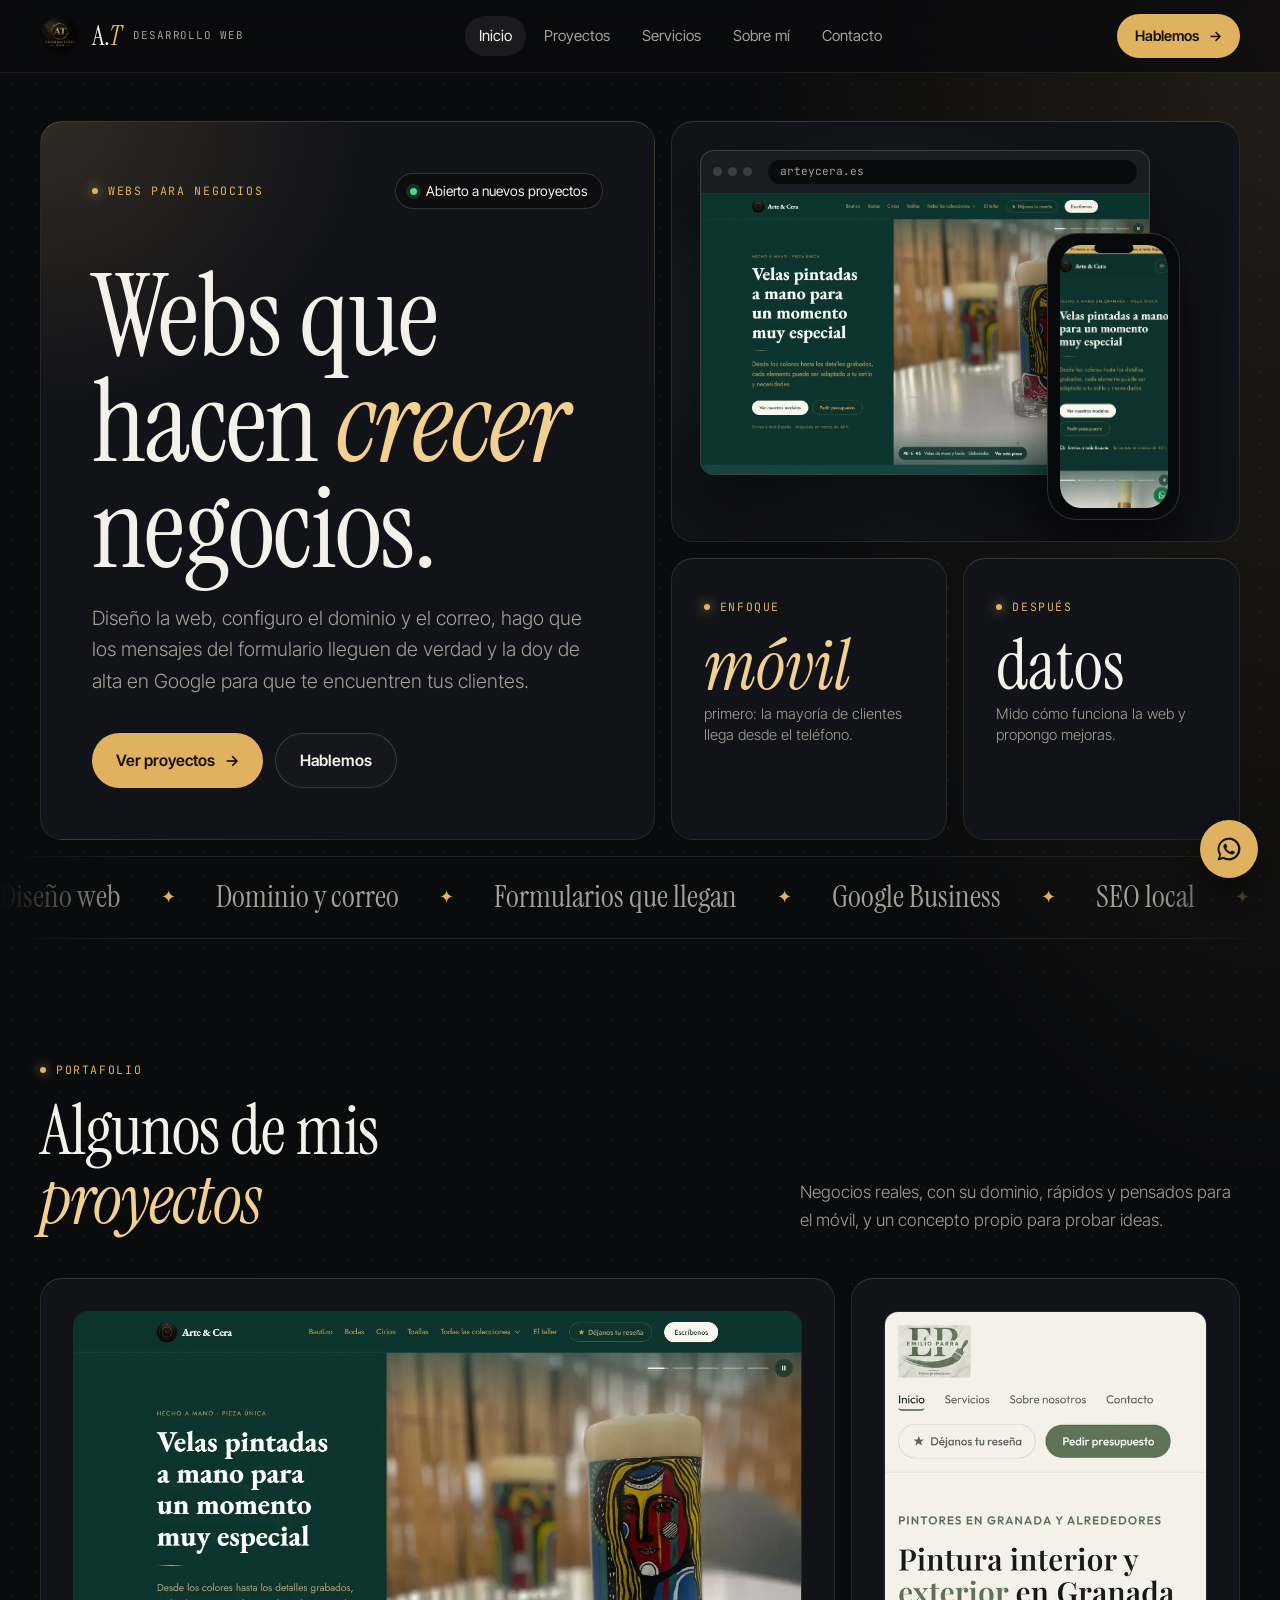
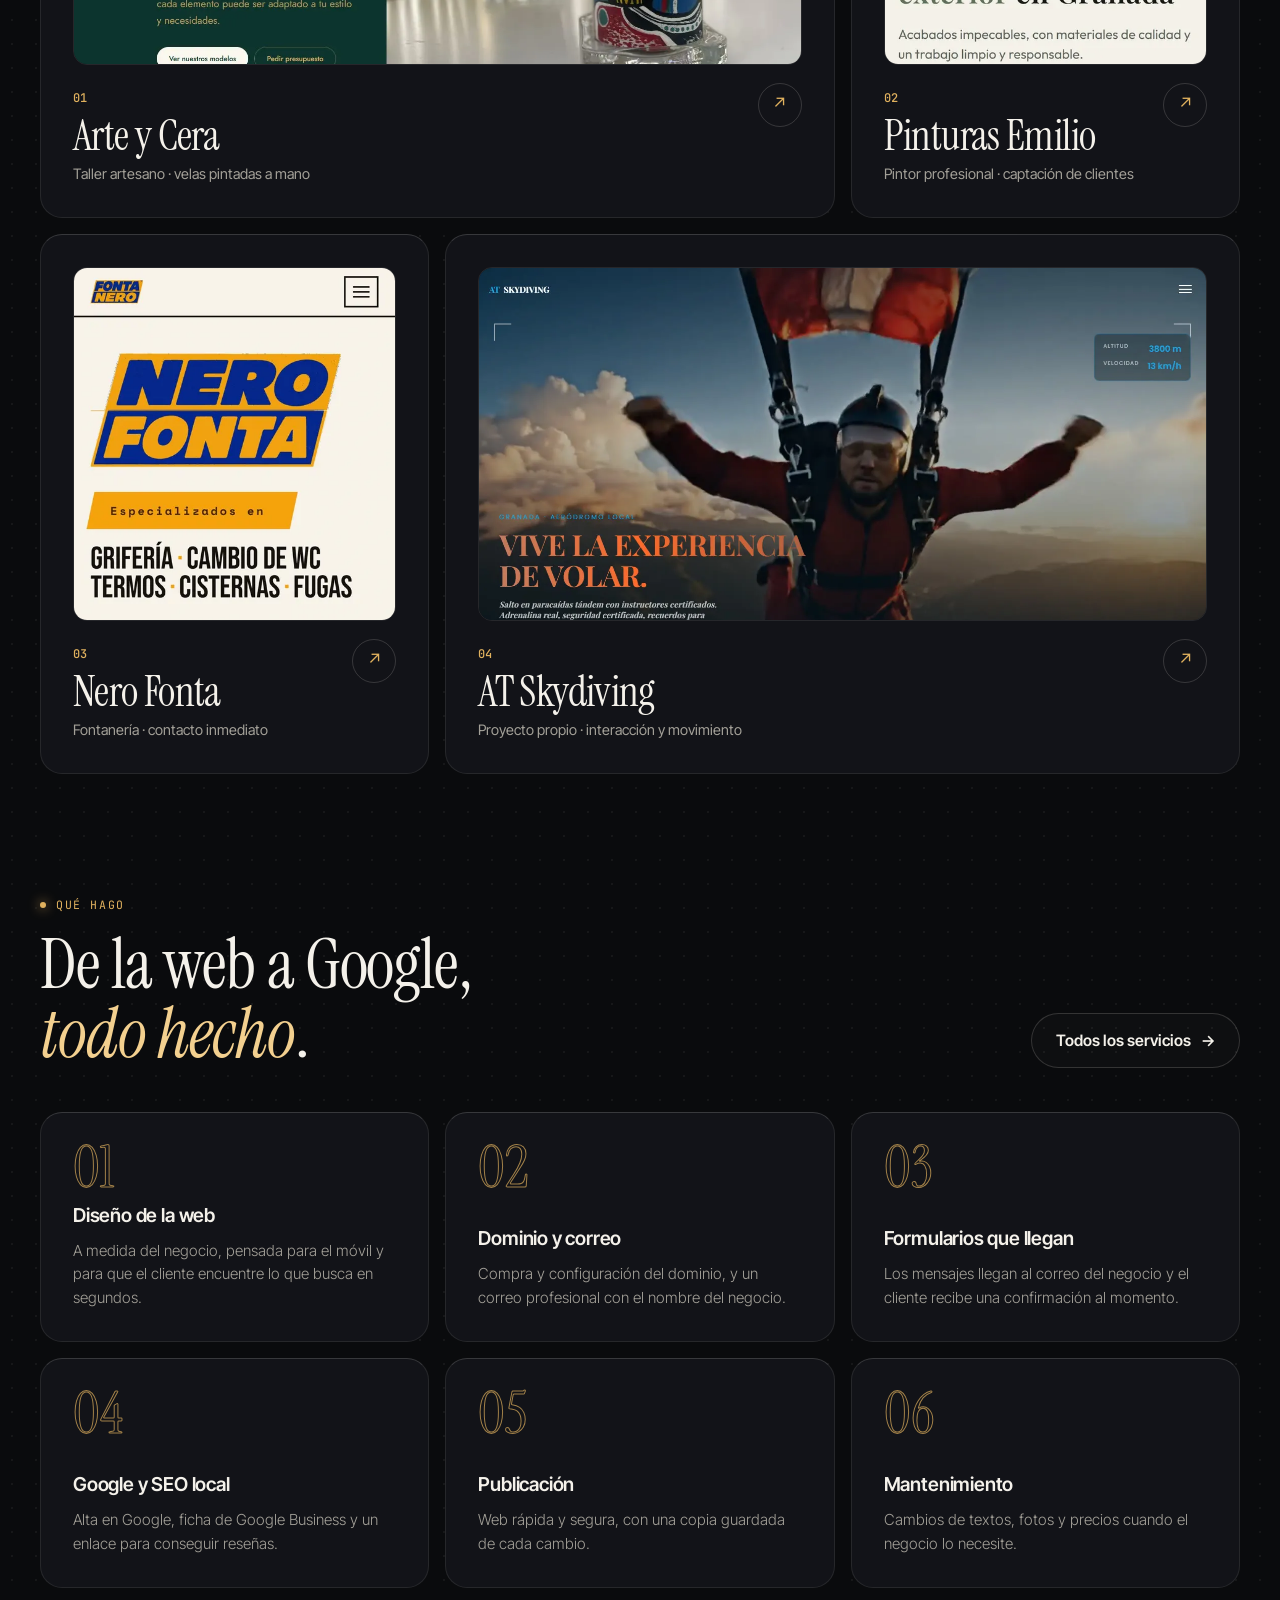
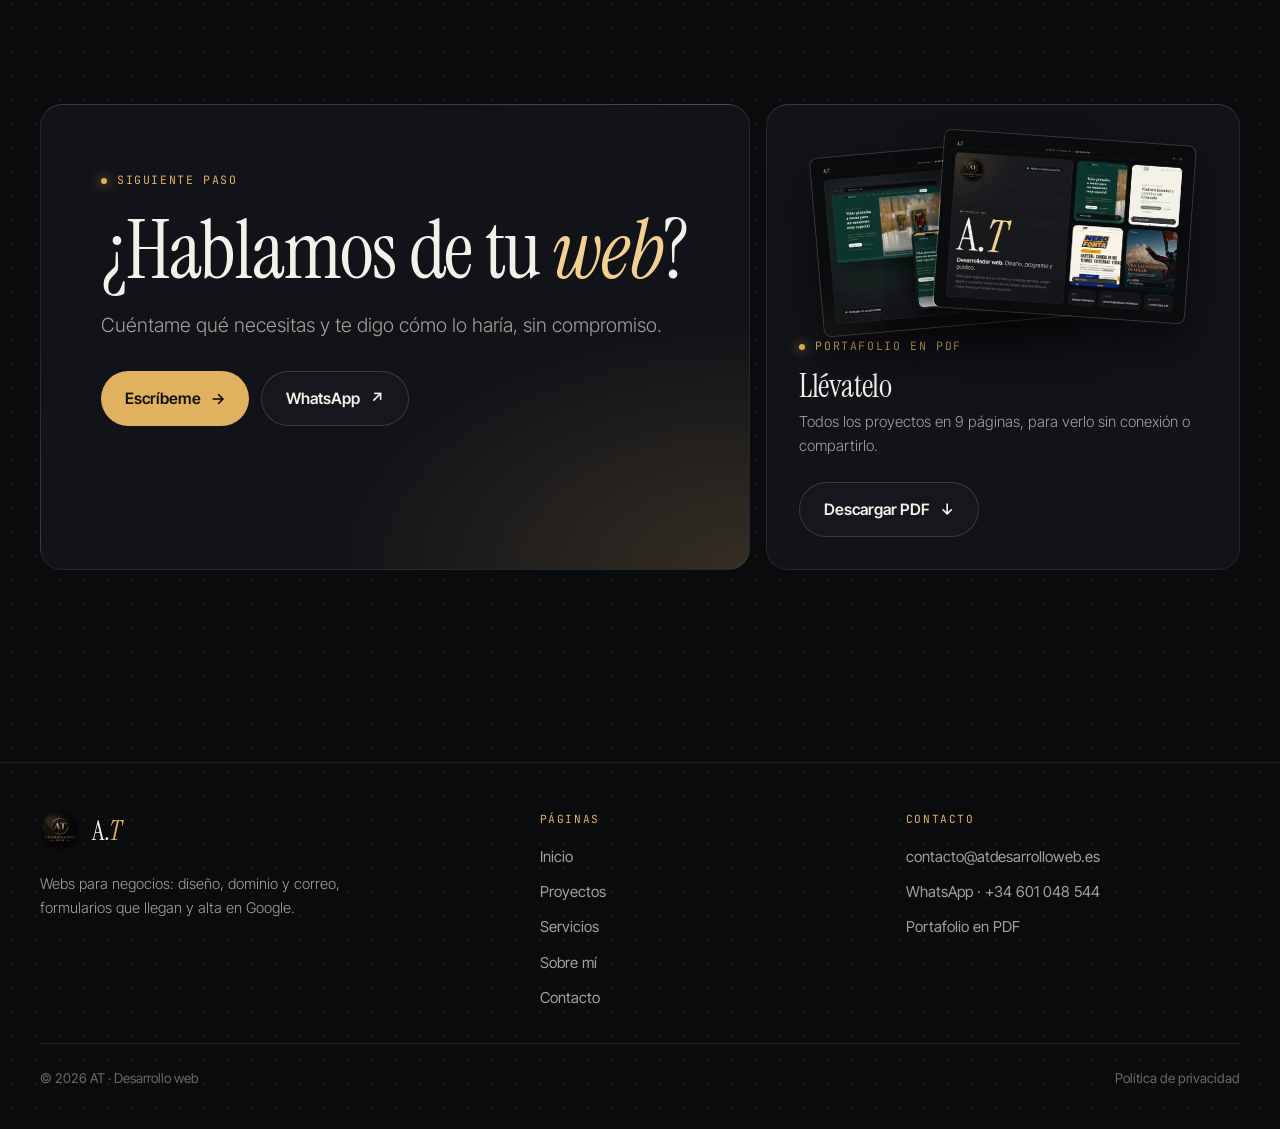
==== index.html @ 5296a949 "feat: textos sin cifras ni IA, sitemap, robots, datos para Google y nueva imagen al compartir Co-Aut" ====
<!doctype html>
<html lang="es" class="sin-js">
<head>
<meta charset="utf-8">
<meta name="viewport" content="width=device-width, initial-scale=1">
<title>AT · Desarrollo web – Webs para negocios</title>
<meta name="description" content="Webs para negocios: diseño a medida, dominio y correo profesional, formularios que llegan y alta en Google.">
<link rel="canonical" href="https://www.atdesarrolloweb.es/">
<meta name="theme-color" content="#0a0b0d">
<meta property="og:type" content="website">
<meta property="og:site_name" content="AT · Desarrollo web">
<meta property="og:locale" content="es_ES">
<meta property="og:title" content="AT · Desarrollo web – Webs para negocios">
<meta property="og:description" content="Webs para negocios: diseño a medida, dominio y correo profesional, formularios que llegan y alta en Google.">
<meta property="og:url" content="https://www.atdesarrolloweb.es/">
<meta property="og:image" content="https://www.atdesarrolloweb.es/img/og-at.jpg">
<meta property="og:image:type" content="image/jpeg">
<meta property="og:image:alt" content="AT · Desarrollo web: webs que hacen crecer negocios">
<meta property="og:image:width" content="1200">
<meta property="og:image:height" content="630">
<meta name="twitter:card" content="summary_large_image">
<link rel="icon" href="/img/icono-32.png" sizes="32x32">
<link rel="icon" href="/img/icono-192.png" sizes="192x192">
<link rel="apple-touch-icon" href="/img/icono-192.png">
<link rel="preconnect" href="https://fonts.googleapis.com">
<link rel="preconnect" href="https://fonts.gstatic.com" crossorigin>
<link href="https://fonts.googleapis.com/css2?family=Instrument+Serif:ital@0;1&family=Inter+Tight:wght@300;400;500;600;700&family=JetBrains+Mono:wght@400;500&display=swap" rel="stylesheet">
<link rel="stylesheet" href="/assets/estilos.css">
<script src="/assets/sitio.js" defer></script>
<script type="application/ld+json">{"@context":"https://schema.org","@graph":[{"@type":"ProfessionalService","@id":"https://www.atdesarrolloweb.es/#negocio","name":"AT · Desarrollo web","url":"https://www.atdesarrolloweb.es/","logo":"https://www.atdesarrolloweb.es/img/icono-192.png","image":"https://www.atdesarrolloweb.es/img/og-at.jpg","description":"Webs para negocios: diseño a medida, dominio y correo profesional, formularios que llegan y alta en Google.","email":"contacto@atdesarrolloweb.es","telephone":"+34601048544","areaServed":{"@type":"Country","name":"España"},"knowsLanguage":"es","serviceType":["Diseño web","Desarrollo web","SEO local","Dominio y correo profesional","Mantenimiento web"]},{"@type":"WebSite","@id":"https://www.atdesarrolloweb.es/#web","url":"https://www.atdesarrolloweb.es/","name":"AT · Desarrollo web","inLanguage":"es-ES","publisher":{"@id":"https://www.atdesarrolloweb.es/#negocio"}}]}</script></head>
<body>
<a class="saltar" href="#contenido">Saltar al contenido</a>
<header class="cabecera">
  <div class="contenedor">
    <a class="marca" href="/" aria-label="AT · Desarrollo web, inicio">
      <img src="/img/logo-at.webp" alt="" width="40" height="40">
      <b>A.<em>T</em></b><span>Desarrollo web</span>
    </a>
    <nav class="navegacion" aria-label="Principal">
      <ul class="menu">
        <li><a href="/" aria-current="page">Inicio</a></li>
        <li><a href="/proyectos/">Proyectos</a></li>
        <li><a href="/servicios/">Servicios</a></li>
        <li><a href="/sobre-mi/">Sobre mí</a></li>
        <li><a href="/contacto/">Contacto</a></li>
      </ul>
    </nav>
    <a class="boton boton-oro boton-cab" href="/contacto/">Hablemos <span class="fl" aria-hidden="true">→</span></a>
    <button class="abrir-menu" type="button" aria-expanded="false" aria-label="Abrir el menú"><span></span></button>
  </div>
</header>
<main id="contenido">
<section class="hero">
  <div class="contenedor">
    <div class="bento">
      <div class="card hero-texto">
        <div class="arriba">
          <span class="eti">Webs para negocios</span>
          <span class="pill"><i></i>Abierto a nuevos proyectos</span>
        </div>
        <div>
          <h1>Webs que hacen <em>crecer</em> negocios.</h1>
          <p class="lead">Diseño la web, configuro el dominio y el correo, hago que los mensajes del formulario lleguen de verdad y la doy de alta en Google para que te encuentren tus clientes.</p>
        </div>
        <div class="botones">
          <a class="boton boton-oro" href="/proyectos/">Ver proyectos <span class="fl" aria-hidden="true">→</span></a>
          <a class="boton boton-borde" href="/contacto/">Hablemos</a>
        </div>
      </div>
      <a class="card hero-vista" href="/proyectos/#arte-y-cera" aria-label="Ver el proyecto Arte y Cera">
        <div class="escena">
          <div class="navegador"><div class="barra"><i></i><i></i><i></i><span>arteycera.es</span></div><img src="/img/arteycera-escritorio.webp" alt="Arte y Cera en el ordenador" width="1440" height="900" loading="lazy"></div>
          <div class="movil"><img src="/img/arteycera-movil.webp" alt="Arte y Cera en el móvil" width="520" height="1125" loading="lazy"></div>
        </div>
      </a>
      <div class="hero-datos">
        <div class="card dato"><span class="eti">Enfoque</span><div class="grande"><em>móvil</em></div><p>primero: la mayoría de clientes llega desde el teléfono.</p></div>
        <div class="card dato"><span class="eti">Después</span><div class="grande">datos</div><p>Mido cómo funciona la web y propongo mejoras.</p></div>
      </div>
    </div>
  </div>
  <div class="cinta" aria-hidden="true"><div class="cinta-pista"><span>Diseño web</span><span>Dominio y correo</span><span>Formularios que llegan</span><span>Google Business</span><span>SEO local</span><span>Mantenimiento</span><span>Diseño web</span><span>Dominio y correo</span><span>Formularios que llegan</span><span>Google Business</span><span>SEO local</span><span>Mantenimiento</span></div></div>
</section>

<section class="seccion">
  <div class="contenedor">
    <div class="seccion-cab">
      <div><span class="eti">Portafolio</span><h2>Algunos de mis <em>proyectos</em></h2></div>
      <p>Negocios reales, con su dominio, rápidos y pensados para el móvil, y un concepto propio para probar ideas.</p>
    </div>
    <div class="bento proyectos-rejilla">
      <a class="card proyecto rev ancho" href="/proyectos/#arte-y-cera">
        <div class="foto"><img src="/img/arteycera-escritorio.webp" alt="Arte y Cera" loading="lazy"></div>
        <div class="meta">
          <div><span class="num"><b>01</b></span><h3>Arte y Cera</h3><div class="tipo">Taller artesano · velas pintadas a mano</div></div>
          <span class="flecha" aria-hidden="true">↗</span>
        </div>
      </a>
      <a class="card proyecto rev estrecho" href="/proyectos/#pinturas-emilio">
        <div class="foto"><img src="/img/pinturas-movil.webp" alt="Pinturas Emilio" loading="lazy"></div>
        <div class="meta">
          <div><span class="num"><b>02</b></span><h3>Pinturas Emilio</h3><div class="tipo">Pintor profesional · captación de clientes</div></div>
          <span class="flecha" aria-hidden="true">↗</span>
        </div>
      </a>
      <a class="card proyecto rev estrecho" href="/proyectos/#nero-fonta">
        <div class="foto"><img src="/img/nerofonta-movil.webp" alt="Nero Fonta" loading="lazy"></div>
        <div class="meta">
          <div><span class="num"><b>03</b></span><h3>Nero Fonta</h3><div class="tipo">Fontanería · contacto inmediato</div></div>
          <span class="flecha" aria-hidden="true">↗</span>
        </div>
      </a>
      <a class="card proyecto rev ancho" href="/proyectos/#at-skydiving">
        <div class="foto"><img src="/img/skydiving-escritorio.webp" alt="AT Skydiving" loading="lazy"></div>
        <div class="meta">
          <div><span class="num"><b>04</b></span><h3>AT Skydiving</h3><div class="tipo">Proyecto propio · interacción y movimiento</div></div>
          <span class="flecha" aria-hidden="true">↗</span>
        </div>
      </a>
    </div>
  </div>
</section>

<section class="seccion" style="padding-top:0">
  <div class="contenedor">
    <div class="seccion-cab">
      <div><span class="eti">Qué hago</span><h2>De la web a Google, <em>todo hecho</em>.</h2></div>
      <a class="boton boton-borde" href="/servicios/">Todos los servicios <span class="fl" aria-hidden="true">→</span></a>
    </div>
    <div class="bento servicios-rejilla">
      <div class="card servicio rev"><span class="n">01</span><h3>Diseño de la web</h3><p>A medida del negocio, pensada para el móvil y para que el cliente encuentre lo que busca en segundos.</p></div>
      <div class="card servicio rev"><span class="n">02</span><h3>Dominio y correo</h3><p>Compra y configuración del dominio, y un correo profesional con el nombre del negocio.</p></div>
      <div class="card servicio rev"><span class="n">03</span><h3>Formularios que llegan</h3><p>Los mensajes llegan al correo del negocio y el cliente recibe una confirmación al momento.</p></div>
      <div class="card servicio rev"><span class="n">04</span><h3>Google y SEO local</h3><p>Alta en Google, ficha de Google Business y un enlace para conseguir reseñas.</p></div>
      <div class="card servicio rev"><span class="n">05</span><h3>Publicación</h3><p>Web rápida y segura, con una copia guardada de cada cambio.</p></div>
      <div class="card servicio rev"><span class="n">06</span><h3>Mantenimiento</h3><p>Cambios de textos, fotos y precios cuando el negocio lo necesite.</p></div>
    </div>
  </div>
</section>

<section class="seccion" style="padding-top:0">
  <div class="contenedor">
    <div class="bento cierre">
      <div class="card grande-card rev">
        <span class="eti">Siguiente paso</span>
        <h2>¿Hablamos de tu <em>web</em>?</h2>
        <p class="lead">Cuéntame qué necesitas y te digo cómo lo haría, sin compromiso.</p>
        <div class="botones">
          <a class="boton boton-oro" href="/contacto/">Escríbeme <span class="fl" aria-hidden="true">→</span></a>
          <a class="boton boton-borde" data-wa href="https://wa.me/34601048544" target="_blank" rel="noopener">WhatsApp <span class="fl" aria-hidden="true">↗</span></a>
        </div>
      </div>
      <a class="card descarga rev" href="/portafolio-at.pdf" download>
        <div class="doc" aria-hidden="true">
          <img src="/img/pdf-proyecto.webp" alt="" width="720" height="509">
          <img src="/img/pdf-portada.webp" alt="" width="720" height="509">
        </div>
        <div>
          <span class="eti">Portafolio en PDF</span>
          <h3 style="margin-top:12px">Llévatelo</h3>
          <p>Todos los proyectos en 9 páginas, para verlo sin conexión o compartirlo.</p>
        </div>
        <span class="boton boton-borde" style="align-self:flex-start">Descargar PDF <span class="fl" aria-hidden="true">↓</span></span>
      </a>
    </div>
  </div>
</section>
</main>
<footer class="pie">
  <div class="contenedor">
    <div>
      <a class="marca" href="/"><img src="/img/logo-at.webp" alt="" width="40" height="40"><b>A.<em>T</em></b></a>
      <p>Webs para negocios: diseño, dominio y correo, formularios que llegan y alta en Google.</p>
    </div>
    <div>
      <h4>Páginas</h4>
      <ul>
        <li><a href="/">Inicio</a></li>
        <li><a href="/proyectos/">Proyectos</a></li>
        <li><a href="/servicios/">Servicios</a></li>
        <li><a href="/sobre-mi/">Sobre mí</a></li>
        <li><a href="/contacto/">Contacto</a></li>
      </ul>
    </div>
    <div>
      <h4>Contacto</h4>
      <ul>
        <li><a href="mailto:contacto@atdesarrolloweb.es">contacto@atdesarrolloweb.es</a></li>
        <li><a data-wa href="https://wa.me/34601048544" target="_blank" rel="noopener">WhatsApp · +34 601 048 544</a></li>
        <li><a href="/portafolio-at.pdf" download>Portafolio en PDF</a></li>
      </ul>
    </div>
    <div class="legal-pie">
      <span>© 2026 AT · Desarrollo web</span>
      <a href="/politica-de-privacidad/">Política de privacidad</a>
    </div>
  </div>
</footer>
</body>
</html>
---- assets/estilos.css ----
/* AT · Desarrollo web — estilos de toda la web.
   Mismo sistema que el portafolio en PDF: fondo tinta, dorado, tarjetas tipo bento. */

:root {
  --ink: #0a0b0d;
  --card: #121318;
  --card2: #17191f;
  --line: rgba(244, 241, 234, .09);
  --line2: rgba(244, 241, 234, .16);
  --txt: #f4f1ea;
  --mute: #a3a098;
  --dim: #6c6963;
  --gold: #e0b15e;
  --gold2: #f3d08f;
  --ok: #4ade80;
  --serif: 'Instrument Serif', Georgia, serif;
  --sans: 'Inter Tight', system-ui, -apple-system, 'Segoe UI', Arial, sans-serif;
  --mono: 'JetBrains Mono', ui-monospace, Consolas, monospace;
  --r: 22px;
  --ancho: 1200px;
  --gutter: clamp(16px, 4vw, 40px);
}

*, *::before, *::after { box-sizing: border-box; margin: 0; padding: 0; }
html { scroll-behavior: smooth; -webkit-text-size-adjust: 100%; }
body {
  background:
    radial-gradient(ellipse 60% 40% at 100% 0%, rgba(224, 177, 94, .11), transparent 70%),
    radial-gradient(circle, rgba(244, 241, 234, .055) 1px, transparent 1.2px) 0 0 / 24px 24px,
    var(--ink);
  background-attachment: scroll;
  color: var(--txt);
  font-family: var(--sans);
  font-size: 17px;
  line-height: 1.6;
  -webkit-font-smoothing: antialiased;
  overflow-x: hidden;
}
[hidden] { display: none !important; }
img { display: block; max-width: 100%; height: auto; }
a { color: inherit; text-decoration: none; }
button, input, select, textarea { font: inherit; color: inherit; }
:focus-visible { outline: 2px solid var(--gold); outline-offset: 3px; border-radius: 6px; }
::selection { background: var(--gold); color: #16120a; }

.saltar { position: absolute; left: -9999px; top: 12px; z-index: 100; background: var(--gold); color: #16120a; padding: 10px 16px; border-radius: 99px; font-weight: 600; }
.saltar:focus { left: 12px; }

.contenedor { width: 100%; max-width: calc(var(--ancho) + var(--gutter) * 2); margin: 0 auto; padding: 0 var(--gutter); }

/* ---------- Tipografía ---------- */
h1, h2, h3 { font-family: var(--serif); font-weight: 400; letter-spacing: -.015em; line-height: 1; }
h1 em, h2 em, h3 em { color: var(--gold2); }
h1 { font-size: clamp(3.2rem, 9vw, 7.4rem); line-height: .92; }
h2 { font-size: clamp(2.4rem, 5.4vw, 4.4rem); }
h3 { font-size: clamp(1.9rem, 3.4vw, 2.6rem); }
p { color: var(--mute); font-weight: 300; }
p strong, li strong { color: var(--txt); font-weight: 500; }
.lead { font-size: clamp(1.05rem, 1.6vw, 1.22rem); max-width: 60ch; }

.eti {
  display: inline-flex; align-items: center; gap: 10px;
  font-family: var(--mono); font-size: .72rem; letter-spacing: .14em; text-transform: uppercase; color: var(--gold);
}
.eti::before { content: ''; width: 6px; height: 6px; border-radius: 50%; background: var(--gold); box-shadow: 0 0 12px var(--gold); flex: none; }

.chips { display: flex; flex-wrap: wrap; gap: 8px; }
.chips span {
  font-size: .82rem; color: var(--txt); border: 1px solid var(--line2); border-radius: 99px;
  padding: 5px 13px; background: rgba(244, 241, 234, .03); white-space: nowrap;
}

.pill {
  display: inline-flex; align-items: center; gap: 9px; font-size: .86rem; color: var(--txt);
  border: 1px solid var(--line2); border-radius: 99px; padding: 6px 14px; background: rgba(10, 11, 13, .6);
}
.pill i { width: 7px; height: 7px; border-radius: 50%; background: var(--ok); box-shadow: 0 0 0 4px rgba(74, 222, 128, .16); animation: latido 2.4s ease-in-out infinite; }
@keyframes latido { 50% { box-shadow: 0 0 0 7px rgba(74, 222, 128, 0); } }

/* ---------- Botones ---------- */
.botones { display: flex; flex-wrap: wrap; gap: 12px; }
.boton {
  display: inline-flex; align-items: center; justify-content: center; gap: 10px;
  border-radius: 99px; padding: 14px 24px; font-weight: 600; font-size: .98rem;
  transition: transform .25s, background .25s, border-color .25s, color .25s;
}
.boton:hover { transform: translateY(-2px); }
.boton-oro { background: var(--gold); color: #16120a; }
.boton-oro:hover { background: var(--gold2); }
.boton-borde { border: 1px solid var(--line2); color: var(--txt); background: rgba(244, 241, 234, .02); }
.boton-borde:hover { border-color: var(--gold); color: var(--gold2); }
.boton .fl { transition: transform .25s; }
.boton:hover .fl { transform: translateX(3px); }
.boton small { font-weight: 400; opacity: .7; font-size: .85em; }

/* ---------- Cabecera ---------- */
.cabecera {
  position: sticky; top: 0; z-index: 50;
  background: rgba(10, 11, 13, .72); backdrop-filter: blur(14px); -webkit-backdrop-filter: blur(14px);
  border-bottom: 1px solid var(--line);
}
.cabecera .contenedor { display: flex; align-items: center; justify-content: space-between; gap: 20px; height: 72px; }
.marca { display: inline-flex; align-items: center; gap: 12px; }
.marca img { width: 40px; height: 40px; border-radius: 50%; }
.marca b { font-family: var(--serif); font-weight: 400; font-size: 1.7rem; letter-spacing: -.01em; line-height: 1; }
.marca b em { color: var(--gold); }
.marca span { font-family: var(--mono); font-size: .68rem; color: var(--mute); letter-spacing: .08em; text-transform: uppercase; }
.menu { display: flex; align-items: center; gap: 4px; list-style: none; }
.menu a { display: block; padding: 8px 14px; border-radius: 99px; font-size: .94rem; color: var(--mute); transition: color .2s, background .2s; }
.menu a:hover { color: var(--txt); background: rgba(244, 241, 234, .05); }
.menu a[aria-current='page'] { color: var(--txt); background: rgba(244, 241, 234, .07); }
.cabecera .boton { padding: 10px 18px; font-size: .9rem; }
.abrir-menu { display: none; width: 44px; height: 44px; border-radius: 50%; border: 1px solid var(--line2); background: none; cursor: pointer; align-items: center; justify-content: center; }
.abrir-menu span, .abrir-menu span::before, .abrir-menu span::after { display: block; width: 18px; height: 1.5px; background: var(--txt); position: relative; transition: transform .25s, background .25s; }
.abrir-menu span::before, .abrir-menu span::after { content: ''; position: absolute; left: 0; }
.abrir-menu span::before { top: -6px; }
.abrir-menu span::after { top: 6px; }
.abrir-menu[aria-expanded='true'] span { background: transparent; }
.abrir-menu[aria-expanded='true'] span::before { transform: translateY(6px) rotate(45deg); }
.abrir-menu[aria-expanded='true'] span::after { transform: translateY(-6px) rotate(-45deg); }

@media (max-width: 860px) {
  .abrir-menu { display: inline-flex; }
  .cabecera .boton-cab { display: none; }
  .navegacion { position: fixed; inset: 72px 0 auto 0; background: rgba(10, 11, 13, .97); border-bottom: 1px solid var(--line); padding: 12px var(--gutter) 24px; display: none; }
  .navegacion.abierta { display: block; }
  .menu { flex-direction: column; align-items: stretch; gap: 2px; }
  .menu a { padding: 14px 16px; font-size: 1.1rem; border-radius: 14px; }
  .marca span { display: none; }
}

/* ---------- Secciones y tarjetas ---------- */
.seccion { padding: clamp(64px, 9vw, 120px) 0; }
.seccion-cab { display: flex; flex-wrap: wrap; align-items: flex-end; justify-content: space-between; gap: 20px; margin-bottom: clamp(28px, 4vw, 44px); }
.seccion-cab h2 { margin-top: 14px; max-width: 16ch; }
.seccion-cab p { max-width: 44ch; }

.card {
  position: relative; background: var(--card); border: 1px solid var(--line); border-top-color: rgba(244, 241, 234, .17);
  border-radius: var(--r); padding: clamp(22px, 3vw, 32px); overflow: hidden;
}
a.card { transition: border-color .3s, transform .3s; }
a.card:hover { border-color: rgba(224, 177, 94, .45); transform: translateY(-3px); }
.bento { display: grid; gap: 16px; }

/* Revelado al hacer scroll */
.rev { opacity: 0; transform: translateY(18px); transition: opacity .7s ease, transform .7s ease; }
.rev.visto { opacity: 1; transform: none; }
.sin-js .rev { opacity: 1; transform: none; }

/* ---------- Maquetas: navegador y móvil ---------- */
.escena { position: relative; }
.navegador { border-radius: 14px; overflow: hidden; border: 1px solid var(--line2); background: #1a1c22; box-shadow: 0 30px 60px rgba(0, 0, 0, .55); }
.barra { display: flex; align-items: center; gap: 6px; padding: 9px 12px; border-bottom: 1px solid var(--line); }
.barra i { width: 9px; height: 9px; border-radius: 50%; background: #3a3d45; }
.barra span { margin-left: 10px; flex: 1; font-family: var(--mono); font-size: .7rem; color: var(--mute); background: var(--ink); border-radius: 99px; padding: 3px 12px; white-space: nowrap; overflow: hidden; text-overflow: ellipsis; }
.navegador img { width: 100%; aspect-ratio: 16 / 10; object-fit: cover; object-position: top; }
.movil {
  position: absolute; right: 4%; bottom: -6%; width: 27%; aspect-ratio: 390 / 844;
  border-radius: 22% / 10.2%; background: #08090b; padding: 2.2%; border: 1px solid var(--line2);
  box-shadow: 0 30px 60px rgba(0, 0, 0, .65);
}
.movil img { width: 100%; height: 100%; object-fit: cover; object-position: top; border-radius: 19% / 8.8%; }
.movil::after { content: ''; position: absolute; top: 3.4%; left: 50%; transform: translateX(-50%); width: 30%; height: 3.2%; border-radius: 99px; background: #08090b; }

/* ---------- Portada ---------- */
.hero { padding: clamp(28px, 4vw, 48px) 0 0; }
.hero .bento { grid-template-columns: 1.08fr 1fr; grid-template-rows: auto auto; }
.hero-texto {
  grid-row: span 2; display: flex; flex-direction: column; justify-content: space-between; gap: 36px;
  padding: clamp(28px, 4vw, 52px);
  background: radial-gradient(ellipse 80% 60% at 0% 0%, rgba(224, 177, 94, .15), transparent 65%), var(--card);
}
.hero-texto .arriba { display: flex; justify-content: space-between; align-items: center; gap: 16px; flex-wrap: wrap; }
.hero-texto h1 { margin: 18px 0 22px; }
.hero-texto h1 em { font-style: italic; }
.hero-vista { padding: 28px 28px 0; min-height: 360px; background: radial-gradient(ellipse 70% 70% at 40% 50%, rgba(46, 110, 82, .4), transparent 72%), var(--card); }
.hero-vista .navegador { width: 88%; }
.hero-vista .movil { right: 6%; bottom: -14%; width: 26%; }
.hero-datos { display: grid; grid-template-columns: 1fr 1fr; gap: 16px; }
.dato .grande { font-family: var(--serif); font-size: clamp(3rem, 6vw, 4.4rem); line-height: .85; margin: 18px 0 8px; }
.dato .grande em { color: var(--gold2); }
.dato p { font-size: .92rem; line-height: 1.45; }

/* Cinta de servicios */
.cinta { margin-top: 16px; border-block: 1px solid var(--line); overflow: hidden; padding: 16px 0; mask-image: linear-gradient(90deg, transparent, #000 10%, #000 90%, transparent); }
.cinta-pista { display: flex; gap: 40px; width: max-content; animation: cinta 38s linear infinite; }
.cinta span { font-family: var(--serif); font-size: clamp(1.4rem, 2.4vw, 2rem); color: var(--mute); white-space: nowrap; display: inline-flex; align-items: center; gap: 40px; }
.cinta span::after { content: '✦'; color: var(--gold); font-size: .6em; }
@keyframes cinta { to { transform: translateX(-50%); } }

/* ---------- Proyectos (rejilla de la portada) ---------- */
.proyectos-rejilla { grid-template-columns: repeat(6, 1fr); grid-auto-rows: 540px; }
.proyecto { display: flex; flex-direction: column; gap: 18px; grid-column: span 3; }
.proyecto.ancho { grid-column: span 4; }
.proyecto.estrecho { grid-column: span 2; }
.proyecto .foto { border-radius: 14px; overflow: hidden; border: 1px solid var(--line); flex: 1; min-height: 0; }
.proyecto .foto img { width: 100%; height: 100%; object-fit: cover; object-position: top left; transition: transform .6s ease; }
a.proyecto:hover .foto img { transform: scale(1.03); }
.proyecto .meta { display: flex; justify-content: space-between; align-items: flex-start; gap: 12px; }
.proyecto .num { font-family: var(--mono); font-size: .75rem; color: var(--mute); }
.proyecto .num b { color: var(--gold); font-weight: 500; }
.proyecto h3 { margin: 6px 0 4px; }
.proyecto .tipo { font-size: .9rem; color: var(--mute); }
.proyecto .flecha { flex: none; width: 44px; height: 44px; border-radius: 50%; border: 1px solid var(--line2); display: grid; place-items: center; color: var(--gold); transition: background .25s, color .25s; }
a.proyecto:hover .flecha { background: var(--gold); color: #16120a; }

/* ---------- Servicios ---------- */
.servicios-rejilla { grid-template-columns: repeat(3, 1fr); }
.servicio { display: flex; flex-direction: column; gap: 14px; min-height: 230px; }
.servicio .n { font-family: var(--serif); font-size: 3.6rem; line-height: .8; color: transparent; -webkit-text-stroke: 1px rgba(224, 177, 94, .7); }
.servicio h3 { font-family: var(--sans); font-weight: 600; font-size: 1.2rem; letter-spacing: -.01em; margin-top: auto; }
.servicio p { font-size: .95rem; line-height: 1.55; }
.servicio.destacado { grid-column: span 2; background: radial-gradient(ellipse 70% 80% at 100% 0%, rgba(224, 177, 94, .13), transparent 70%), var(--card); }

/* ---------- Método ---------- */
.pasos { grid-template-columns: repeat(4, 1fr); }
.paso { display: flex; flex-direction: column; gap: 14px; }
.paso .gr { font-family: var(--serif); font-size: 4.2rem; line-height: .8; color: transparent; -webkit-text-stroke: 1px rgba(224, 177, 94, .75); }
.paso h3 { font-family: var(--sans); font-weight: 600; font-size: 1.15rem; letter-spacing: -.01em; margin-top: 18px; }
.paso p { font-size: .94rem; line-height: 1.5; }
.paso .res { align-self: flex-start; margin-top: auto; font-family: var(--mono); font-size: .72rem; color: var(--gold2); border: 1px solid rgba(224, 177, 94, .35); background: rgba(224, 177, 94, .07); border-radius: 99px; padding: 5px 12px; }
.paso .res::before { content: '→  '; }

/* ---------- Llamada final y descarga ---------- */
.cierre { grid-template-columns: 1.5fr 1fr; }
.cierre .grande-card { padding: clamp(32px, 5vw, 60px); background: radial-gradient(ellipse 90% 80% at 100% 100%, rgba(224, 177, 94, .17), transparent 65%), var(--card); }
.cierre .grande-card h2 { font-size: clamp(2.8rem, 6.4vw, 5.4rem); margin: 18px 0 18px; }
.cierre .grande-card h2 em { font-style: italic; }
.cierre .grande-card .botones { margin-top: 30px; }
.descarga { display: flex; flex-direction: column; justify-content: space-between; gap: 24px; }
.descarga .doc { position: relative; height: 170px; }
.descarga .doc img { position: absolute; width: 62%; border-radius: 8px; border: 1px solid var(--line2); box-shadow: 0 20px 40px rgba(0, 0, 0, .5); }
.descarga .doc img:first-child { left: 4%; top: 10px; transform: rotate(-5deg); }
.descarga .doc img:last-child { right: 4%; top: 0; transform: rotate(4deg); }
.descarga h3 { font-size: 2rem; }
.descarga p { font-size: .94rem; margin-top: 8px; }

/* ---------- Página de proyectos ---------- */
.cab-pagina { padding: clamp(48px, 7vw, 96px) 0 clamp(28px, 4vw, 44px); }
.cab-pagina h1 { font-size: clamp(3rem, 7.4vw, 6rem); margin: 18px 0 20px; max-width: 14ch; }
.cab-pagina h1 em { font-style: italic; }
.indice { display: flex; flex-wrap: wrap; gap: 10px; margin-top: 30px; }
.indice a { font-size: .9rem; border: 1px solid var(--line2); border-radius: 99px; padding: 8px 16px; color: var(--mute); transition: color .2s, border-color .2s; }
.indice a:hover { color: var(--txt); border-color: var(--gold); }

.caso { padding: 16px 0; scroll-margin-top: 90px; }
.caso .bento { grid-template-columns: 1.3fr 1fr; }
.escaparate { padding: 34px 34px 0; min-height: 440px; display: flex; flex-direction: column; justify-content: center; background: radial-gradient(ellipse 75% 70% at 30% 40%, var(--brillo, rgba(224, 177, 94, .2)), transparent 72%), var(--card); }
.escaparate .escena { margin-bottom: 56px; }
.escaparate .navegador { width: 86%; }
.escaparate .pill { position: absolute; left: 34px; bottom: 24px; z-index: 2; }
.ficha { display: grid; gap: 16px; align-content: start; }
.ficha .num { font-family: var(--mono); font-size: .78rem; color: var(--mute); }
.ficha .num b { color: var(--gold); font-weight: 500; }
.ficha h2 { font-size: clamp(2.4rem, 4.4vw, 3.4rem); margin: 12px 0 8px; }
.ficha .tipo { color: var(--mute); font-size: .95rem; }
.ficha .boton { margin-top: 22px; }
.ficha .reto p { color: var(--txt); margin-top: 10px; font-size: 1.02rem; }
.lista { list-style: none; display: grid; gap: 10px; margin-top: 14px; }
.lista li { position: relative; padding-left: 22px; color: var(--mute); font-weight: 300; font-size: .96rem; line-height: 1.5; }
.lista li::before { content: ''; position: absolute; left: 0; top: .72em; width: 10px; height: 1px; background: var(--gold); }
.resultado { display: flex; gap: 14px; align-items: flex-start; }
.resultado svg { flex: none; color: var(--ok); margin-top: 3px; }
.resultado p { color: var(--txt); font-weight: 400; }
.caso:nth-of-type(even) .bento { grid-template-columns: 1fr 1.3fr; }
.caso:nth-of-type(even) .escaparate { order: 2; }

.extra .bento { grid-template-columns: 1fr 1.2fr; }
.muestras { display: grid; grid-template-columns: 1fr 1fr; gap: 22px; align-items: center; justify-items: center; background: radial-gradient(ellipse 70% 70% at 50% 45%, rgba(224, 177, 94, .14), transparent 70%), var(--card); }
.muestras img { border-radius: 10px; box-shadow: 0 20px 40px rgba(0, 0, 0, .5); }

/* ---------- Sobre mí ---------- */
.sobre .bento { grid-template-columns: 1.3fr 1fr 1fr; }
.sobre .intro { grid-row: span 2; display: flex; flex-direction: column; gap: 22px; }
.sobre .intro h2 { font-size: clamp(2.2rem, 4vw, 3.2rem); margin-top: 6px; }
.sobre .intro p + p { margin-top: -6px; }
.ciclo { grid-column: span 2; }
.ciclo ul { list-style: none; display: grid; grid-template-columns: repeat(3, 1fr); gap: 10px; margin-top: 18px; }
.ciclo li { border: 1px solid var(--line); border-radius: 14px; padding: 14px 16px; background: rgba(10, 11, 13, .45); }
.ciclo li b { display: block; font-weight: 500; font-size: .98rem; margin-bottom: 4px; }
.ciclo li span { display: block; font-size: .86rem; color: var(--mute); line-height: 1.4; }
.stack { grid-column: 1 / -1; display: grid; grid-template-columns: repeat(5, auto); gap: 28px; justify-content: space-between; }
.stack small { display: block; font-family: var(--mono); font-size: .7rem; letter-spacing: .14em; text-transform: uppercase; color: var(--gold); margin-bottom: 12px; }

/* ---------- Contacto ---------- */
.contacto .bento { grid-template-columns: 1fr 1.35fr; align-items: start; }
.vias { display: grid; gap: 16px; }
.via { display: flex; align-items: center; justify-content: space-between; gap: 16px; }
.via small { display: block; font-family: var(--mono); font-size: .7rem; letter-spacing: .14em; text-transform: uppercase; color: var(--mute); margin-bottom: 6px; }
.via b { font-weight: 500; font-size: 1.12rem; word-break: break-word; }
.via .fl { color: var(--gold); font-size: 1.3rem; flex: none; }

.formulario { display: grid; gap: 16px; }
.formulario h2 { font-size: clamp(2rem, 3.6vw, 2.8rem); margin: 10px 0 4px; }
.campos { display: grid; grid-template-columns: 1fr 1fr; gap: 14px; }
.campo { display: grid; gap: 7px; }
.campo.todo { grid-column: 1 / -1; }
.campo label { font-size: .86rem; color: var(--mute); }
.campo input, .campo select, .campo textarea {
  width: 100%; background: rgba(10, 11, 13, .6); border: 1px solid var(--line2); border-radius: 14px;
  padding: 13px 15px; font-size: 1rem; transition: border-color .2s, box-shadow .2s;
}
.campo select { appearance: none; background-image: linear-gradient(45deg, transparent 50%, var(--gold) 50%), linear-gradient(135deg, var(--gold) 50%, transparent 50%); background-position: calc(100% - 20px) 55%, calc(100% - 15px) 55%; background-size: 5px 5px; background-repeat: no-repeat; padding-right: 40px; }
.campo select option { background: var(--card2); }
.campo textarea { min-height: 140px; resize: vertical; }
.campo input:focus, .campo select:focus, .campo textarea:focus { outline: none; border-color: var(--gold); box-shadow: 0 0 0 4px rgba(224, 177, 94, .14); }
.trampa { position: absolute !important; left: -9999px; width: 1px; height: 1px; overflow: hidden; }
.check { display: flex; gap: 12px; align-items: flex-start; font-size: .92rem; color: var(--mute); }
.check input { width: 20px; height: 20px; margin-top: 2px; accent-color: var(--gold); flex: none; }
.check a { color: var(--gold2); text-decoration: underline; text-underline-offset: 3px; }
.formulario .boton { justify-self: start; border: none; cursor: pointer; }
.formulario .boton[disabled] { opacity: .6; cursor: wait; }
.aviso { min-height: 1.5em; font-size: .92rem; color: #fca5a5; }
.aviso a { color: var(--gold2); text-decoration: underline; }
.enviado { text-align: left; display: grid; gap: 14px; }
.enviado h2 em { font-style: italic; }

/* ---------- Texto legal ---------- */
.legal { max-width: 780px; }
.legal h2 { font-family: var(--sans); font-weight: 600; font-size: 1.15rem; letter-spacing: -.01em; margin: 28px 0 8px; }
.legal h2:first-child { margin-top: 0; }
.legal a { color: var(--gold2); text-decoration: underline; }

/* ---------- Pie ---------- */
.pie { border-top: 1px solid var(--line); margin-top: clamp(40px, 6vw, 80px); padding: 48px 0 40px; }
.pie .contenedor { display: grid; grid-template-columns: 1.4fr 1fr 1fr; gap: 32px; }
.pie p { font-size: .92rem; margin-top: 14px; max-width: 34ch; }
.pie h4 { font-family: var(--mono); font-weight: 400; font-size: .7rem; letter-spacing: .14em; text-transform: uppercase; color: var(--gold); margin-bottom: 14px; }
.pie ul { list-style: none; display: grid; gap: 8px; }
.pie ul a { color: var(--mute); font-size: .94rem; transition: color .2s; }
.pie ul a:hover { color: var(--txt); }
.pie .legal-pie { grid-column: 1 / -1; display: flex; flex-wrap: wrap; justify-content: space-between; gap: 12px; border-top: 1px solid var(--line); padding-top: 24px; font-size: .84rem; color: var(--dim); }
.pie .legal-pie a:hover { color: var(--txt); }

/* WhatsApp flotante */
.wa-flotante {
  position: fixed; right: 22px; bottom: 22px; z-index: 60; width: 58px; height: 58px; border-radius: 50%;
  display: grid; place-items: center; background: var(--gold); color: #14110b; box-shadow: 0 12px 30px rgba(0, 0, 0, .45);
  transition: transform .25s;
}
.wa-flotante:hover { transform: translateY(-3px); }

/* ---------- Adaptación a pantallas ---------- */
@media (max-width: 1020px) {
  .hero .bento, .caso .bento, .caso:nth-of-type(even) .bento, .extra .bento, .cierre, .contacto .bento { grid-template-columns: 1fr; }
  .hero-texto { grid-row: auto; }
  .caso:nth-of-type(even) .escaparate { order: 0; }
  .servicios-rejilla { grid-template-columns: 1fr 1fr; }
  .servicio.destacado { grid-column: span 2; }
  .pasos { grid-template-columns: 1fr 1fr; }
  .proyectos-rejilla { grid-auto-rows: 460px; }
  .proyecto, .proyecto.ancho, .proyecto.estrecho { grid-column: span 3; }
  .sobre .bento { grid-template-columns: 1fr 1fr; }
  .sobre .intro { grid-column: span 2; grid-row: auto; }
  .stack { grid-template-columns: repeat(3, auto); justify-content: start; }
  .pie .contenedor { grid-template-columns: 1fr 1fr; }
  .pie .contenedor > :first-child { grid-column: 1 / -1; }
}
@media (max-width: 680px) {
  body { font-size: 16px; }
  .proyectos-rejilla { grid-template-columns: 1fr; grid-auto-rows: auto; }
  .proyecto .foto { flex: none; aspect-ratio: 16 / 11; }
  .proyecto, .proyecto.ancho, .proyecto.estrecho { grid-column: auto; }
  .servicios-rejilla, .pasos { grid-template-columns: 1fr; }
  .servicio.destacado { grid-column: auto; }
  .servicio { min-height: 0; }
  .hero-datos { grid-template-columns: 1fr 1fr; gap: 12px; }
  .hero-vista { padding: 18px 18px 0; min-height: 0; }
  .hero-vista .escena { margin-bottom: 44px; }
  .escaparate { padding: 20px 20px 0; min-height: 0; }
  .escaparate .escena { margin-bottom: 70px; }
  .escaparate .navegador, .hero-vista .navegador { width: 92%; }
  .escaparate .pill { left: 20px; bottom: 16px; }
  .movil { width: 32%; }
  .sobre .bento { grid-template-columns: 1fr; }
  .sobre .intro, .ciclo { grid-column: auto; }
  .ciclo ul { grid-template-columns: 1fr 1fr; }
  .stack { grid-template-columns: 1fr 1fr; gap: 20px; }
  .campos { grid-template-columns: 1fr; }
  .muestras { grid-template-columns: 1fr 1fr; gap: 12px; padding: 18px; }
  .pie .contenedor { grid-template-columns: 1fr; }
  .wa-flotante { right: 16px; bottom: 16px; width: 54px; height: 54px; }
}
@media (prefers-reduced-motion: reduce) {
  html { scroll-behavior: auto; }
  .cinta-pista, .pill i { animation: none; }
  .rev { opacity: 1; transform: none; transition: none; }
}
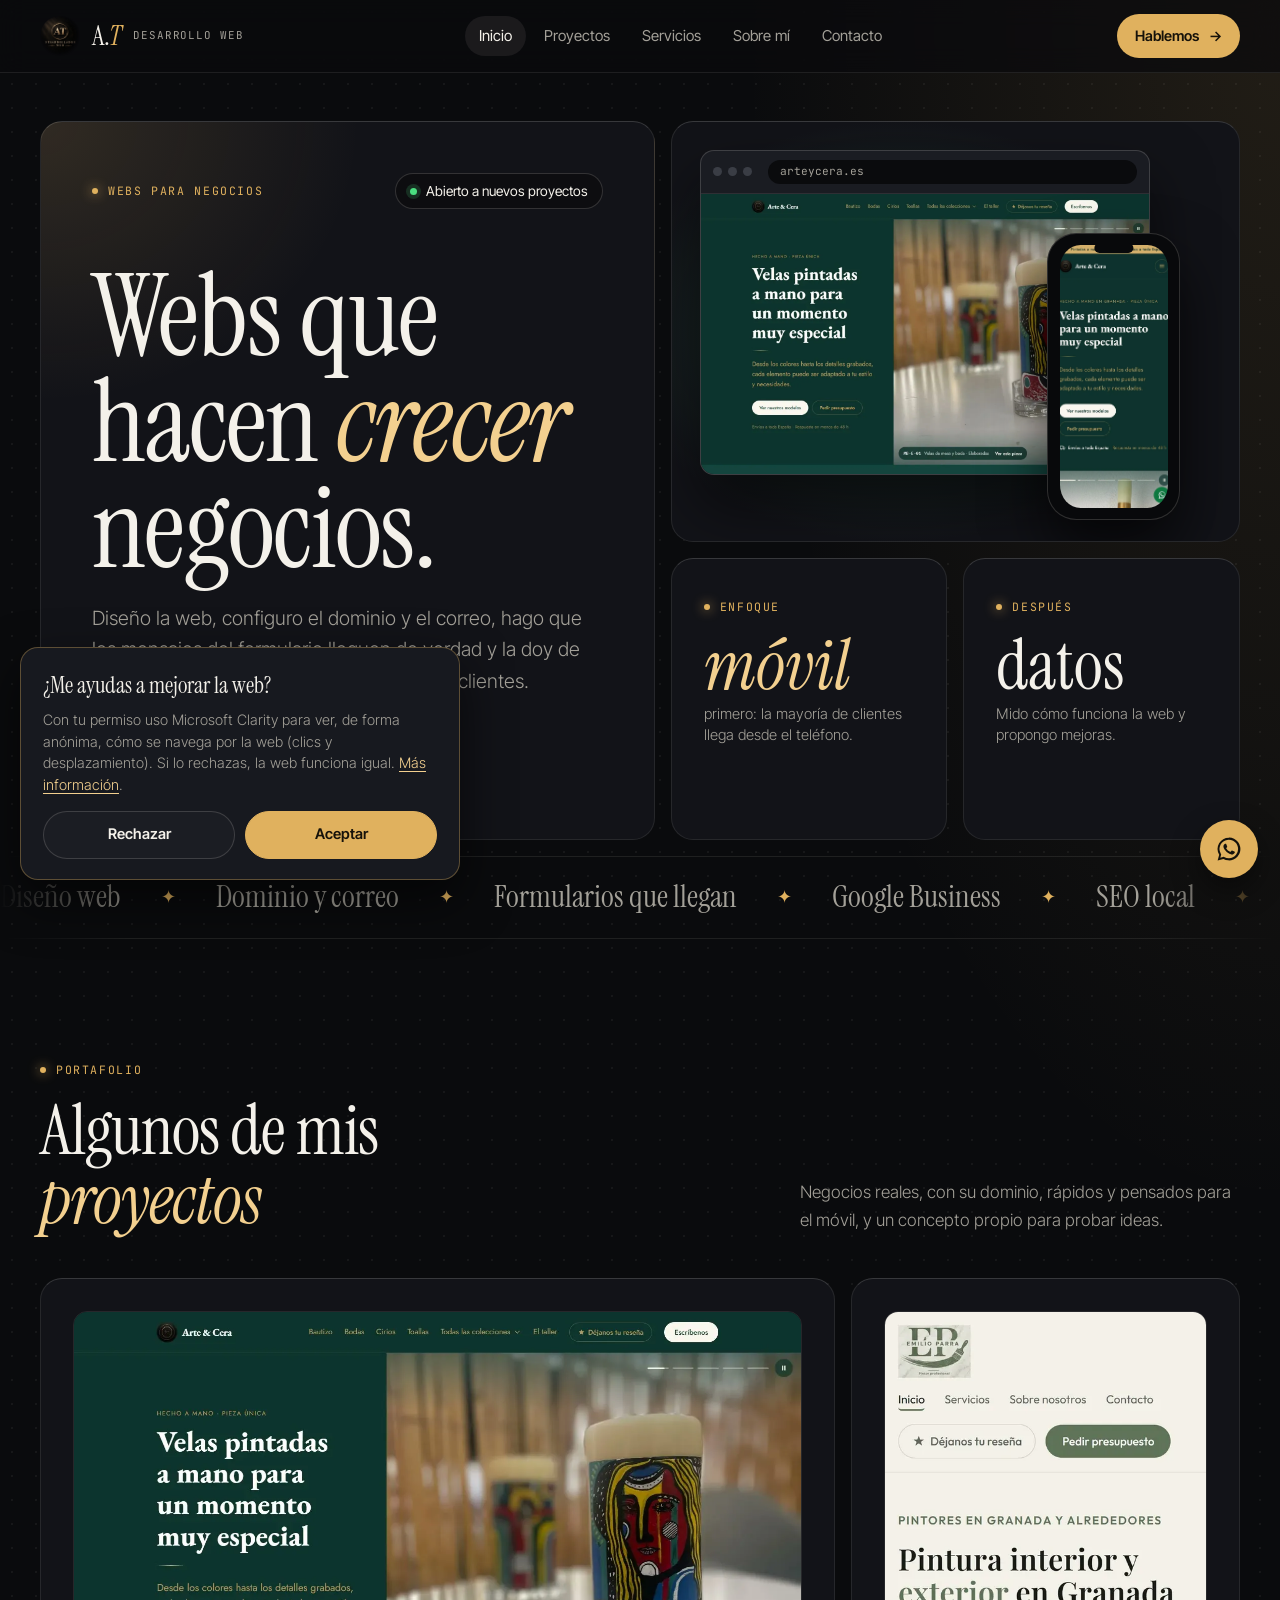
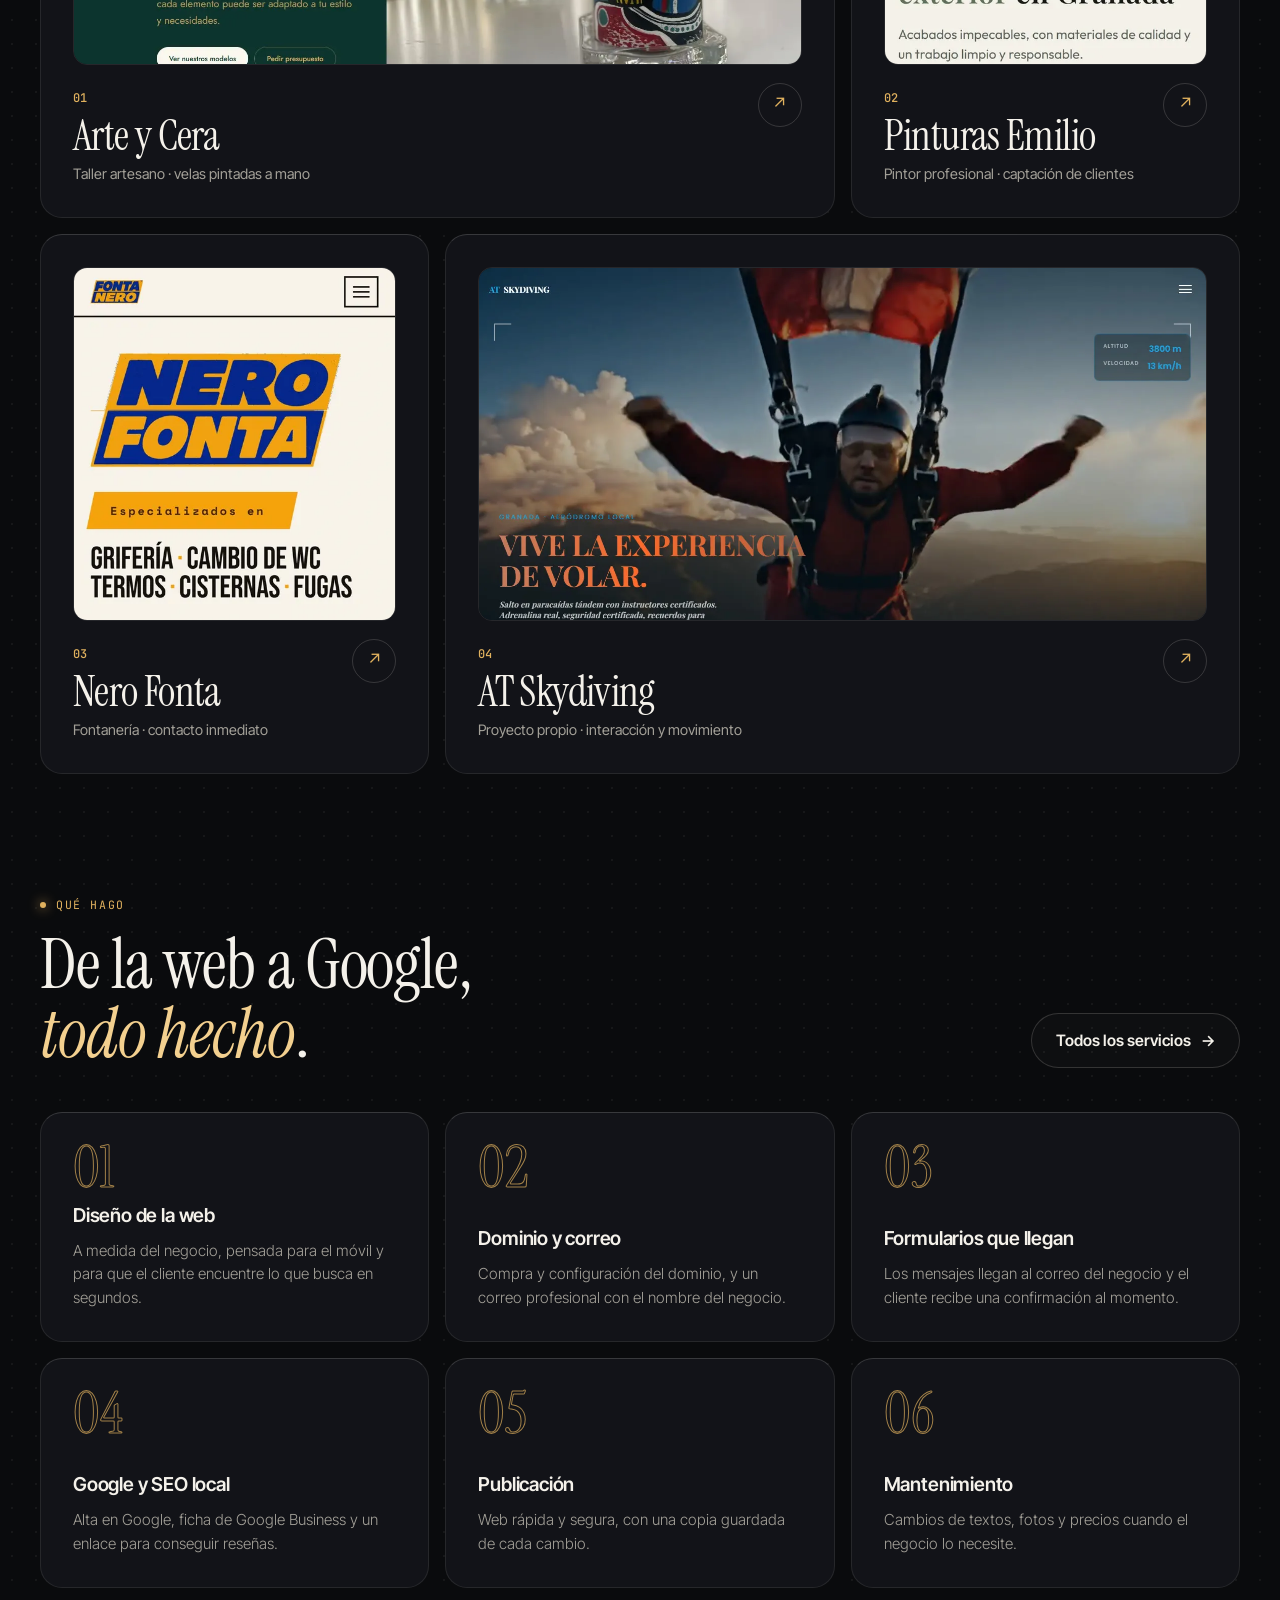
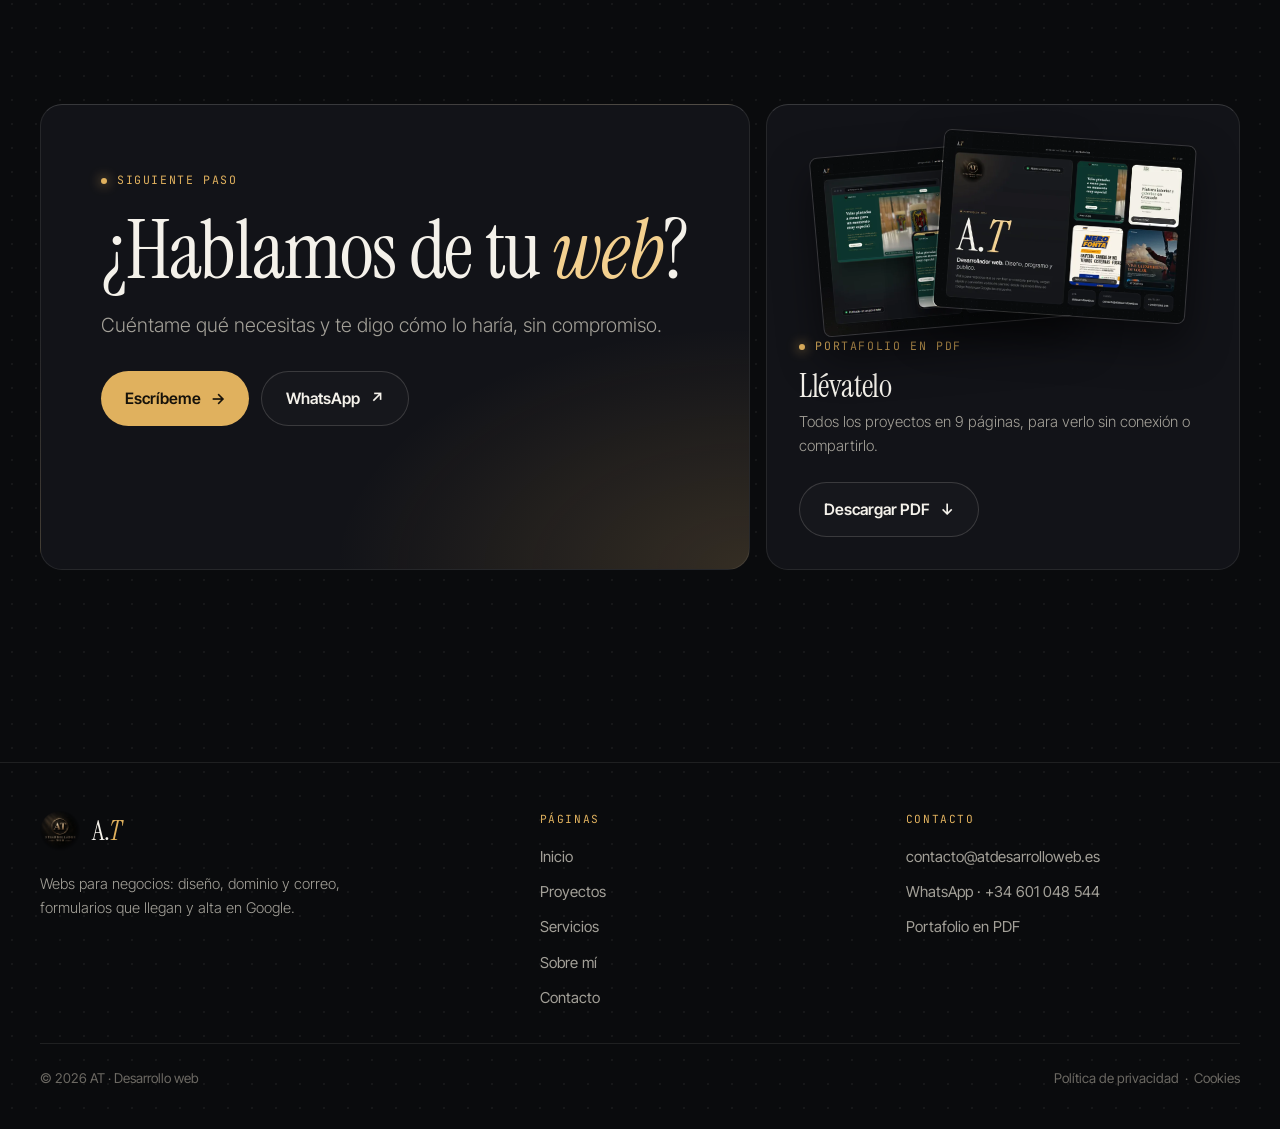
==== commit bd4bf13b: "feat: Microsoft Clarity con aviso de cookies y pagina de cookies Clarity solo se carga si el visitan" ====
--- a/index.html
+++ b/index.html
@@ -19,15 +19,17 @@
 <meta property="og:image:width" content="1200">
 <meta property="og:image:height" content="630">
 <meta name="twitter:card" content="summary_large_image">
-<link rel="icon" href="/img/icono-32.png" sizes="32x32">
-<link rel="icon" href="/img/icono-192.png" sizes="192x192">
-<link rel="apple-touch-icon" href="/img/icono-192.png">
+<link rel="icon" href="/favicon.ico" sizes="48x48">
+<link rel="icon" href="/favicon-96.png" type="image/png" sizes="96x96">
+<link rel="icon" href="/img/icono-192.png" type="image/png" sizes="192x192">
+<link rel="apple-touch-icon" href="/apple-touch-icon.png">
+<link rel="manifest" href="/site.webmanifest">
 <link rel="preconnect" href="https://fonts.googleapis.com">
 <link rel="preconnect" href="https://fonts.gstatic.com" crossorigin>
 <link href="https://fonts.googleapis.com/css2?family=Instrument+Serif:ital@0;1&family=Inter+Tight:wght@300;400;500;600;700&family=JetBrains+Mono:wght@400;500&display=swap" rel="stylesheet">
 <link rel="stylesheet" href="/assets/estilos.css">
 <script src="/assets/sitio.js" defer></script>
-<script type="application/ld+json">{"@context":"https://schema.org","@graph":[{"@type":"ProfessionalService","@id":"https://www.atdesarrolloweb.es/#negocio","name":"AT · Desarrollo web","url":"https://www.atdesarrolloweb.es/","logo":"https://www.atdesarrolloweb.es/img/icono-192.png","image":"https://www.atdesarrolloweb.es/img/og-at.jpg","description":"Webs para negocios: diseño a medida, dominio y correo profesional, formularios que llegan y alta en Google.","email":"contacto@atdesarrolloweb.es","telephone":"+34601048544","areaServed":{"@type":"Country","name":"España"},"knowsLanguage":"es","serviceType":["Diseño web","Desarrollo web","SEO local","Dominio y correo profesional","Mantenimiento web"]},{"@type":"WebSite","@id":"https://www.atdesarrolloweb.es/#web","url":"https://www.atdesarrolloweb.es/","name":"AT · Desarrollo web","inLanguage":"es-ES","publisher":{"@id":"https://www.atdesarrolloweb.es/#negocio"}}]}</script></head>
+<script type="application/ld+json">{"@context":"https://schema.org","@graph":[{"@type":"ProfessionalService","@id":"https://www.atdesarrolloweb.es/#negocio","name":"AT · Desarrollo web","url":"https://www.atdesarrolloweb.es/","logo":"https://www.atdesarrolloweb.es/img/icono-512.png","image":"https://www.atdesarrolloweb.es/img/og-at.jpg","description":"Webs para negocios: diseño a medida, dominio y correo profesional, formularios que llegan y alta en Google.","email":"contacto@atdesarrolloweb.es","telephone":"+34601048544","areaServed":{"@type":"Country","name":"España"},"knowsLanguage":"es","serviceType":["Diseño web","Desarrollo web","SEO local","Dominio y correo profesional","Mantenimiento web"]},{"@type":"WebSite","@id":"https://www.atdesarrolloweb.es/#web","url":"https://www.atdesarrolloweb.es/","name":"AT · Desarrollo web","inLanguage":"es-ES","publisher":{"@id":"https://www.atdesarrolloweb.es/#negocio"}}]}</script></head>
 <body>
 <a class="saltar" href="#contenido">Saltar al contenido</a>
 <header class="cabecera">
@@ -192,7 +194,7 @@
     </div>
     <div class="legal-pie">
       <span>© 2026 AT · Desarrollo web</span>
-      <a href="/politica-de-privacidad/">Política de privacidad</a>
+      <span><a href="/politica-de-privacidad/">Política de privacidad</a> &nbsp;·&nbsp; <a href="/cookies/">Cookies</a></span>
     </div>
   </div>
 </footer>
--- a/assets/estilos.css
+++ b/assets/estilos.css
@@ -340,6 +340,19 @@
   transition: transform .25s;
 }
 .wa-flotante:hover { transform: translateY(-3px); }
+
+/* Aviso de cookies: «Aceptar» y «Rechazar» al mismo nivel */
+.aviso-cookies {
+  position: fixed; left: 20px; bottom: 20px; z-index: 70; max-width: 440px;
+  background: var(--card2); border: 1px solid rgba(224, 177, 94, .35); border-radius: 18px;
+  padding: 20px 22px; box-shadow: 0 20px 50px rgba(0, 0, 0, .6); font-size: .9rem;
+}
+.aviso-cookies .aviso-titulo { font-family: var(--serif); font-size: 1.45rem; color: var(--txt); margin-bottom: 6px; }
+.aviso-cookies p { line-height: 1.5; }
+.aviso-cookies a { color: var(--gold2); text-decoration: underline; text-underline-offset: 3px; }
+.aviso-botones { display: grid; grid-template-columns: 1fr 1fr; gap: 10px; margin-top: 16px; }
+.aviso-botones .boton { padding: 11px 16px; font-size: .92rem; cursor: pointer; border: 1px solid var(--line2); }
+.aviso-botones .boton-oro { border-color: var(--gold); }
 
 /* ---------- Adaptación a pantallas ---------- */
 @media (max-width: 1020px) {
@@ -381,6 +394,7 @@
   .muestras { grid-template-columns: 1fr 1fr; gap: 12px; padding: 18px; }
   .pie .contenedor { grid-template-columns: 1fr; }
   .wa-flotante { right: 16px; bottom: 16px; width: 54px; height: 54px; }
+  .aviso-cookies { left: 12px; right: 12px; bottom: 12px; max-width: none; }
 }
 @media (prefers-reduced-motion: reduce) {
   html { scroll-behavior: auto; }
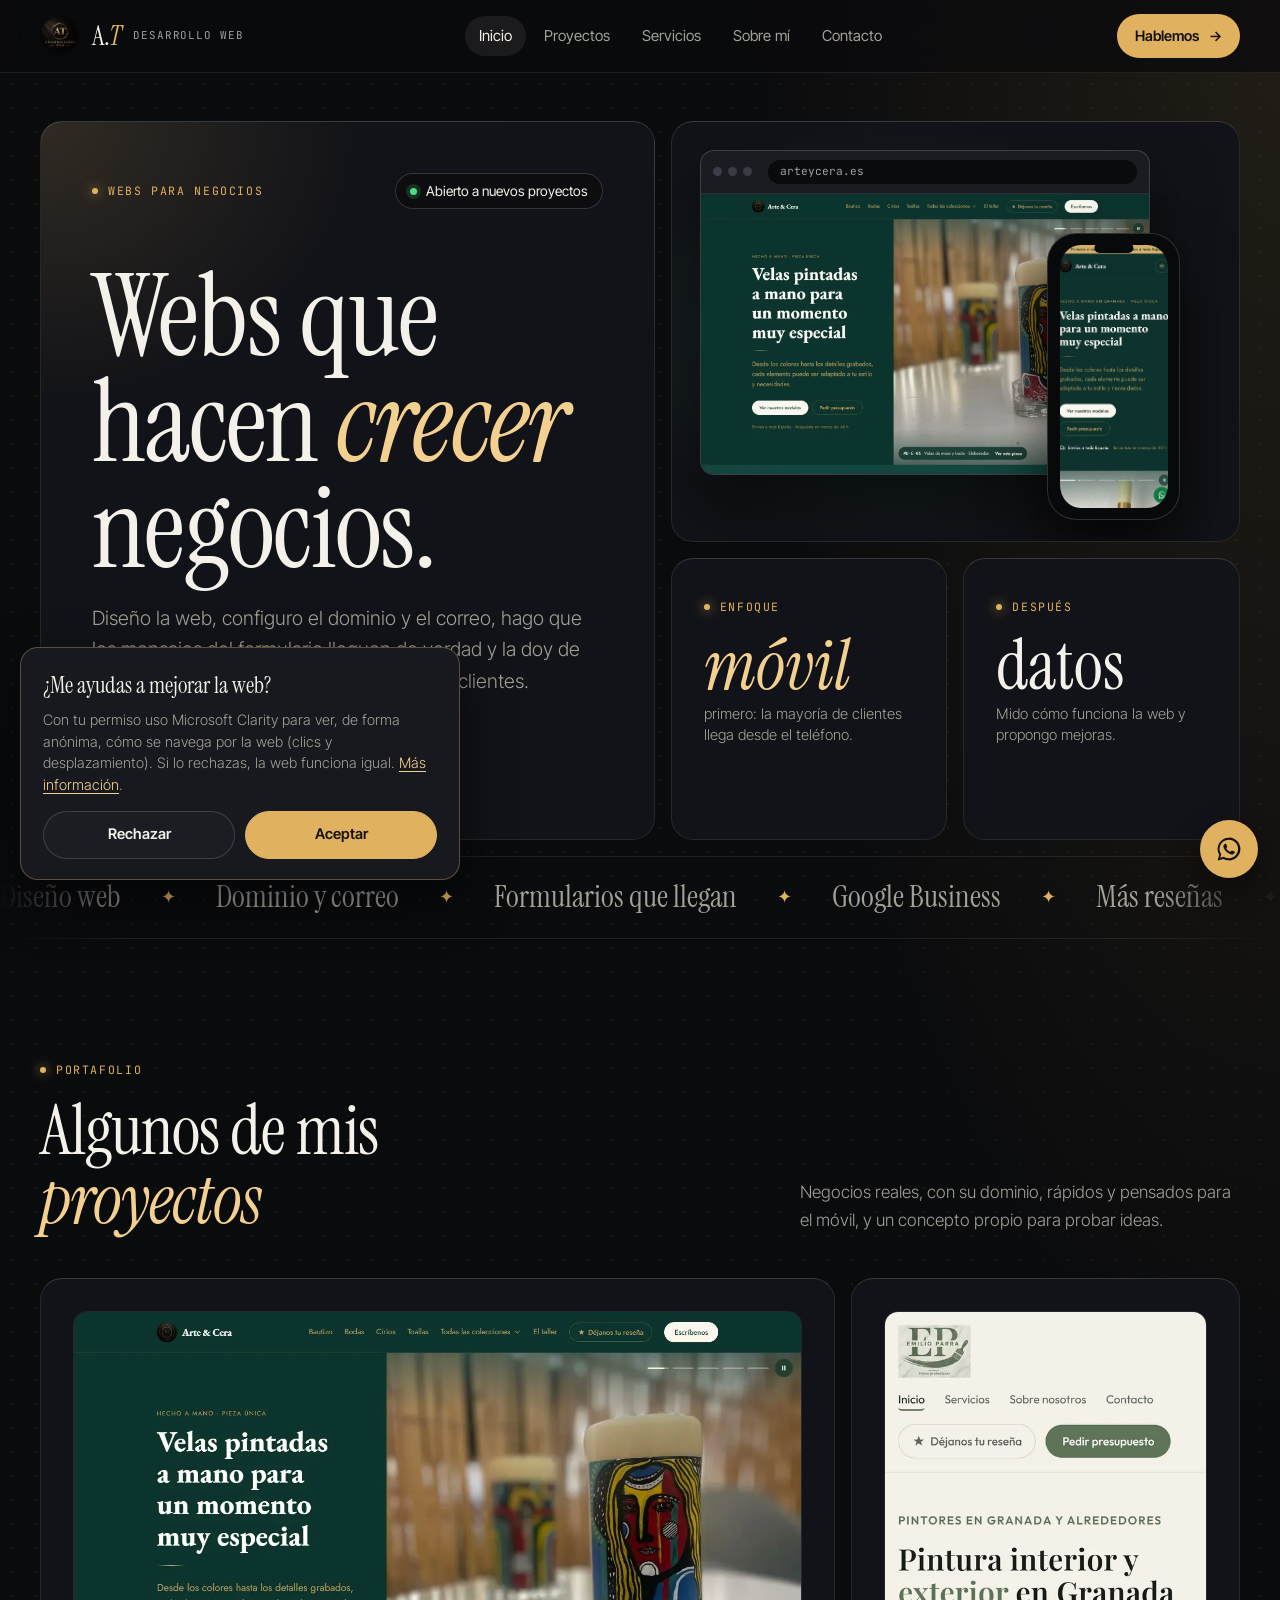
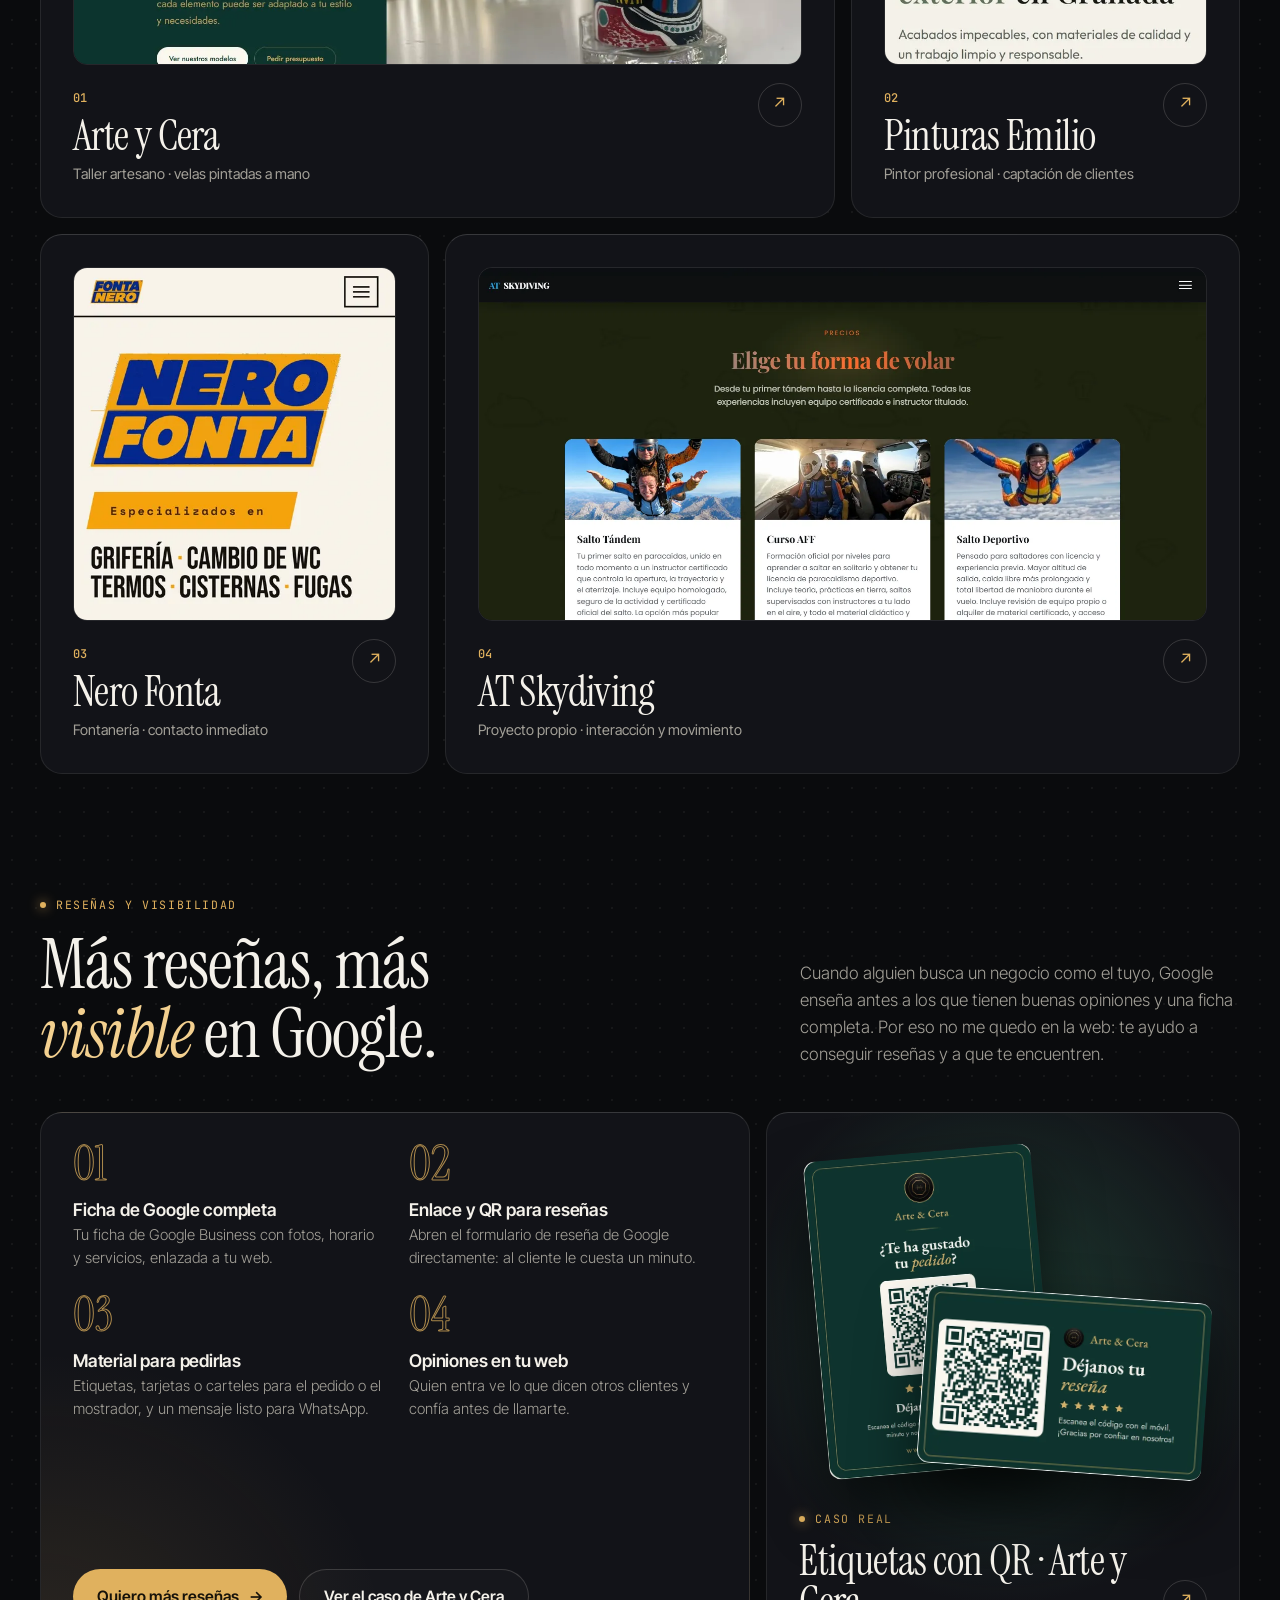
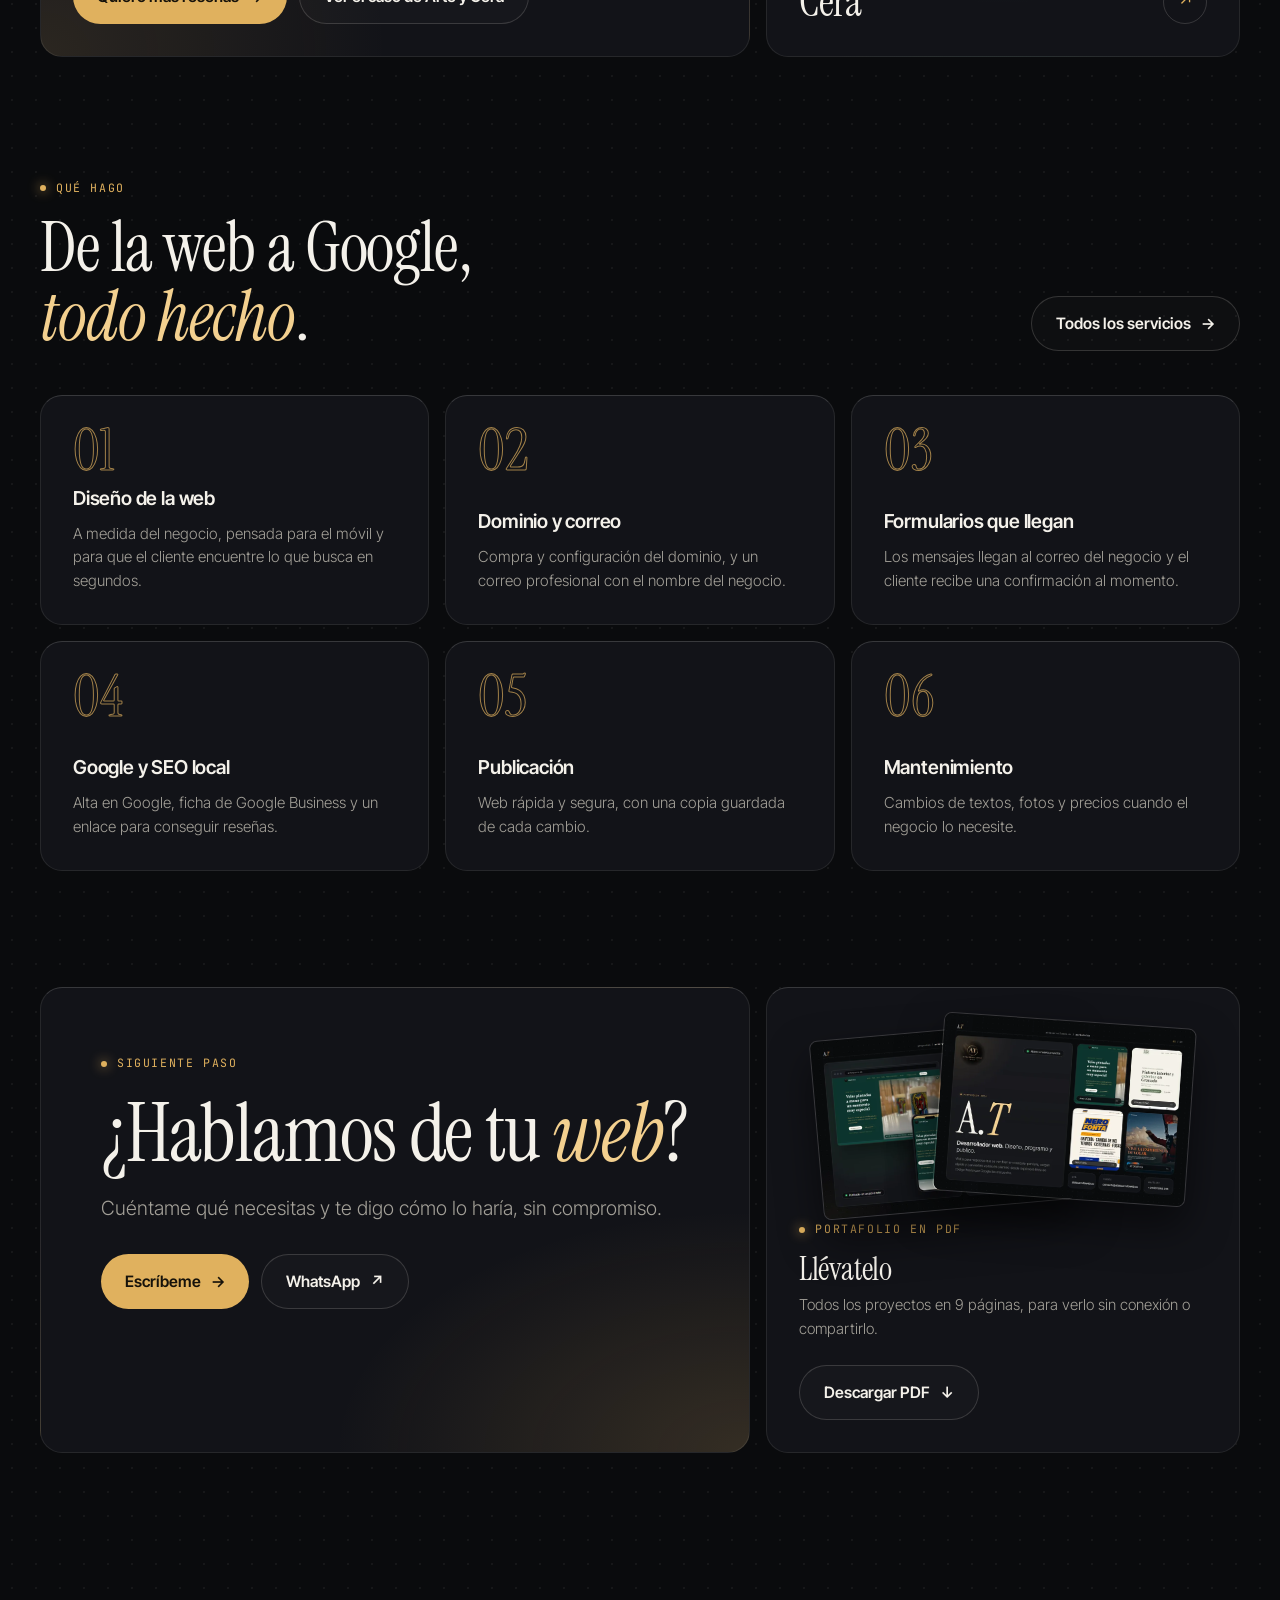
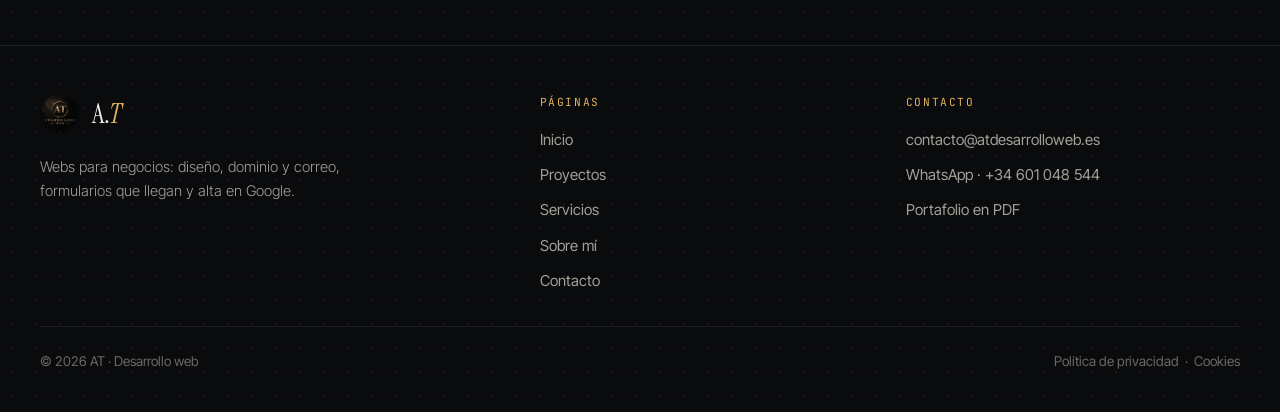
==== commit 73323171: "feat: seccion de resenas y visibilidad en Google y nueva imagen de AT Skydiving - Portada: seccion "" ====
--- a/index.html
+++ b/index.html
@@ -81,7 +81,7 @@
       </div>
     </div>
   </div>
-  <div class="cinta" aria-hidden="true"><div class="cinta-pista"><span>Diseño web</span><span>Dominio y correo</span><span>Formularios que llegan</span><span>Google Business</span><span>SEO local</span><span>Mantenimiento</span><span>Diseño web</span><span>Dominio y correo</span><span>Formularios que llegan</span><span>Google Business</span><span>SEO local</span><span>Mantenimiento</span></div></div>
+  <div class="cinta" aria-hidden="true"><div class="cinta-pista"><span>Diseño web</span><span>Dominio y correo</span><span>Formularios que llegan</span><span>Google Business</span><span>Más reseñas</span><span>SEO local</span><span>Mantenimiento</span><span>Diseño web</span><span>Dominio y correo</span><span>Formularios que llegan</span><span>Google Business</span><span>Más reseñas</span><span>SEO local</span><span>Mantenimiento</span></div></div>
 </section>
 
 <section class="seccion">
@@ -113,11 +113,41 @@
         </div>
       </a>
       <a class="card proyecto rev ancho" href="/proyectos/#at-skydiving">
-        <div class="foto"><img src="/img/skydiving-escritorio.webp" alt="AT Skydiving" loading="lazy"></div>
+        <div class="foto"><img src="/img/skydiving-precios.webp" alt="AT Skydiving: sección de precios con las experiencias de salto" loading="lazy"></div>
         <div class="meta">
           <div><span class="num"><b>04</b></span><h3>AT Skydiving</h3><div class="tipo">Proyecto propio · interacción y movimiento</div></div>
           <span class="flecha" aria-hidden="true">↗</span>
         </div>
+      </a>
+    </div>
+  </div>
+</section>
+
+<section class="seccion" style="padding-top:0" id="resenas">
+  <div class="contenedor">
+    <div class="seccion-cab">
+      <div><span class="eti">Reseñas y visibilidad</span><h2>Más reseñas, más <em>visible</em> en Google.</h2></div>
+      <p>Cuando alguien busca un negocio como el tuyo, Google enseña antes a los que tienen buenas opiniones y una ficha completa. Por eso no me quedo en la web: te ayudo a conseguir reseñas y a que te encuentren.</p>
+    </div>
+    <div class="bento resenas-rejilla">
+      <div class="card resenas-texto rev">
+        <ol class="resenas-pasos">
+          <li><span class="n">01</span><h3>Ficha de Google completa</h3><p>Tu ficha de Google Business con fotos, horario y servicios, enlazada a tu web.</p></li>
+          <li><span class="n">02</span><h3>Enlace y QR para reseñas</h3><p>Abren el formulario de reseña de Google directamente: al cliente le cuesta un minuto.</p></li>
+          <li><span class="n">03</span><h3>Material para pedirlas</h3><p>Etiquetas, tarjetas o carteles para el pedido o el mostrador, y un mensaje listo para WhatsApp.</p></li>
+          <li><span class="n">04</span><h3>Opiniones en tu web</h3><p>Quien entra ve lo que dicen otros clientes y confía antes de llamarte.</p></li>
+        </ol>
+        <div class="botones">
+          <a class="boton boton-oro" href="/contacto/">Quiero más reseñas <span class="fl" aria-hidden="true">→</span></a>
+          <a class="boton boton-borde" href="/proyectos/#extra">Ver el caso de Arte y Cera</a>
+        </div>
+      </div>
+      <a class="card resenas-visual rev" href="/proyectos/#extra" aria-label="Ver las etiquetas con QR para reseñas de Arte y Cera">
+        <div class="resenas-escena">
+          <img class="r-vertical" src="/img/resena-grande.webp" alt="Tarjeta de Arte y Cera con QR: «¿Te ha gustado tu pedido? Déjanos tu reseña»" width="600" height="839" loading="lazy">
+          <img class="r-horizontal" src="/img/resena-pequena.webp" alt="Etiqueta de Arte y Cera con QR para dejar una reseña en Google" width="640" height="399" loading="lazy">
+        </div>
+        <div class="meta"><div><span class="eti">Caso real</span><h3>Etiquetas con QR · Arte y Cera</h3></div><span class="flecha" aria-hidden="true">↗</span></div>
       </a>
     </div>
   </div>
--- a/assets/estilos.css
+++ b/assets/estilos.css
@@ -204,6 +204,25 @@
 .proyecto .tipo { font-size: .9rem; color: var(--mute); }
 .proyecto .flecha { flex: none; width: 44px; height: 44px; border-radius: 50%; border: 1px solid var(--line2); display: grid; place-items: center; color: var(--gold); transition: background .25s, color .25s; }
 a.proyecto:hover .flecha { background: var(--gold); color: #16120a; }
+
+/* ---------- Reseñas y visibilidad (portada) ---------- */
+.resenas-rejilla { grid-template-columns: 1.2fr .8fr; }
+.resenas-texto { display: flex; flex-direction: column; justify-content: space-between; gap: 30px; background: radial-gradient(ellipse 70% 80% at 0% 100%, rgba(224, 177, 94, .12), transparent 70%), var(--card); }
+.resenas-pasos { list-style: none; display: grid; grid-template-columns: 1fr 1fr; gap: 26px 28px; }
+.resenas-pasos .n { font-family: var(--serif); font-size: 3rem; line-height: .8; color: transparent; -webkit-text-stroke: 1px rgba(224, 177, 94, .75); }
+.resenas-pasos h3 { font-family: var(--sans); font-weight: 600; font-size: 1.1rem; letter-spacing: -.01em; margin: 12px 0 6px; }
+.resenas-pasos p { font-size: .93rem; line-height: 1.55; }
+.resenas-visual { display: flex; flex-direction: column; gap: 18px; background: radial-gradient(ellipse 80% 70% at 50% 40%, rgba(46, 110, 82, .45), transparent 72%), var(--card); }
+.resenas-escena { position: relative; flex: 1; min-height: 340px; }
+.resenas-escena img { position: absolute; border-radius: 12px; box-shadow: 0 30px 60px rgba(0, 0, 0, .6); transition: transform .6s ease; }
+.resenas-escena .r-vertical { width: 56%; left: 4%; top: 2%; transform: rotate(-5deg); }
+.resenas-escena .r-horizontal { width: 70%; right: 0; bottom: 4%; transform: rotate(4deg); }
+a.resenas-visual:hover .r-vertical { transform: rotate(-3deg) translateY(-6px); }
+a.resenas-visual:hover .r-horizontal { transform: rotate(2deg) translateY(-6px); }
+.resenas-visual .meta { display: flex; justify-content: space-between; align-items: flex-end; gap: 12px; }
+.resenas-visual h3 { margin-top: 10px; }
+.resenas-visual .flecha { flex: none; width: 44px; height: 44px; border-radius: 50%; border: 1px solid var(--line2); display: grid; place-items: center; color: var(--gold); transition: background .25s, color .25s; }
+a.resenas-visual:hover .flecha { background: var(--gold); color: #16120a; }
 
 /* ---------- Servicios ---------- */
 .servicios-rejilla { grid-template-columns: repeat(3, 1fr); }
@@ -356,7 +375,7 @@
 
 /* ---------- Adaptación a pantallas ---------- */
 @media (max-width: 1020px) {
-  .hero .bento, .caso .bento, .caso:nth-of-type(even) .bento, .extra .bento, .cierre, .contacto .bento { grid-template-columns: 1fr; }
+  .hero .bento, .caso .bento, .caso:nth-of-type(even) .bento, .extra .bento, .cierre, .contacto .bento, .resenas-rejilla { grid-template-columns: 1fr; }
   .hero-texto { grid-row: auto; }
   .caso:nth-of-type(even) .escaparate { order: 0; }
   .servicios-rejilla { grid-template-columns: 1fr 1fr; }
@@ -375,7 +394,8 @@
   .proyectos-rejilla { grid-template-columns: 1fr; grid-auto-rows: auto; }
   .proyecto .foto { flex: none; aspect-ratio: 16 / 11; }
   .proyecto, .proyecto.ancho, .proyecto.estrecho { grid-column: auto; }
-  .servicios-rejilla, .pasos { grid-template-columns: 1fr; }
+  .servicios-rejilla, .pasos, .resenas-pasos { grid-template-columns: 1fr; }
+  .resenas-escena { min-height: 300px; }
   .servicio.destacado { grid-column: auto; }
   .servicio { min-height: 0; }
   .hero-datos { grid-template-columns: 1fr 1fr; gap: 12px; }
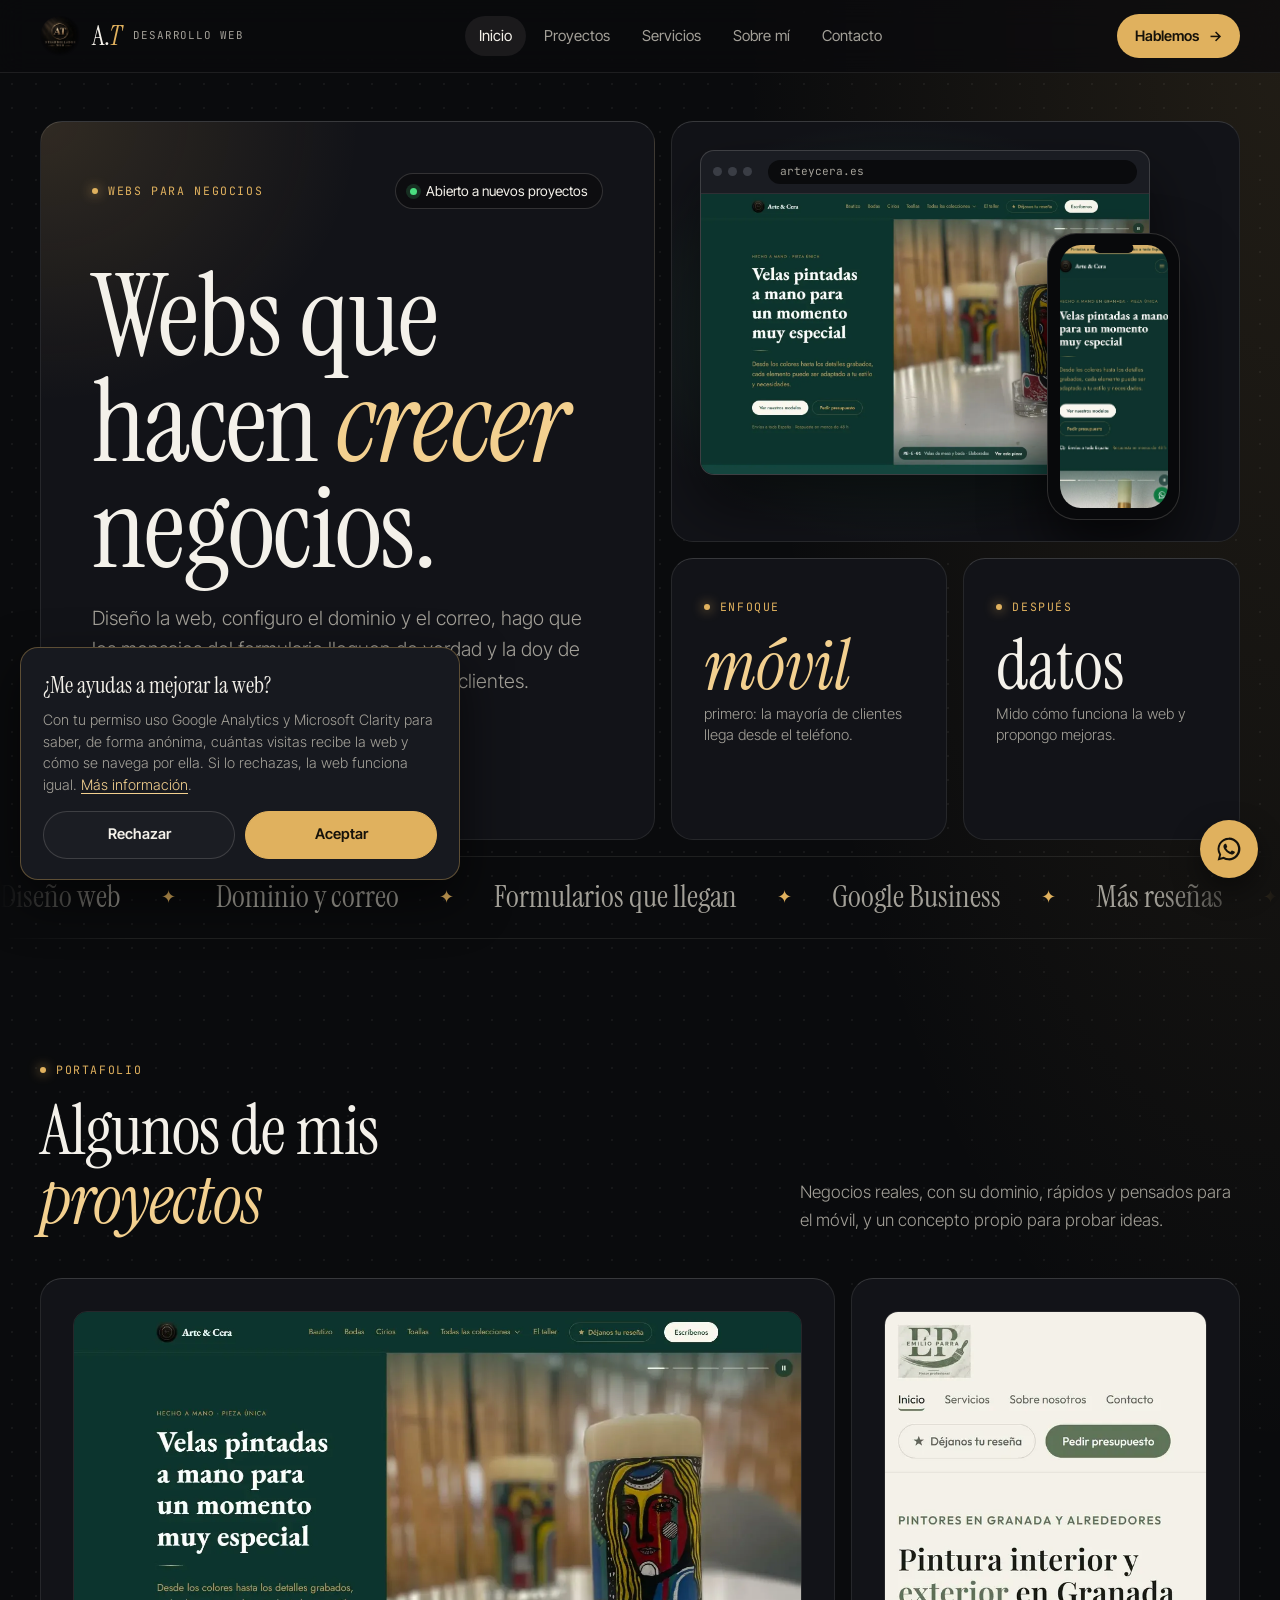
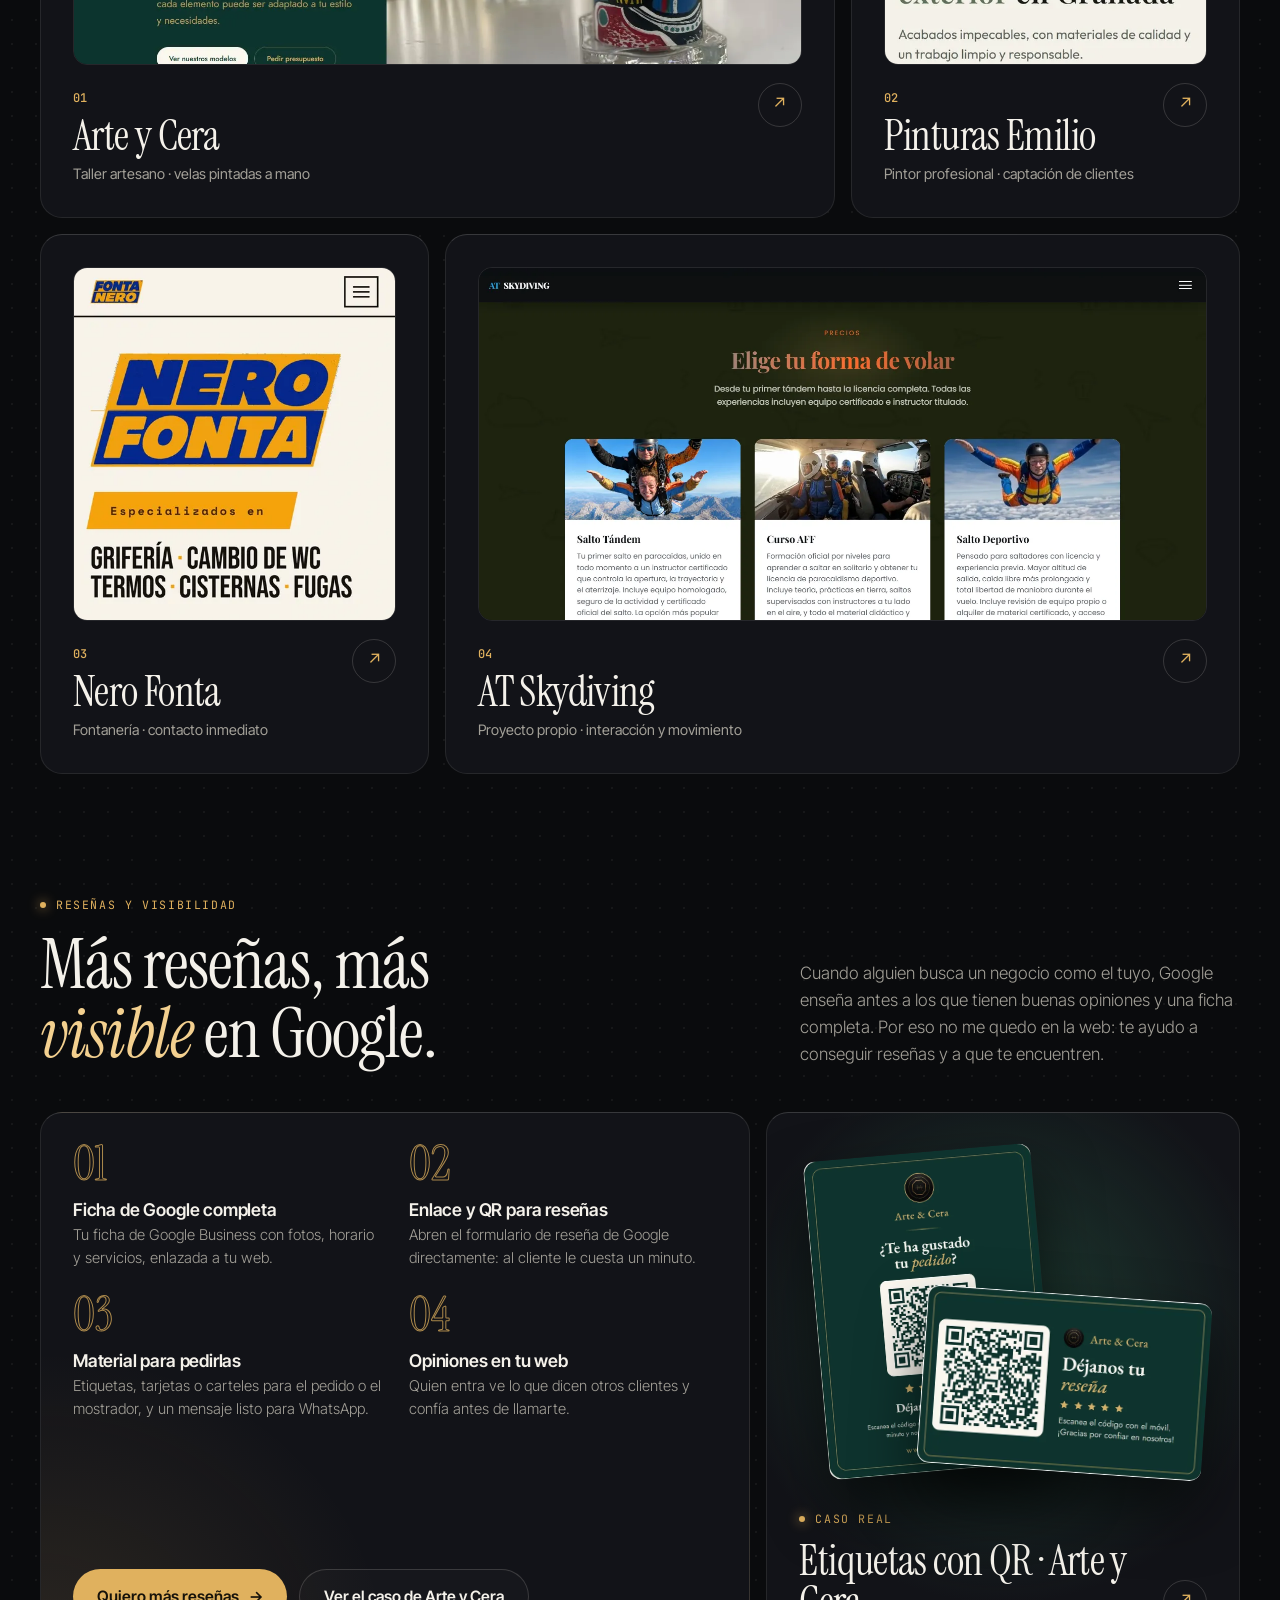
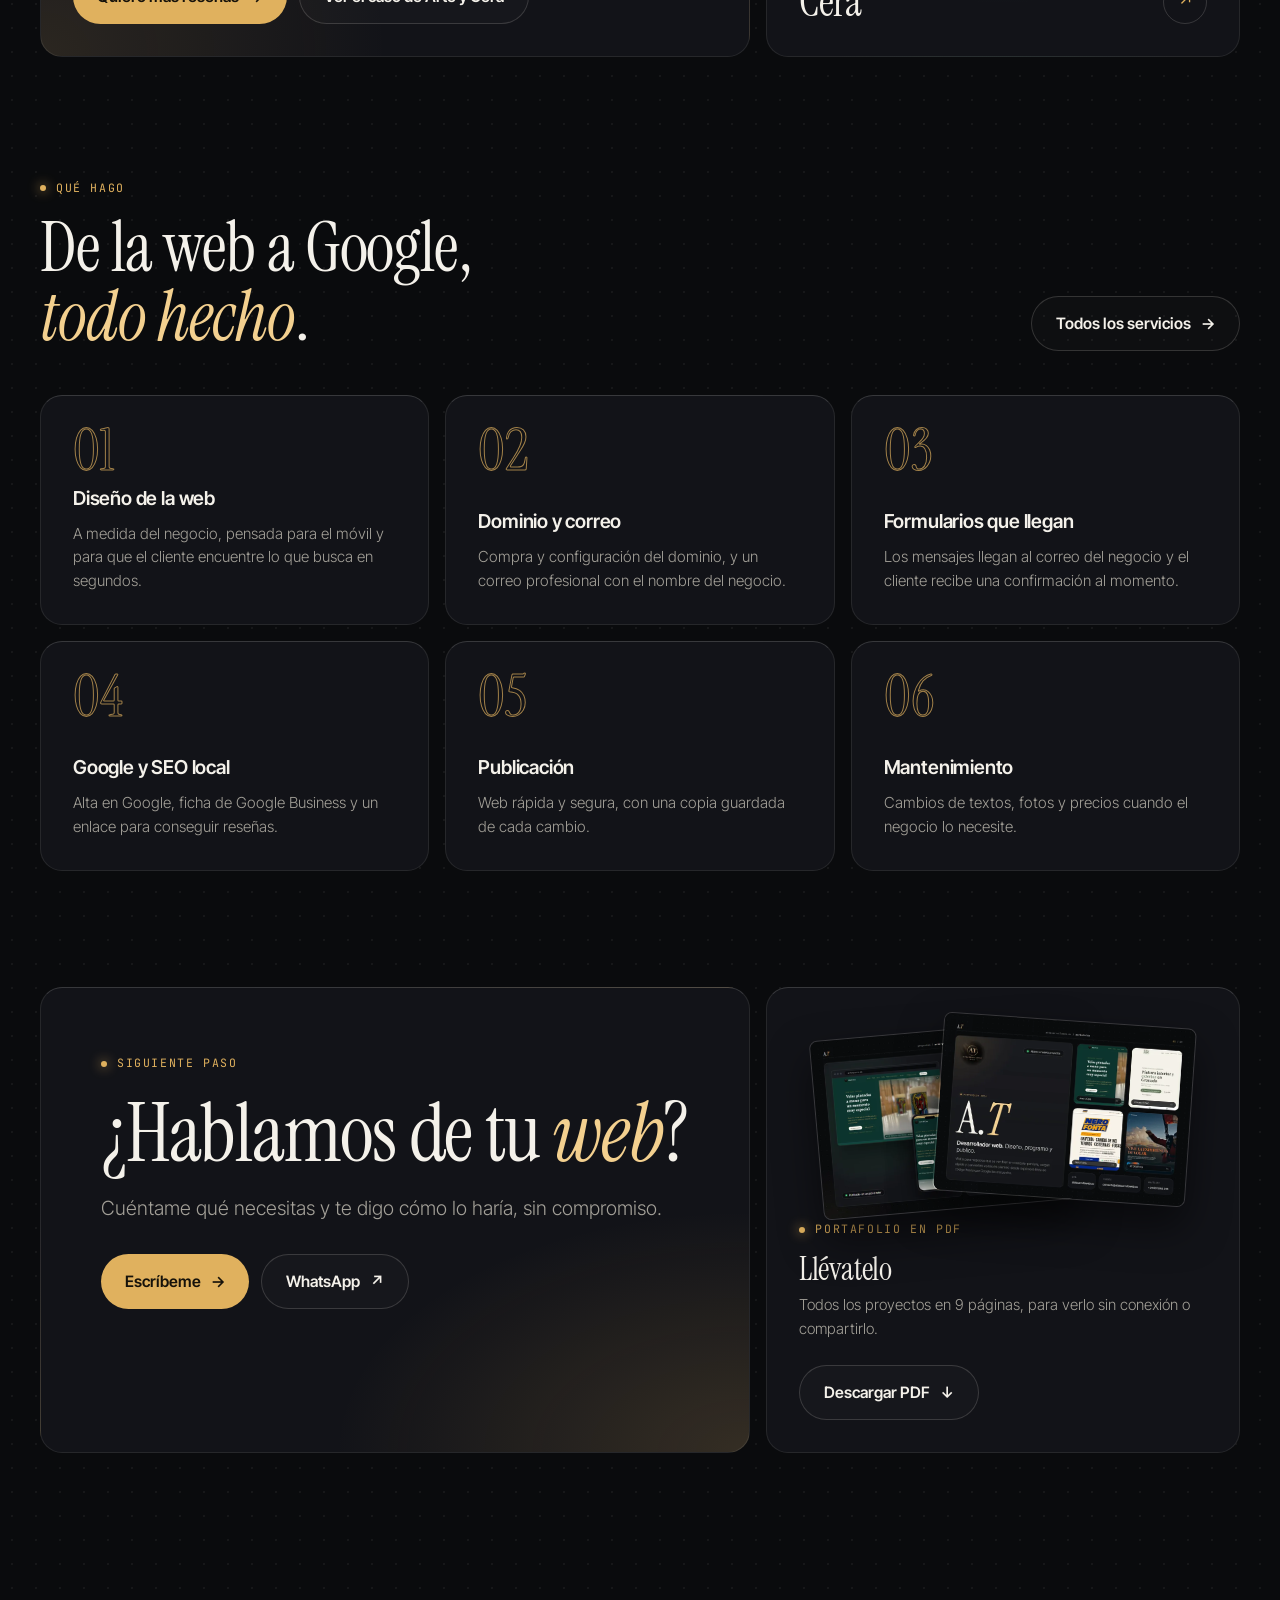
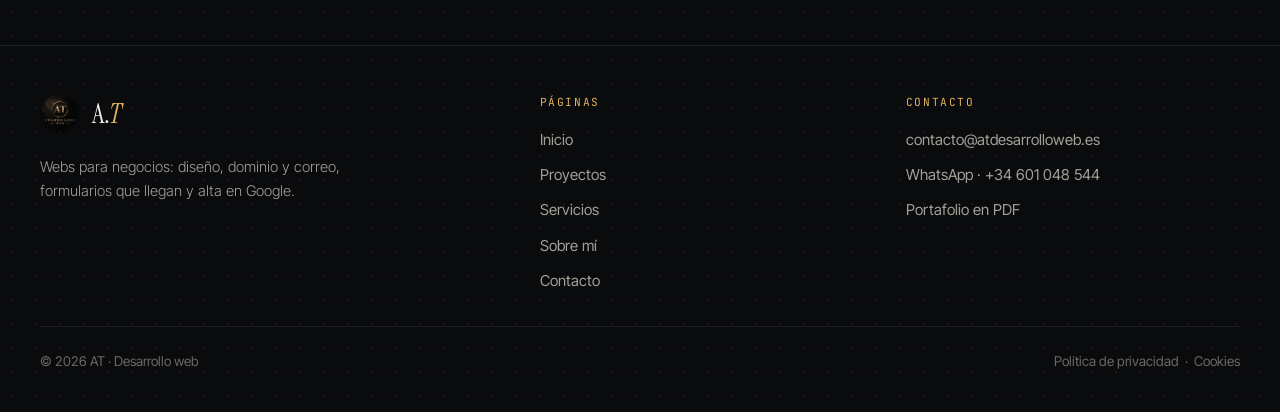
==== commit ccfff41d: "feat: Google Tag Manager con el consentimiento de Google denegado hasta aceptar - assets/gtm.js (GTM" ====
--- a/index.html
+++ b/index.html
@@ -2,6 +2,7 @@
 <html lang="es" class="sin-js">
 <head>
 <meta charset="utf-8">
+<script src="/assets/gtm.js"></script>
 <meta name="viewport" content="width=device-width, initial-scale=1">
 <title>AT · Desarrollo web – Webs para negocios</title>
 <meta name="description" content="Webs para negocios: diseño a medida, dominio y correo profesional, formularios que llegan y alta en Google.">
@@ -31,6 +32,7 @@
 <script src="/assets/sitio.js" defer></script>
 <script type="application/ld+json">{"@context":"https://schema.org","@graph":[{"@type":"ProfessionalService","@id":"https://www.atdesarrolloweb.es/#negocio","name":"AT · Desarrollo web","url":"https://www.atdesarrolloweb.es/","logo":"https://www.atdesarrolloweb.es/img/icono-512.png","image":"https://www.atdesarrolloweb.es/img/og-at.jpg","description":"Webs para negocios: diseño a medida, dominio y correo profesional, formularios que llegan y alta en Google.","email":"contacto@atdesarrolloweb.es","telephone":"+34601048544","areaServed":{"@type":"Country","name":"España"},"knowsLanguage":"es","serviceType":["Diseño web","Desarrollo web","SEO local","Dominio y correo profesional","Mantenimiento web"]},{"@type":"WebSite","@id":"https://www.atdesarrolloweb.es/#web","url":"https://www.atdesarrolloweb.es/","name":"AT · Desarrollo web","inLanguage":"es-ES","publisher":{"@id":"https://www.atdesarrolloweb.es/#negocio"}}]}</script></head>
 <body>
+<noscript><iframe src="https://www.googletagmanager.com/ns.html?id=GTM-M8NRLTX2" height="0" width="0" style="display:none;visibility:hidden" title="Google Tag Manager"></iframe></noscript>
 <a class="saltar" href="#contenido">Saltar al contenido</a>
 <header class="cabecera">
   <div class="contenedor">
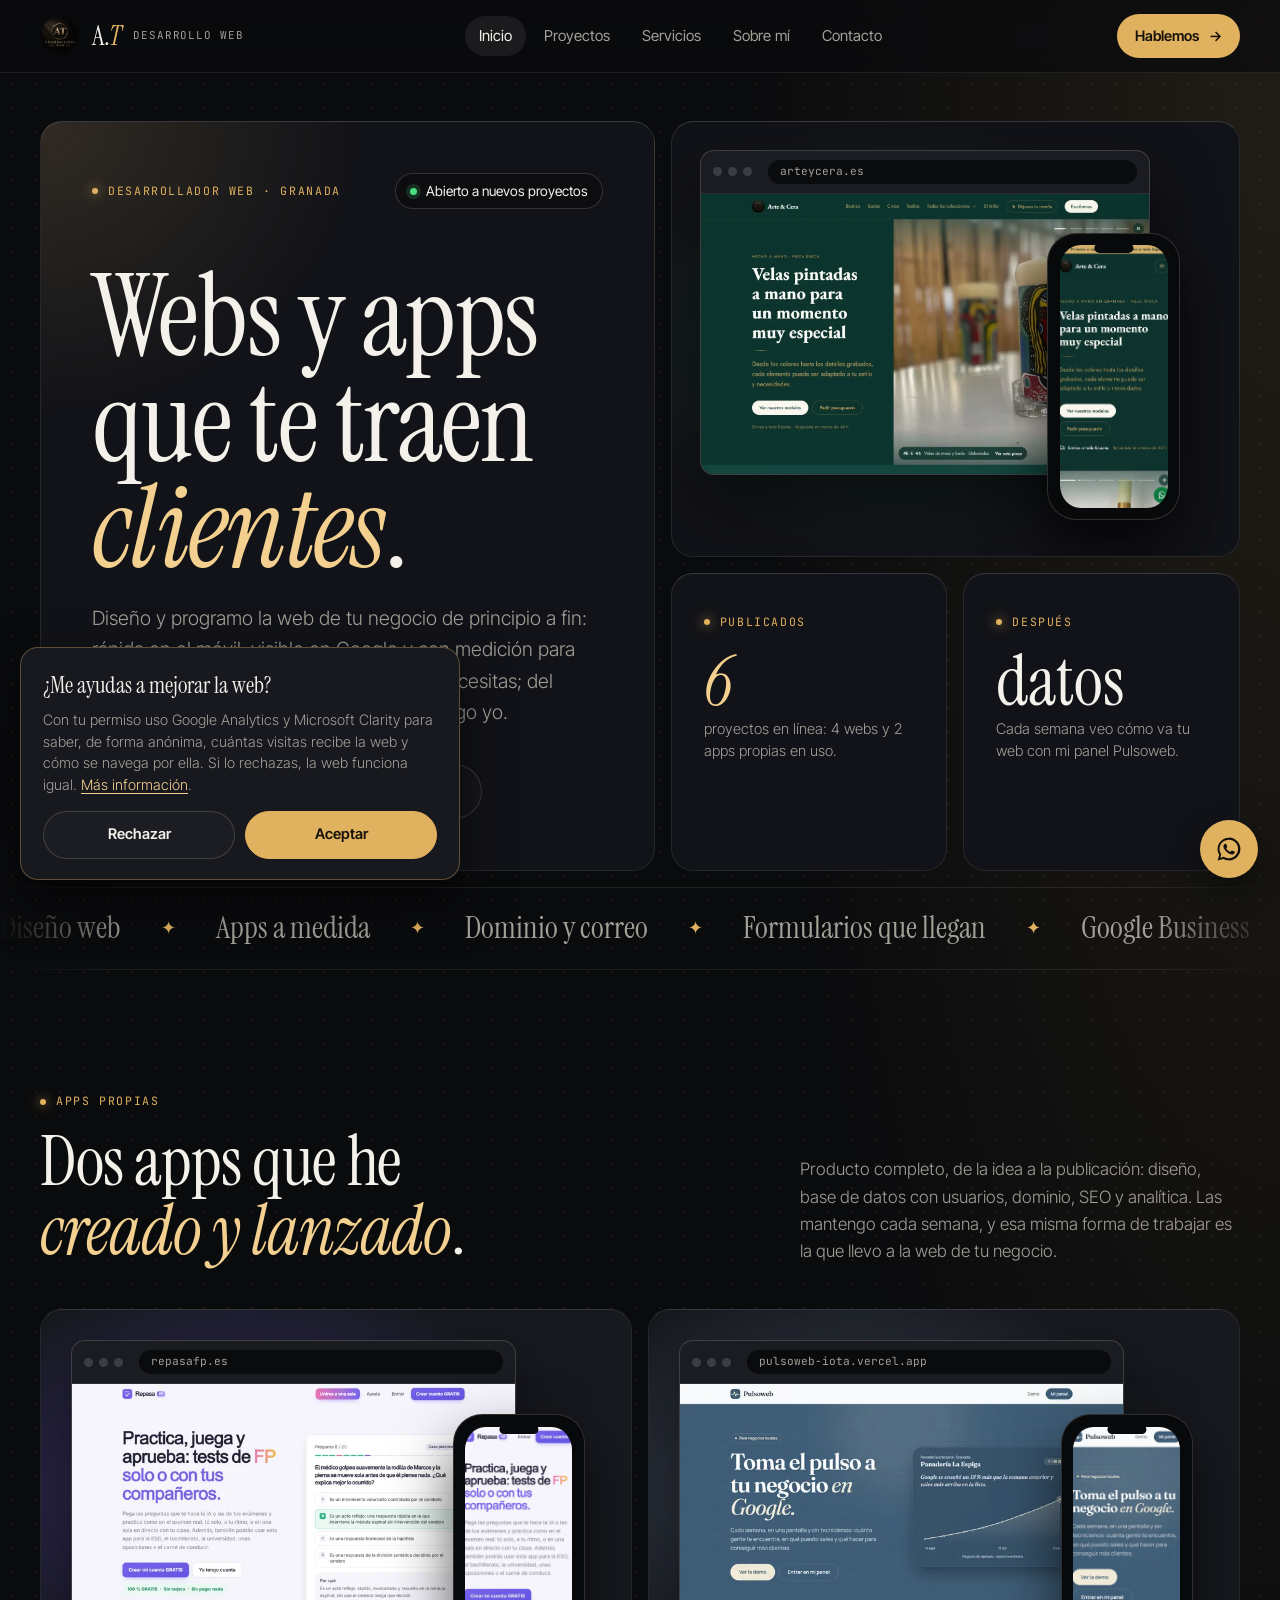
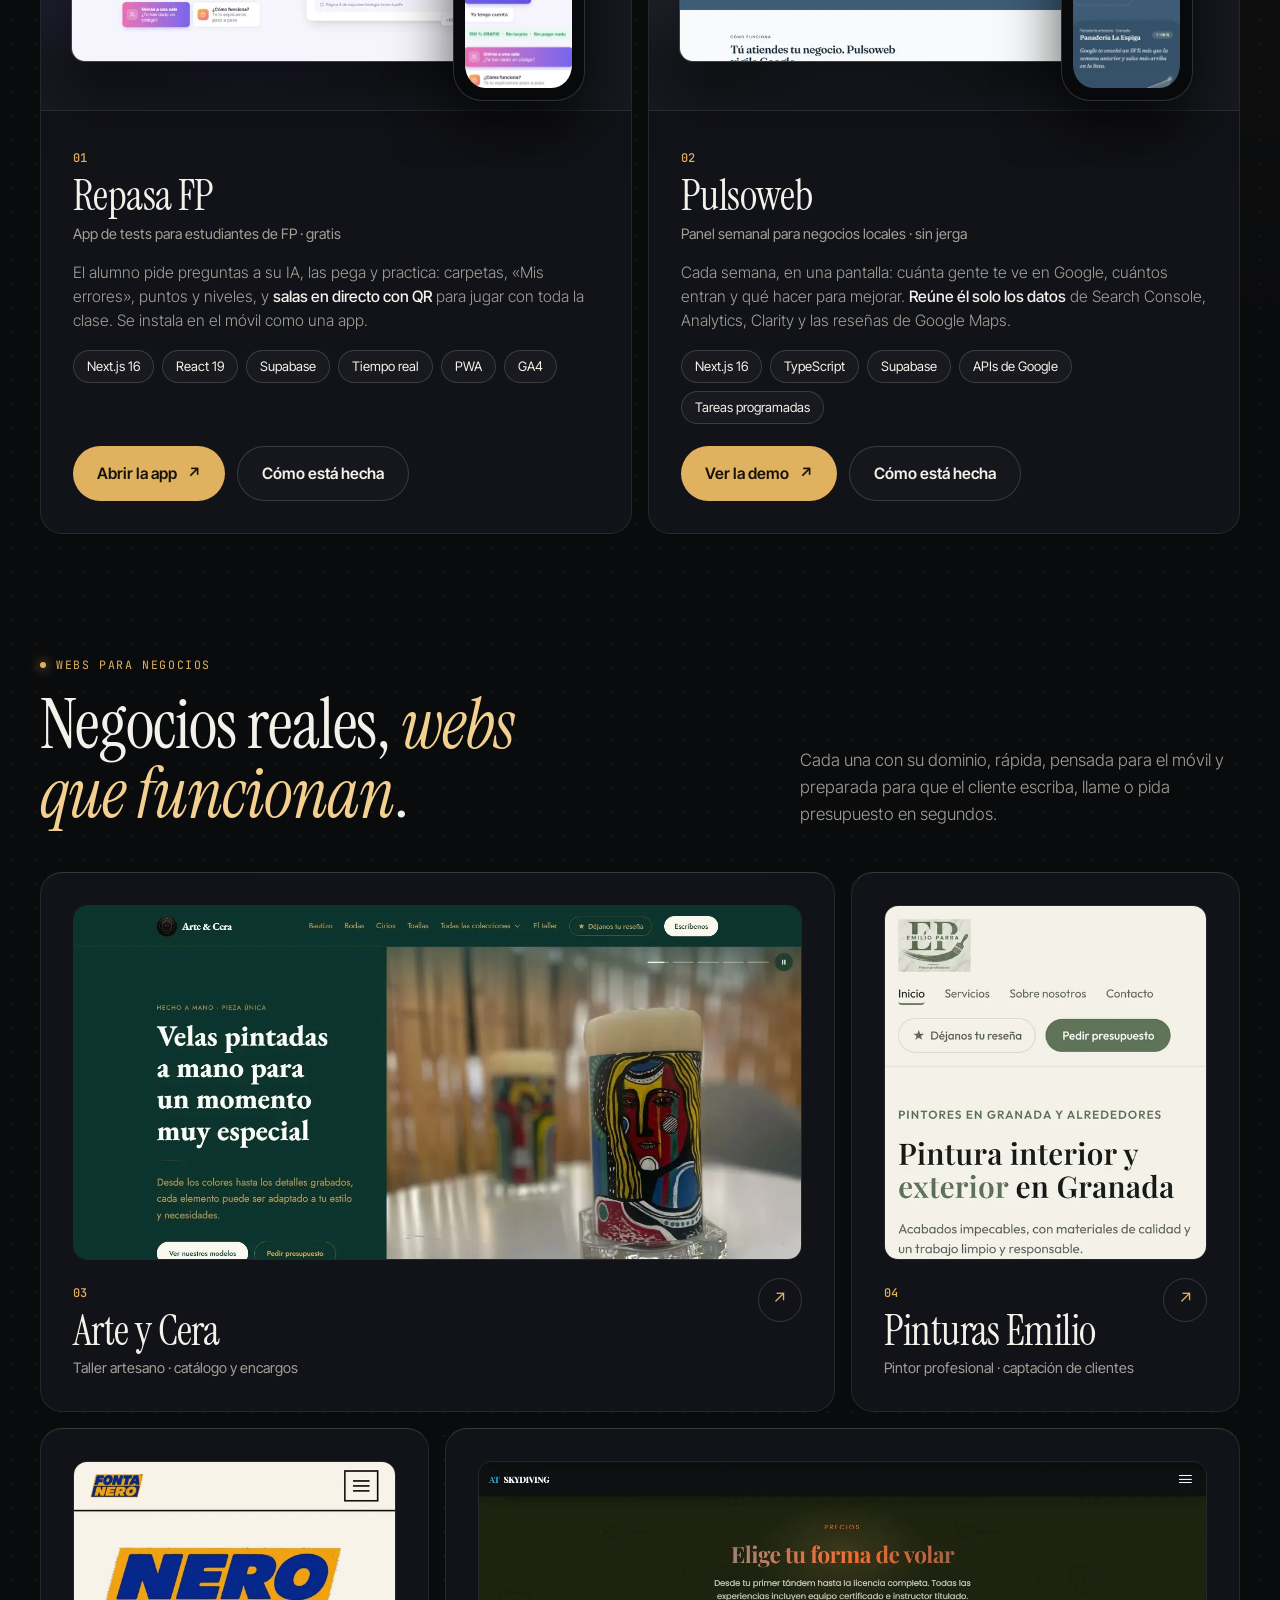
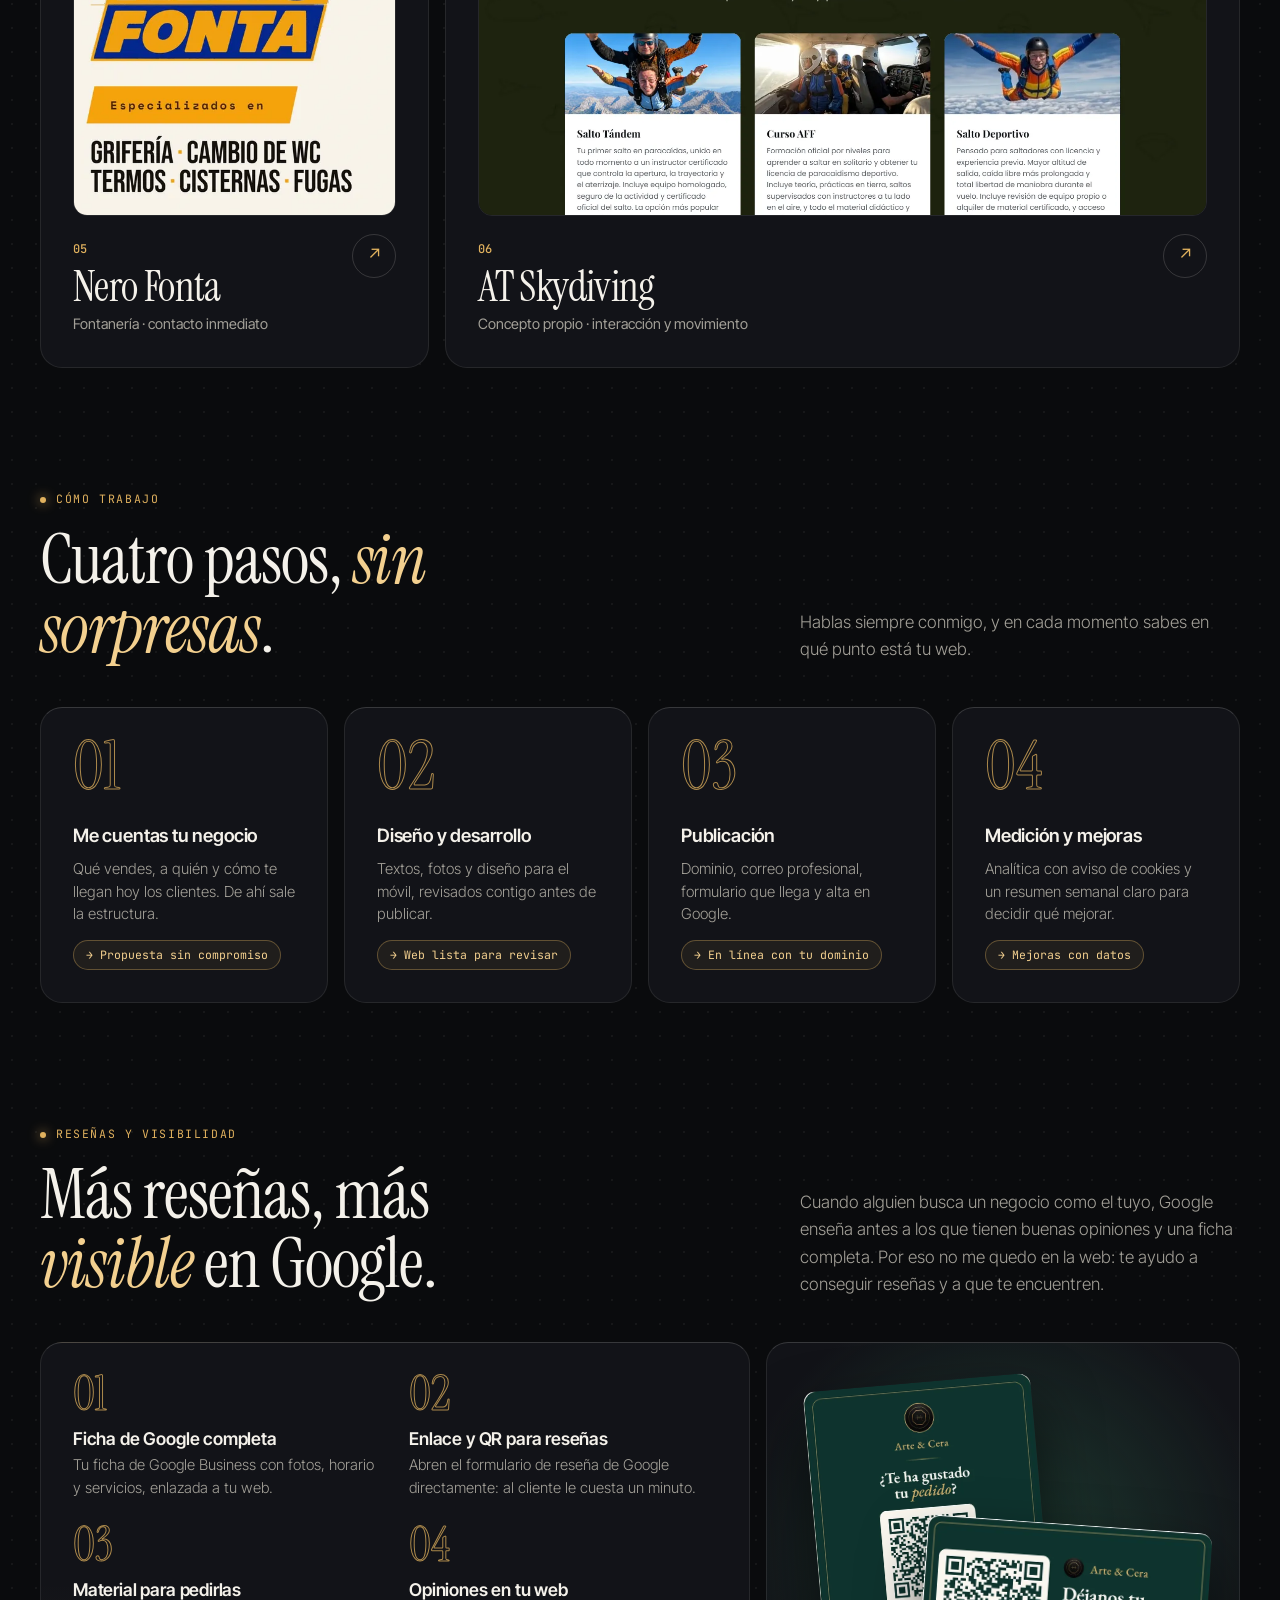
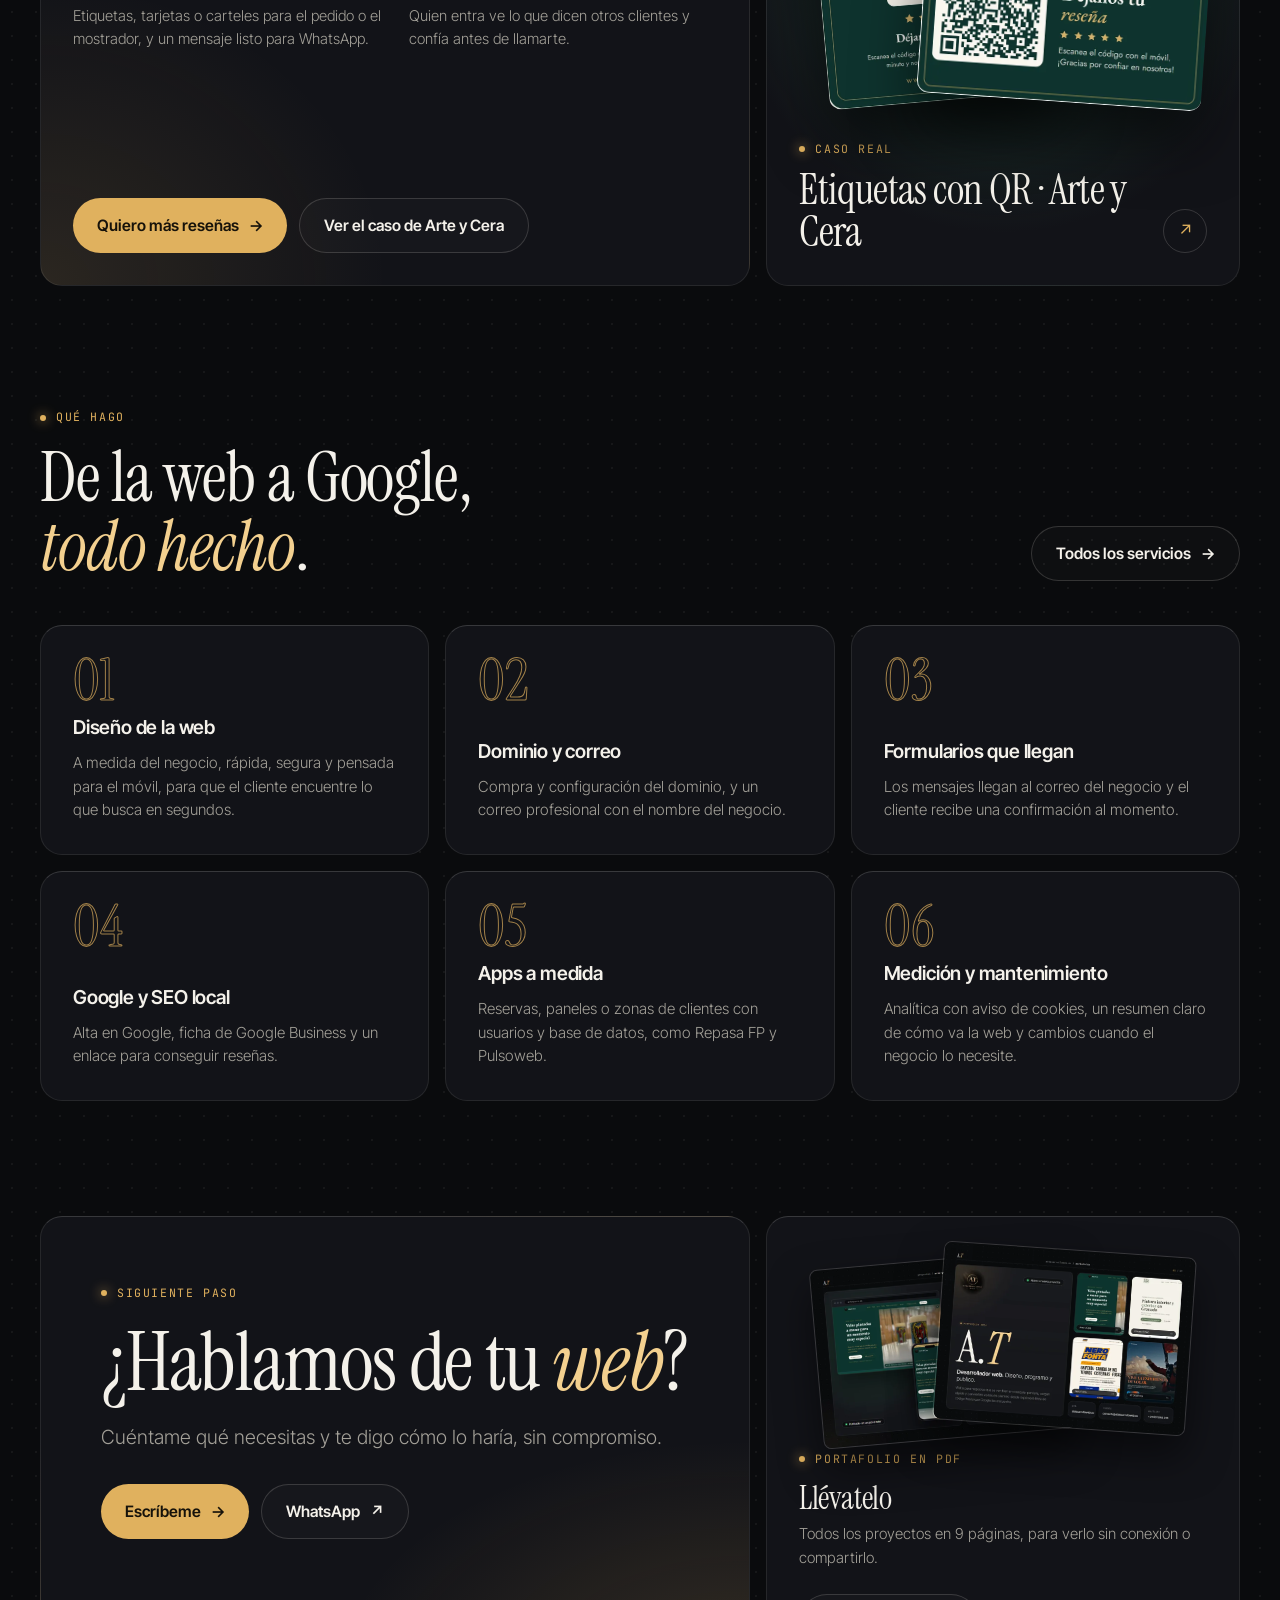
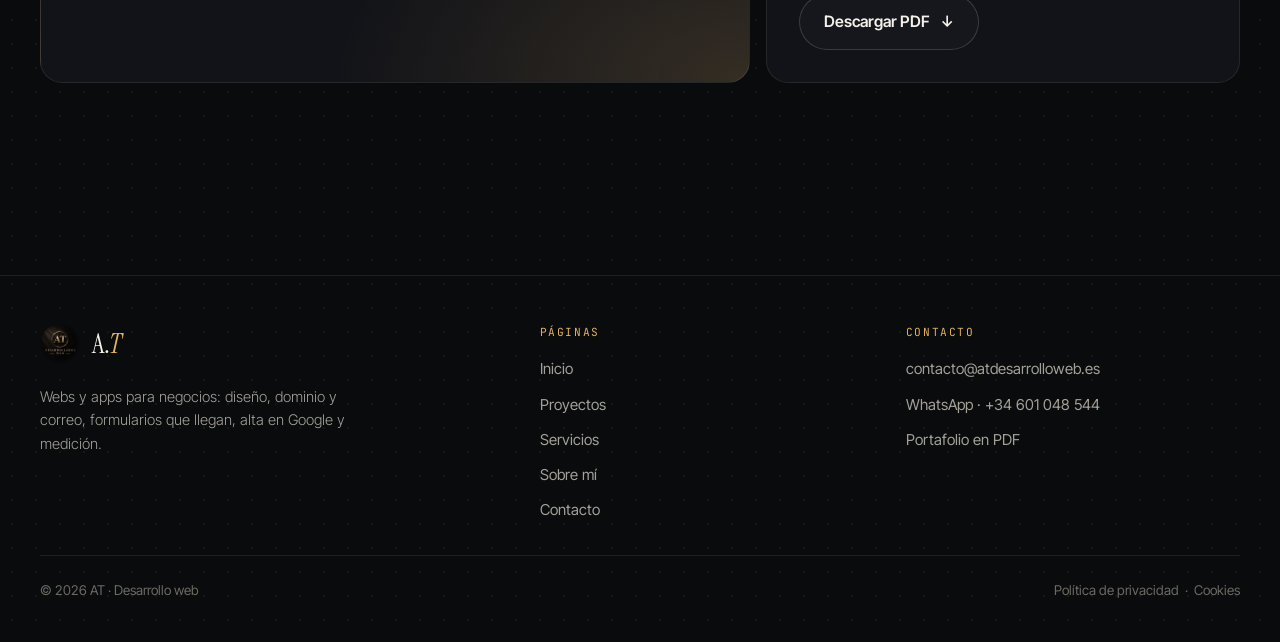
==== commit b807afad: "feat: portafolio reestructurado con las apps Repasa FP y Pulsoweb como proyectos destacados Co-Autho" ====
--- a/index.html
+++ b/index.html
@@ -4,15 +4,15 @@
 <meta charset="utf-8">
 <script src="/assets/gtm.js"></script>
 <meta name="viewport" content="width=device-width, initial-scale=1">
-<title>AT · Desarrollo web – Webs para negocios</title>
-<meta name="description" content="Webs para negocios: diseño a medida, dominio y correo profesional, formularios que llegan y alta en Google.">
+<title>AT · Desarrollo web – Webs y apps para negocios</title>
+<meta name="description" content="Webs y apps para negocios: diseño a medida, rápidas en el móvil, visibles en Google y con medición. Dominio, correo y formularios que llegan.">
 <link rel="canonical" href="https://www.atdesarrolloweb.es/">
 <meta name="theme-color" content="#0a0b0d">
 <meta property="og:type" content="website">
 <meta property="og:site_name" content="AT · Desarrollo web">
 <meta property="og:locale" content="es_ES">
-<meta property="og:title" content="AT · Desarrollo web – Webs para negocios">
-<meta property="og:description" content="Webs para negocios: diseño a medida, dominio y correo profesional, formularios que llegan y alta en Google.">
+<meta property="og:title" content="AT · Desarrollo web – Webs y apps para negocios">
+<meta property="og:description" content="Webs y apps para negocios: diseño a medida, rápidas en el móvil, visibles en Google y con medición. Dominio, correo y formularios que llegan.">
 <meta property="og:url" content="https://www.atdesarrolloweb.es/">
 <meta property="og:image" content="https://www.atdesarrolloweb.es/img/og-at.jpg">
 <meta property="og:image:type" content="image/jpeg">
@@ -30,7 +30,7 @@
 <link href="https://fonts.googleapis.com/css2?family=Instrument+Serif:ital@0;1&family=Inter+Tight:wght@300;400;500;600;700&family=JetBrains+Mono:wght@400;500&display=swap" rel="stylesheet">
 <link rel="stylesheet" href="/assets/estilos.css">
 <script src="/assets/sitio.js" defer></script>
-<script type="application/ld+json">{"@context":"https://schema.org","@graph":[{"@type":"ProfessionalService","@id":"https://www.atdesarrolloweb.es/#negocio","name":"AT · Desarrollo web","url":"https://www.atdesarrolloweb.es/","logo":"https://www.atdesarrolloweb.es/img/icono-512.png","image":"https://www.atdesarrolloweb.es/img/og-at.jpg","description":"Webs para negocios: diseño a medida, dominio y correo profesional, formularios que llegan y alta en Google.","email":"contacto@atdesarrolloweb.es","telephone":"+34601048544","areaServed":{"@type":"Country","name":"España"},"knowsLanguage":"es","serviceType":["Diseño web","Desarrollo web","SEO local","Dominio y correo profesional","Mantenimiento web"]},{"@type":"WebSite","@id":"https://www.atdesarrolloweb.es/#web","url":"https://www.atdesarrolloweb.es/","name":"AT · Desarrollo web","inLanguage":"es-ES","publisher":{"@id":"https://www.atdesarrolloweb.es/#negocio"}}]}</script></head>
+<script type="application/ld+json">{"@context":"https://schema.org","@graph":[{"@type":"ProfessionalService","@id":"https://www.atdesarrolloweb.es/#negocio","name":"AT · Desarrollo web","url":"https://www.atdesarrolloweb.es/","logo":"https://www.atdesarrolloweb.es/img/icono-512.png","image":"https://www.atdesarrolloweb.es/img/og-at.jpg","description":"Webs y apps para negocios: diseño a medida, rápidas en el móvil, visibles en Google y con medición. Dominio, correo y formularios que llegan.","email":"contacto@atdesarrolloweb.es","telephone":"+34601048544","areaServed":{"@type":"Country","name":"España"},"knowsLanguage":"es","serviceType":["Diseño web","Desarrollo web","Desarrollo de aplicaciones web","SEO local","Analítica web","Dominio y correo profesional","Mantenimiento web"]},{"@type":"WebSite","@id":"https://www.atdesarrolloweb.es/#web","url":"https://www.atdesarrolloweb.es/","name":"AT · Desarrollo web","inLanguage":"es-ES","publisher":{"@id":"https://www.atdesarrolloweb.es/#negocio"}}]}</script></head>
 <body>
 <noscript><iframe src="https://www.googletagmanager.com/ns.html?id=GTM-M8NRLTX2" height="0" width="0" style="display:none;visibility:hidden" title="Google Tag Manager"></iframe></noscript>
 <a class="saltar" href="#contenido">Saltar al contenido</a>
@@ -59,68 +59,128 @@
     <div class="bento">
       <div class="card hero-texto">
         <div class="arriba">
-          <span class="eti">Webs para negocios</span>
+          <span class="eti">Desarrollador web · Granada</span>
           <span class="pill"><i></i>Abierto a nuevos proyectos</span>
         </div>
         <div>
-          <h1>Webs que hacen <em>crecer</em> negocios.</h1>
-          <p class="lead">Diseño la web, configuro el dominio y el correo, hago que los mensajes del formulario lleguen de verdad y la doy de alta en Google para que te encuentren tus clientes.</p>
+          <h1>Webs y apps que te traen <em>clientes</em>.</h1>
+          <p class="lead">Diseño y programo la web de tu negocio de principio a fin: rápida en el móvil, visible en Google y con medición para saber qué funciona. Tú me cuentas qué necesitas; del dominio, el correo y el formulario me encargo yo.</p>
         </div>
         <div class="botones">
-          <a class="boton boton-oro" href="/proyectos/">Ver proyectos <span class="fl" aria-hidden="true">→</span></a>
-          <a class="boton boton-borde" href="/contacto/">Hablemos</a>
+          <a class="boton boton-oro" href="/contacto/">Pide tu presupuesto <span class="fl" aria-hidden="true">→</span></a>
+          <a class="boton boton-borde" href="#apps">Ver mis trabajos</a>
         </div>
       </div>
       <a class="card hero-vista" href="/proyectos/#arte-y-cera" aria-label="Ver el proyecto Arte y Cera">
         <div class="escena">
-          <div class="navegador"><div class="barra"><i></i><i></i><i></i><span>arteycera.es</span></div><img src="/img/arteycera-escritorio.webp" alt="Arte y Cera en el ordenador" width="1440" height="900" loading="lazy"></div>
-          <div class="movil"><img src="/img/arteycera-movil.webp" alt="Arte y Cera en el móvil" width="520" height="1125" loading="lazy"></div>
+          <div class="navegador"><div class="barra"><i></i><i></i><i></i><span>arteycera.es</span></div><img src="/img/arteycera-escritorio.webp" alt="Arte y Cera en el ordenador" width="1440" height="900"></div>
+          <div class="movil"><img src="/img/arteycera-movil.webp" alt="Arte y Cera en el móvil" width="520" height="1125"></div>
         </div>
       </a>
       <div class="hero-datos">
-        <div class="card dato"><span class="eti">Enfoque</span><div class="grande"><em>móvil</em></div><p>primero: la mayoría de clientes llega desde el teléfono.</p></div>
-        <div class="card dato"><span class="eti">Después</span><div class="grande">datos</div><p>Mido cómo funciona la web y propongo mejoras.</p></div>
-      </div>
-    </div>
-  </div>
-  <div class="cinta" aria-hidden="true"><div class="cinta-pista"><span>Diseño web</span><span>Dominio y correo</span><span>Formularios que llegan</span><span>Google Business</span><span>Más reseñas</span><span>SEO local</span><span>Mantenimiento</span><span>Diseño web</span><span>Dominio y correo</span><span>Formularios que llegan</span><span>Google Business</span><span>Más reseñas</span><span>SEO local</span><span>Mantenimiento</span></div></div>
-</section>
-
-<section class="seccion">
-  <div class="contenedor">
-    <div class="seccion-cab">
-      <div><span class="eti">Portafolio</span><h2>Algunos de mis <em>proyectos</em></h2></div>
-      <p>Negocios reales, con su dominio, rápidos y pensados para el móvil, y un concepto propio para probar ideas.</p>
+        <div class="card dato"><span class="eti">Publicados</span><div class="grande"><em>6</em></div><p>proyectos en línea: 4 webs y 2 apps propias en uso.</p></div>
+        <a class="card dato" href="/proyectos/#pulsoweb"><span class="eti">Después</span><div class="grande">datos</div><p>Cada semana veo cómo va tu web con mi panel Pulsoweb.</p></a>
+      </div>
+    </div>
+  </div>
+  <div class="cinta" aria-hidden="true"><div class="cinta-pista"><span>Diseño web</span><span>Apps a medida</span><span>Dominio y correo</span><span>Formularios que llegan</span><span>Google Business</span><span>SEO local</span><span>Analítica</span><span>Mantenimiento</span><span>Diseño web</span><span>Apps a medida</span><span>Dominio y correo</span><span>Formularios que llegan</span><span>Google Business</span><span>SEO local</span><span>Analítica</span><span>Mantenimiento</span></div></div>
+</section>
+
+<section class="seccion" id="apps">
+  <div class="contenedor">
+    <div class="seccion-cab">
+      <div><span class="eti">Apps propias</span><h2>Dos apps que he <em>creado y lanzado</em>.</h2></div>
+      <p>Producto completo, de la idea a la publicación: diseño, base de datos con usuarios, dominio, SEO y analítica. Las mantengo cada semana, y esa misma forma de trabajar es la que llevo a la web de tu negocio.</p>
+    </div>
+    <div class="bento apps-rejilla">
+      <article class="card app rev" style="--brillo:rgba(124,92,255,.42)">
+        <a class="app-vista" href="/proyectos/#repasa-fp" aria-label="Ver el proyecto Repasa FP">
+          <div class="escena">
+            <div class="navegador"><div class="barra"><i></i><i></i><i></i><span>repasafp.es</span></div><img src="/img/repasa-escritorio-720.webp" srcset="/img/repasa-escritorio-720.webp 720w, /img/repasa-escritorio.webp 1440w" sizes="(max-width: 1020px) 92vw, 520px" alt="Portada de Repasa FP en el ordenador" width="720" height="450" loading="lazy"></div>
+            <div class="movil"><img src="/img/repasa-movil.webp" alt="Repasa FP en el móvil" width="520" height="1125" loading="lazy"></div>
+          </div>
+        </a>
+        <div class="app-cuerpo">
+          <div><span class="num"><b>01</b></span><h3>Repasa FP</h3><div class="tipo">App de tests para estudiantes de FP · gratis</div></div>
+          <p>El alumno pide preguntas a su IA, las pega y practica: carpetas, «Mis errores», puntos y niveles, y <strong>salas en directo con QR</strong> para jugar con toda la clase. Se instala en el móvil como una app.</p>
+          <div class="chips"><span>Next.js 16</span><span>React 19</span><span>Supabase</span><span>Tiempo real</span><span>PWA</span><span>GA4</span></div>
+          <div class="botones">
+            <a class="boton boton-oro" href="https://www.repasafp.es" target="_blank" rel="noopener">Abrir la app <span class="fl" aria-hidden="true">↗</span></a>
+            <a class="boton boton-borde" href="/proyectos/#repasa-fp">Cómo está hecha</a>
+          </div>
+        </div>
+      </article>
+      <article class="card app rev" style="--brillo:rgba(116,140,171,.45)">
+        <a class="app-vista" href="/proyectos/#pulsoweb" aria-label="Ver el proyecto Pulsoweb">
+          <div class="escena">
+            <div class="navegador"><div class="barra"><i></i><i></i><i></i><span>pulsoweb-iota.vercel.app</span></div><img src="/img/pulsoweb-escritorio-720.webp" srcset="/img/pulsoweb-escritorio-720.webp 720w, /img/pulsoweb-escritorio.webp 1440w" sizes="(max-width: 1020px) 92vw, 520px" alt="Portada de Pulsoweb en el ordenador" width="720" height="450" loading="lazy"></div>
+            <div class="movil"><img src="/img/pulsoweb-movil.webp" alt="Pulsoweb en el móvil" width="520" height="1125" loading="lazy"></div>
+          </div>
+        </a>
+        <div class="app-cuerpo">
+          <div><span class="num"><b>02</b></span><h3>Pulsoweb</h3><div class="tipo">Panel semanal para negocios locales · sin jerga</div></div>
+          <p>Cada semana, en una pantalla: cuánta gente te ve en Google, cuántos entran y qué hacer para mejorar. <strong>Reúne él solo los datos</strong> de Search Console, Analytics, Clarity y las reseñas de Google Maps.</p>
+          <div class="chips"><span>Next.js 16</span><span>TypeScript</span><span>Supabase</span><span>APIs de Google</span><span>Tareas programadas</span></div>
+          <div class="botones">
+            <a class="boton boton-oro" href="https://pulsoweb-iota.vercel.app/demo" target="_blank" rel="noopener">Ver la demo <span class="fl" aria-hidden="true">↗</span></a>
+            <a class="boton boton-borde" href="/proyectos/#pulsoweb">Cómo está hecha</a>
+          </div>
+        </div>
+      </article>
+    </div>
+  </div>
+</section>
+
+<section class="seccion" style="padding-top:0" id="clientes">
+  <div class="contenedor">
+    <div class="seccion-cab">
+      <div><span class="eti">Webs para negocios</span><h2>Negocios reales, <em>webs que funcionan</em>.</h2></div>
+      <p>Cada una con su dominio, rápida, pensada para el móvil y preparada para que el cliente escriba, llame o pida presupuesto en segundos.</p>
     </div>
     <div class="bento proyectos-rejilla">
       <a class="card proyecto rev ancho" href="/proyectos/#arte-y-cera">
         <div class="foto"><img src="/img/arteycera-escritorio.webp" alt="Arte y Cera" loading="lazy"></div>
         <div class="meta">
-          <div><span class="num"><b>01</b></span><h3>Arte y Cera</h3><div class="tipo">Taller artesano · velas pintadas a mano</div></div>
+          <div><span class="num"><b>03</b></span><h3>Arte y Cera</h3><div class="tipo">Taller artesano · catálogo y encargos</div></div>
           <span class="flecha" aria-hidden="true">↗</span>
         </div>
       </a>
       <a class="card proyecto rev estrecho" href="/proyectos/#pinturas-emilio">
         <div class="foto"><img src="/img/pinturas-movil.webp" alt="Pinturas Emilio" loading="lazy"></div>
         <div class="meta">
-          <div><span class="num"><b>02</b></span><h3>Pinturas Emilio</h3><div class="tipo">Pintor profesional · captación de clientes</div></div>
+          <div><span class="num"><b>04</b></span><h3>Pinturas Emilio</h3><div class="tipo">Pintor profesional · captación de clientes</div></div>
           <span class="flecha" aria-hidden="true">↗</span>
         </div>
       </a>
       <a class="card proyecto rev estrecho" href="/proyectos/#nero-fonta">
         <div class="foto"><img src="/img/nerofonta-movil.webp" alt="Nero Fonta" loading="lazy"></div>
         <div class="meta">
-          <div><span class="num"><b>03</b></span><h3>Nero Fonta</h3><div class="tipo">Fontanería · contacto inmediato</div></div>
+          <div><span class="num"><b>05</b></span><h3>Nero Fonta</h3><div class="tipo">Fontanería · contacto inmediato</div></div>
           <span class="flecha" aria-hidden="true">↗</span>
         </div>
       </a>
       <a class="card proyecto rev ancho" href="/proyectos/#at-skydiving">
         <div class="foto"><img src="/img/skydiving-precios.webp" alt="AT Skydiving: sección de precios con las experiencias de salto" loading="lazy"></div>
         <div class="meta">
-          <div><span class="num"><b>04</b></span><h3>AT Skydiving</h3><div class="tipo">Proyecto propio · interacción y movimiento</div></div>
-          <span class="flecha" aria-hidden="true">↗</span>
-        </div>
-      </a>
+          <div><span class="num"><b>06</b></span><h3>AT Skydiving</h3><div class="tipo">Concepto propio · interacción y movimiento</div></div>
+          <span class="flecha" aria-hidden="true">↗</span>
+        </div>
+      </a>
+    </div>
+  </div>
+</section>
+
+<section class="seccion" style="padding-top:0">
+  <div class="contenedor">
+    <div class="seccion-cab">
+      <div><span class="eti">Cómo trabajo</span><h2>Cuatro pasos, <em>sin sorpresas</em>.</h2></div>
+      <p>Hablas siempre conmigo, y en cada momento sabes en qué punto está tu web.</p>
+    </div>
+    <div class="bento pasos">
+      <div class="card paso rev"><span class="gr">01</span><h3>Me cuentas tu negocio</h3><p>Qué vendes, a quién y cómo te llegan hoy los clientes. De ahí sale la estructura.</p><span class="res">Propuesta sin compromiso</span></div>
+      <div class="card paso rev"><span class="gr">02</span><h3>Diseño y desarrollo</h3><p>Textos, fotos y diseño para el móvil, revisados contigo antes de publicar.</p><span class="res">Web lista para revisar</span></div>
+      <div class="card paso rev"><span class="gr">03</span><h3>Publicación</h3><p>Dominio, correo profesional, formulario que llega y alta en Google.</p><span class="res">En línea con tu dominio</span></div>
+      <div class="card paso rev"><span class="gr">04</span><h3>Medición y mejoras</h3><p>Analítica con aviso de cookies y un resumen semanal claro para decidir qué mejorar.</p><span class="res">Mejoras con datos</span></div>
     </div>
   </div>
 </section>
@@ -162,12 +222,12 @@
       <a class="boton boton-borde" href="/servicios/">Todos los servicios <span class="fl" aria-hidden="true">→</span></a>
     </div>
     <div class="bento servicios-rejilla">
-      <div class="card servicio rev"><span class="n">01</span><h3>Diseño de la web</h3><p>A medida del negocio, pensada para el móvil y para que el cliente encuentre lo que busca en segundos.</p></div>
+      <div class="card servicio rev"><span class="n">01</span><h3>Diseño de la web</h3><p>A medida del negocio, rápida, segura y pensada para el móvil, para que el cliente encuentre lo que busca en segundos.</p></div>
       <div class="card servicio rev"><span class="n">02</span><h3>Dominio y correo</h3><p>Compra y configuración del dominio, y un correo profesional con el nombre del negocio.</p></div>
       <div class="card servicio rev"><span class="n">03</span><h3>Formularios que llegan</h3><p>Los mensajes llegan al correo del negocio y el cliente recibe una confirmación al momento.</p></div>
       <div class="card servicio rev"><span class="n">04</span><h3>Google y SEO local</h3><p>Alta en Google, ficha de Google Business y un enlace para conseguir reseñas.</p></div>
-      <div class="card servicio rev"><span class="n">05</span><h3>Publicación</h3><p>Web rápida y segura, con una copia guardada de cada cambio.</p></div>
-      <div class="card servicio rev"><span class="n">06</span><h3>Mantenimiento</h3><p>Cambios de textos, fotos y precios cuando el negocio lo necesite.</p></div>
+      <div class="card servicio rev"><span class="n">05</span><h3>Apps a medida</h3><p>Reservas, paneles o zonas de clientes con usuarios y base de datos, como Repasa FP y Pulsoweb.</p></div>
+      <div class="card servicio rev"><span class="n">06</span><h3>Medición y mantenimiento</h3><p>Analítica con aviso de cookies, un resumen claro de cómo va la web y cambios cuando el negocio lo necesite.</p></div>
     </div>
   </div>
 </section>
@@ -204,7 +264,7 @@
   <div class="contenedor">
     <div>
       <a class="marca" href="/"><img src="/img/logo-at.webp" alt="" width="40" height="40"><b>A.<em>T</em></b></a>
-      <p>Webs para negocios: diseño, dominio y correo, formularios que llegan y alta en Google.</p>
+      <p>Webs y apps para negocios: diseño, dominio y correo, formularios que llegan, alta en Google y medición.</p>
     </div>
     <div>
       <h4>Páginas</h4>
--- a/assets/estilos.css
+++ b/assets/estilos.css
@@ -421,3 +421,38 @@
   .cinta-pista, .pill i { animation: none; }
   .rev { opacity: 1; transform: none; transition: none; }
 }
+
+/* ---------- Apps propias (portada) ---------- */
+.apps-rejilla { grid-template-columns: 1fr 1fr; }
+.app { padding: 0; display: flex; flex-direction: column; }
+.app-vista {
+  display: block; padding: 30px 30px 0; border-bottom: 1px solid var(--line);
+  background: radial-gradient(ellipse 75% 75% at 35% 45%, var(--brillo, rgba(224, 177, 94, .2)), transparent 72%), var(--card2);
+}
+.app-vista .escena { margin-bottom: 48px; transition: transform .5s ease; }
+.app-vista:hover .escena { transform: translateY(-4px); }
+.app-vista .navegador { width: 84%; }
+.app-vista .movil { right: 3%; bottom: -12%; width: 25%; }
+.app-cuerpo { display: flex; flex-direction: column; gap: 16px; padding: clamp(22px, 3vw, 32px); flex: 1; }
+.app-cuerpo .num { font-family: var(--mono); font-size: .75rem; color: var(--mute); }
+.app-cuerpo .num b { color: var(--gold); font-weight: 500; }
+.app-cuerpo h3 { margin: 6px 0 4px; }
+.app-cuerpo .tipo { font-size: .9rem; color: var(--mute); }
+.app-cuerpo > p { font-size: .98rem; line-height: 1.55; }
+.app-cuerpo .botones { margin-top: auto; padding-top: 6px; }
+a.card.dato:hover .grande { color: var(--gold2); }
+@media (max-width: 1020px) {
+  .apps-rejilla { grid-template-columns: 1fr; }
+}
+@media (max-width: 680px) {
+  .app-vista { padding: 18px 18px 0; }
+  .app-vista .escena { margin-bottom: 40px; }
+  .app-vista .navegador { width: 90%; }
+  .app-vista .movil { width: 30%; }
+  .app-cuerpo .botones .boton { flex: 1 1 auto; justify-content: center; }
+}
+
+/* Separador entre grupos de casos (proyectos) */
+.separador-casos { display: flex; flex-wrap: wrap; align-items: center; gap: 10px 20px; margin-top: clamp(40px, 6vw, 72px); margin-bottom: 8px; }
+.separador-casos p { font-size: .95rem; }
+.servicio p a { color: var(--gold2); text-decoration: underline; text-underline-offset: 3px; }
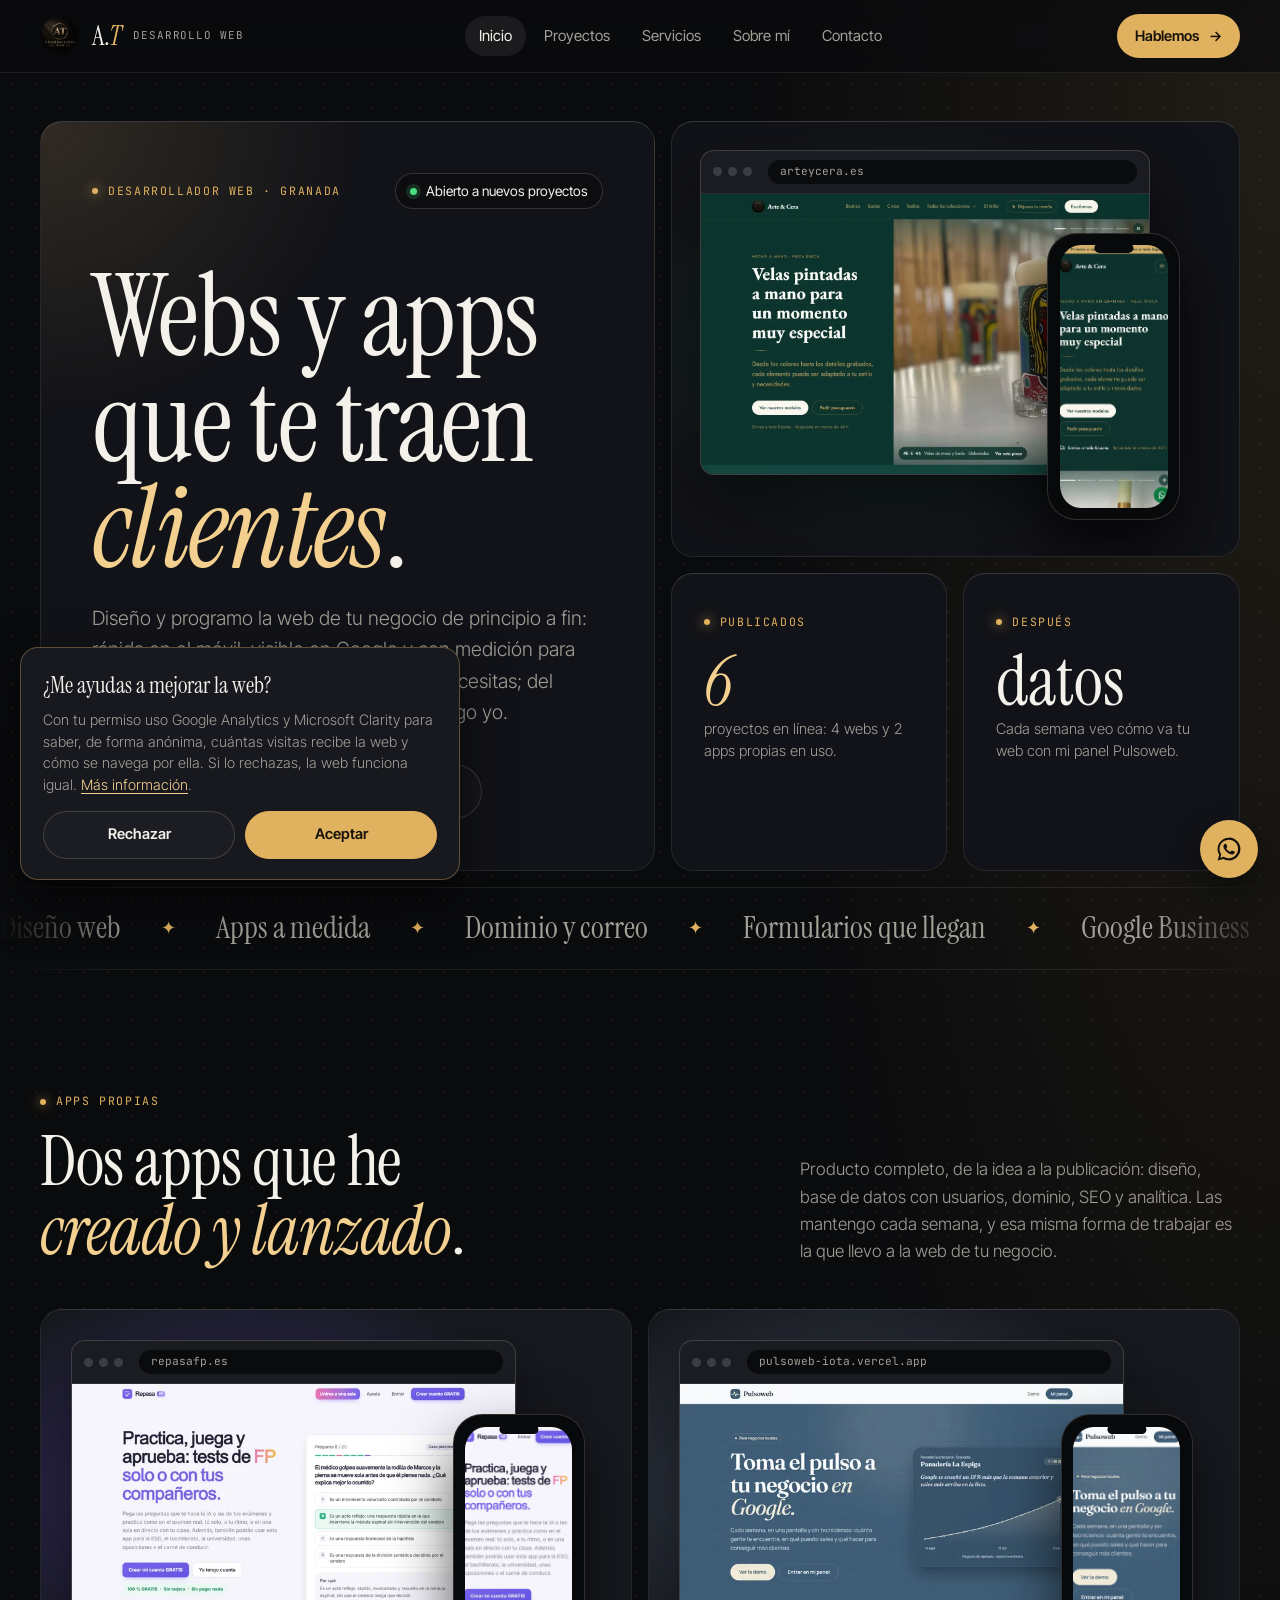
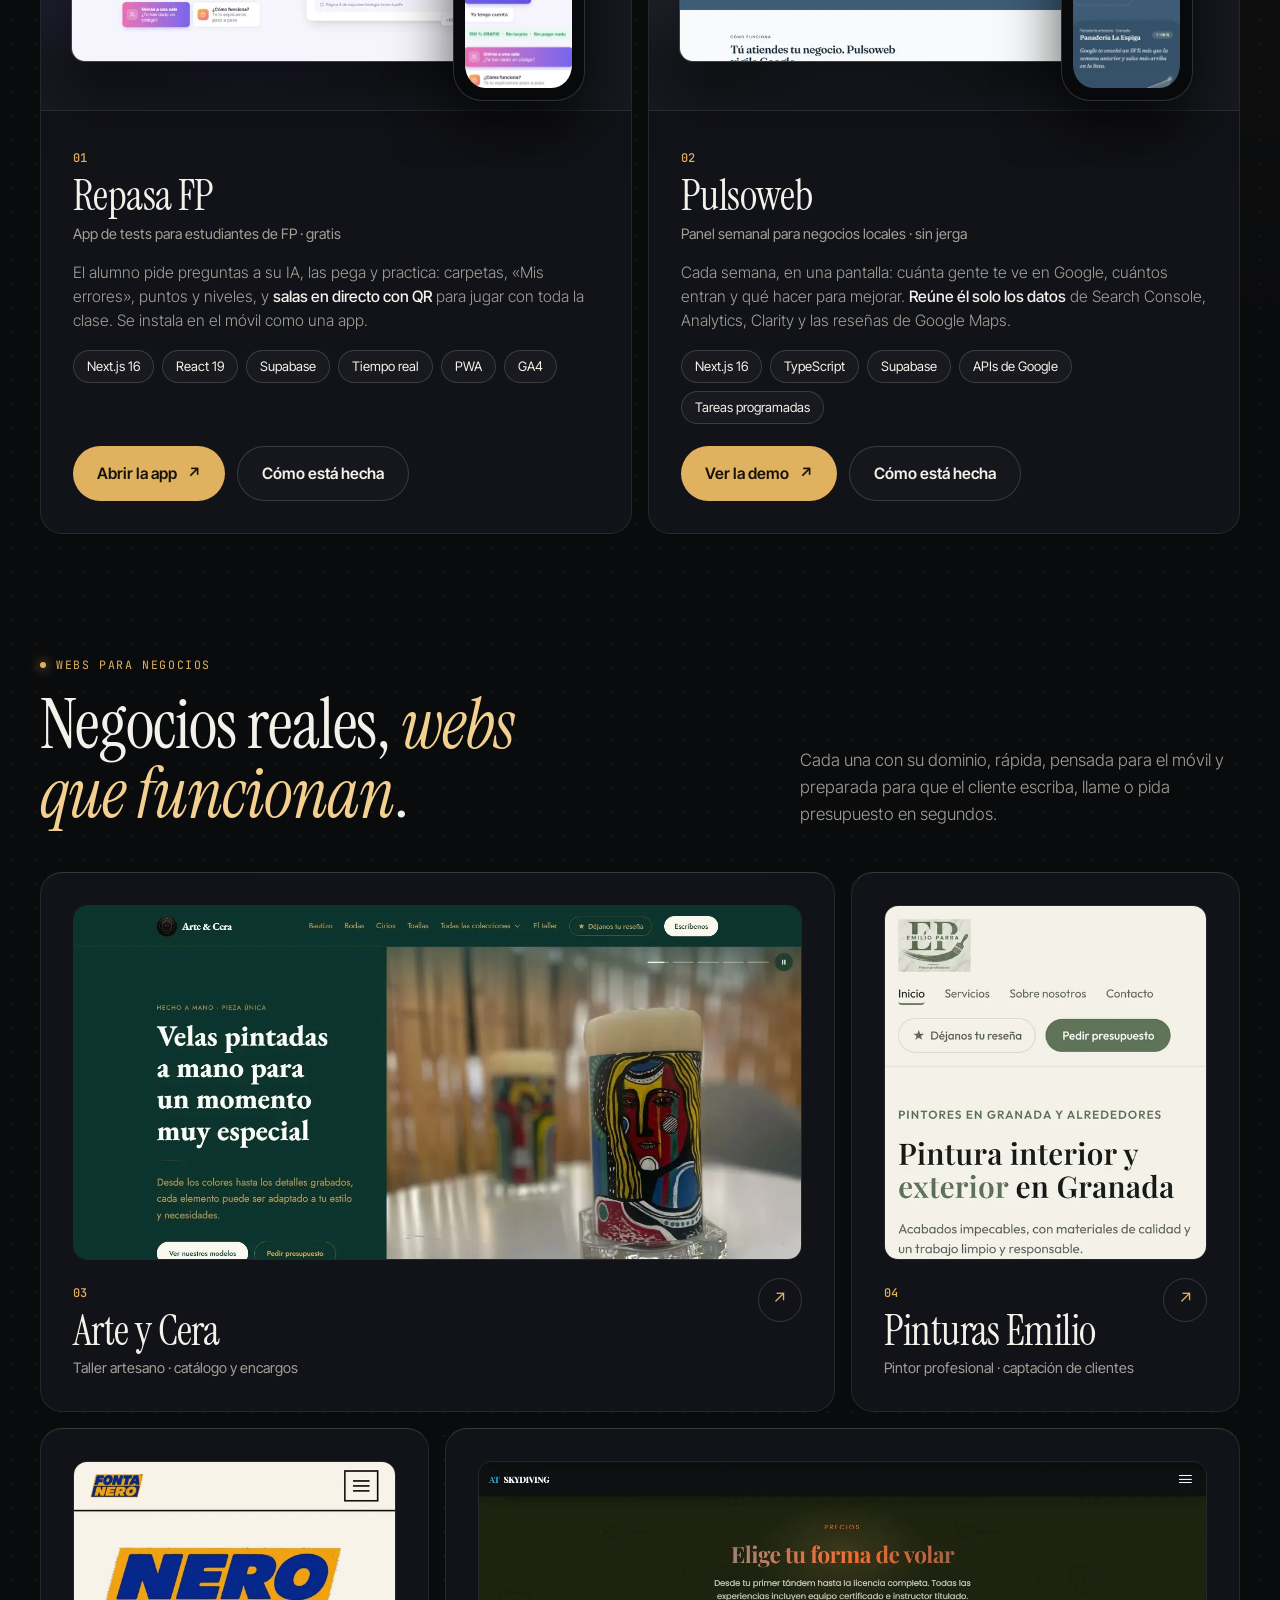
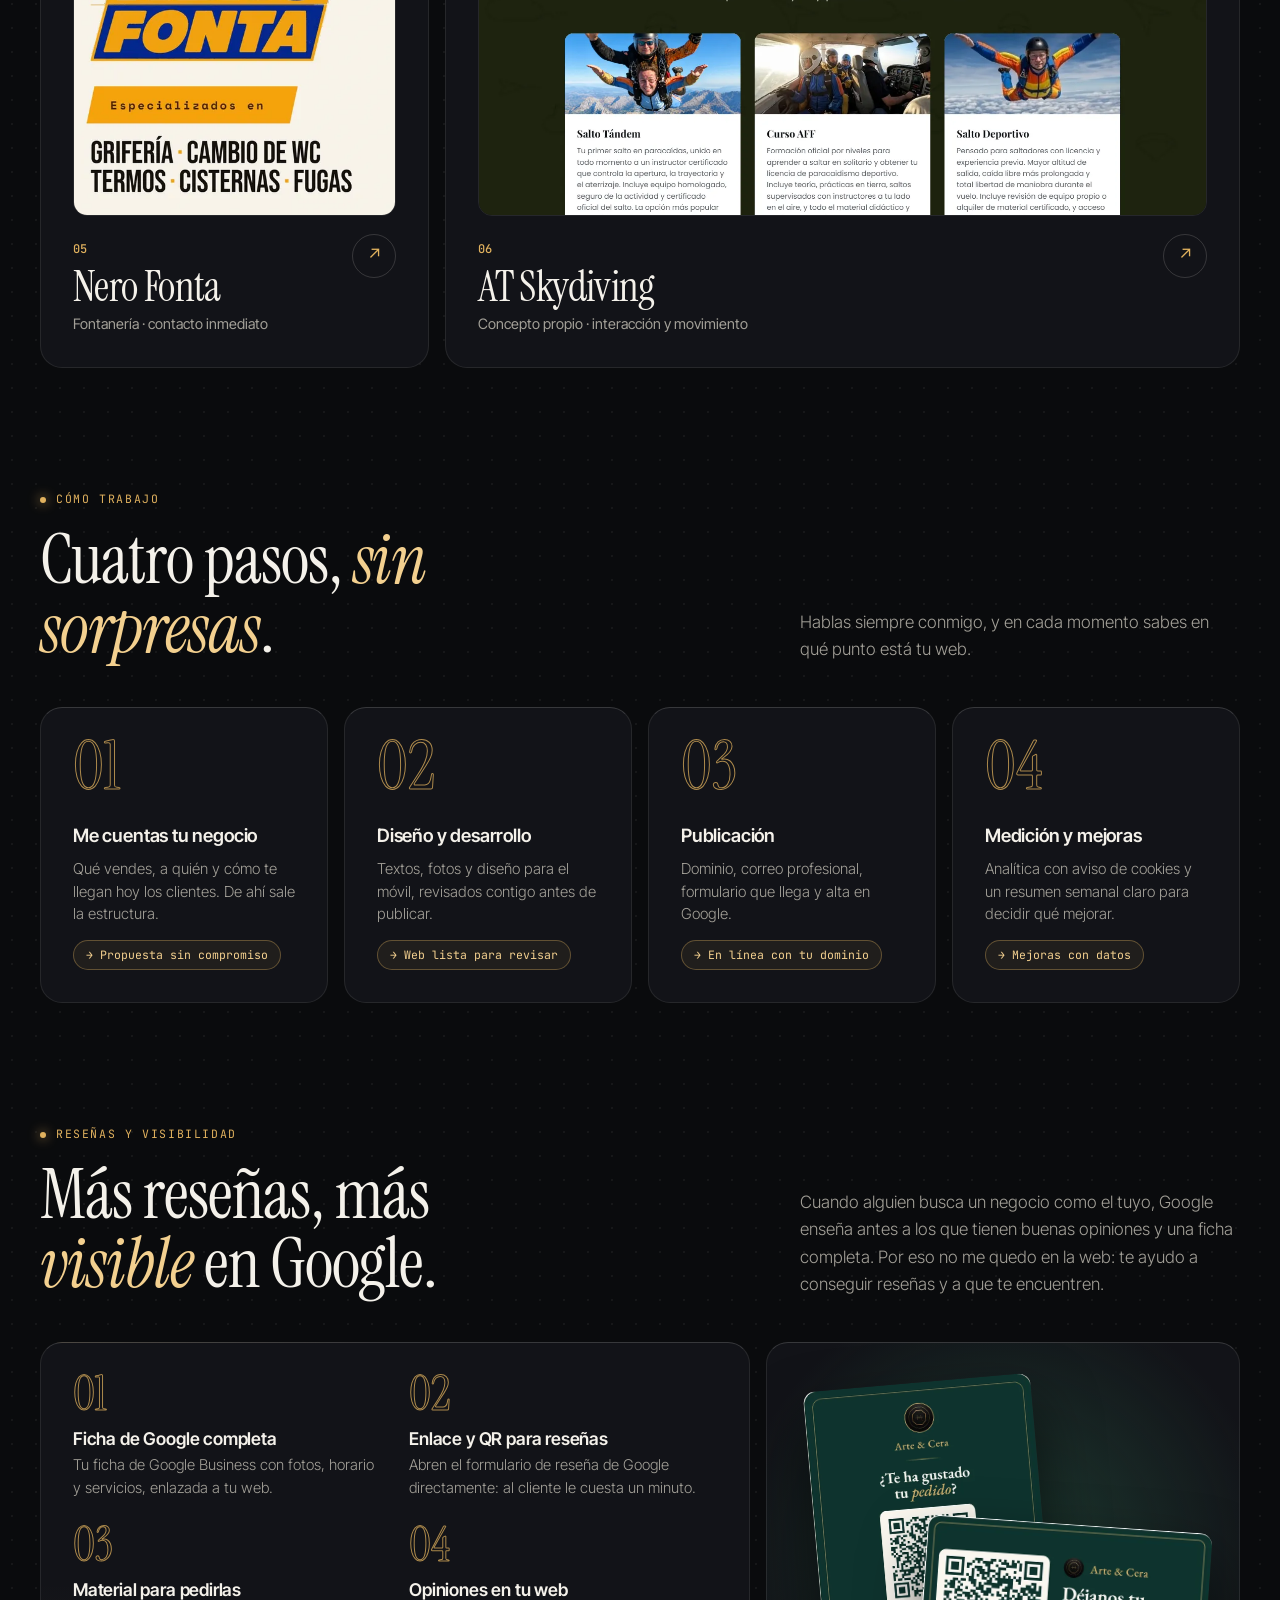
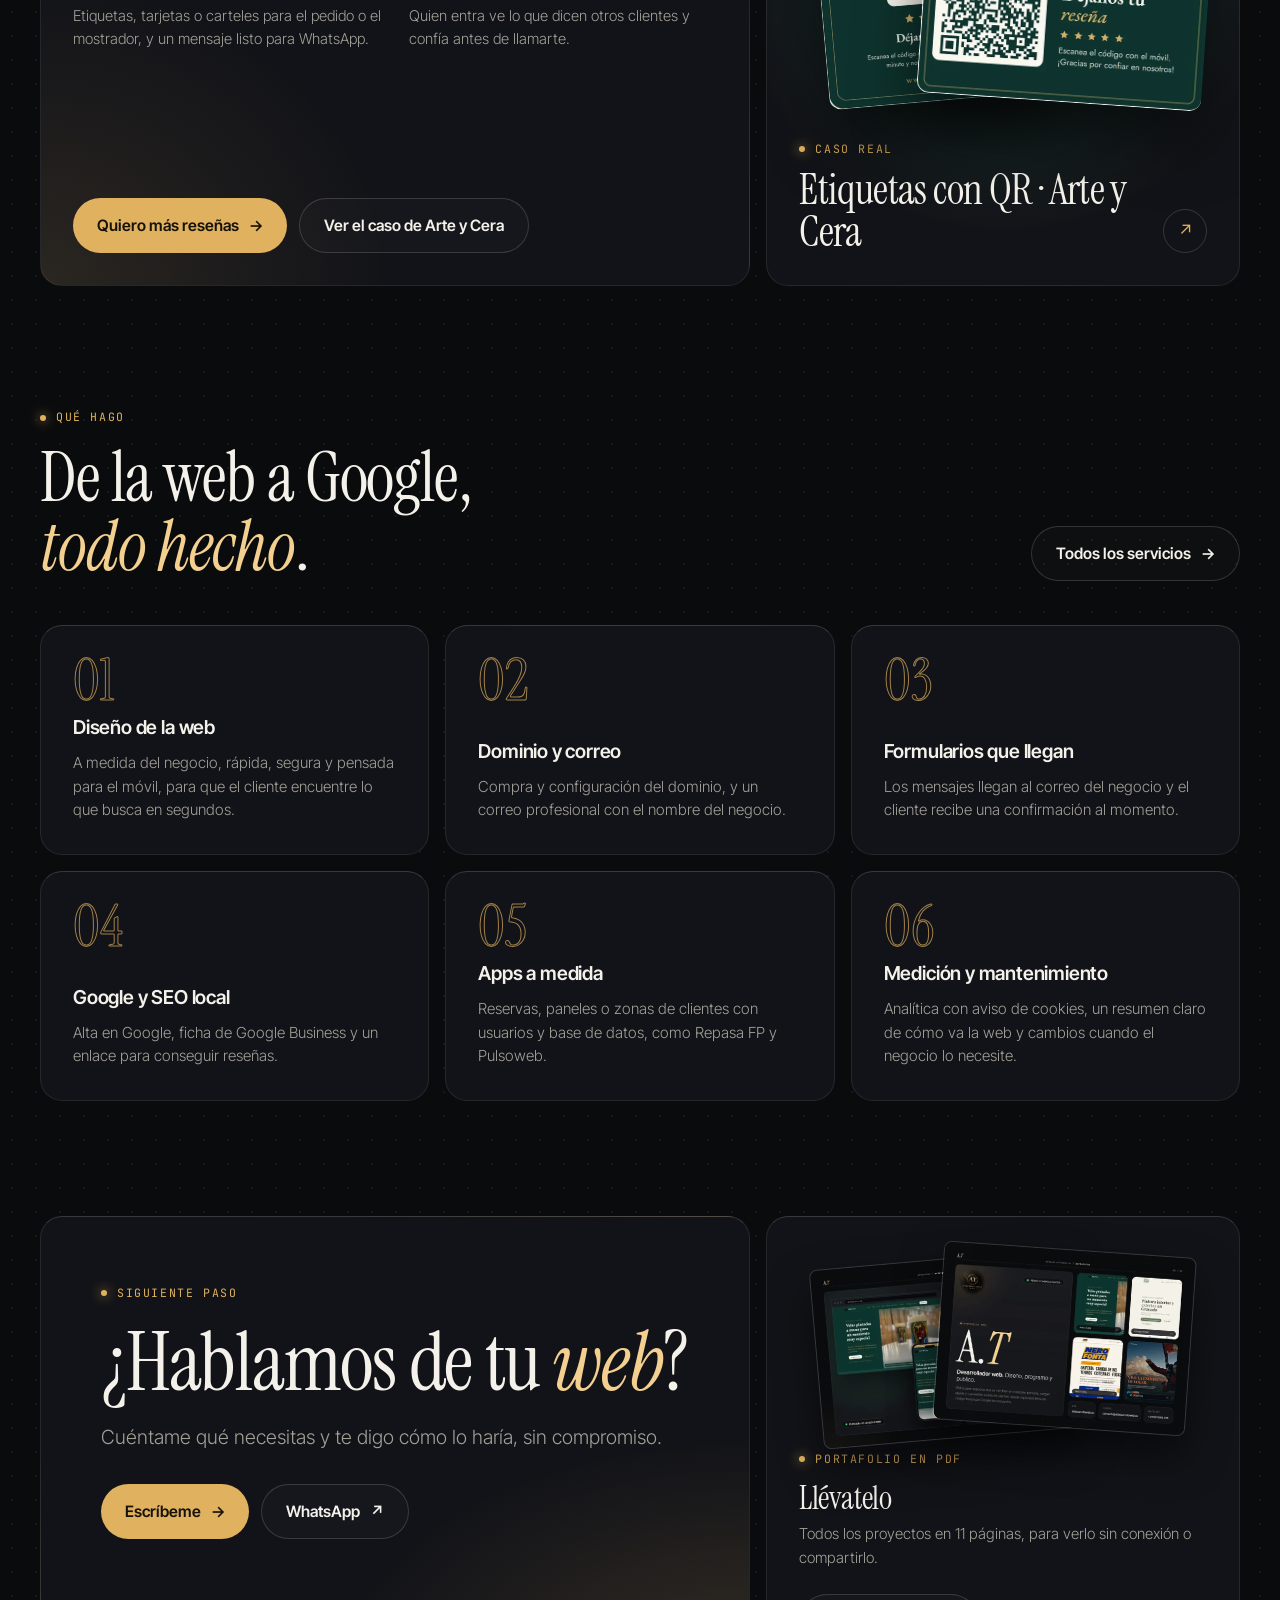
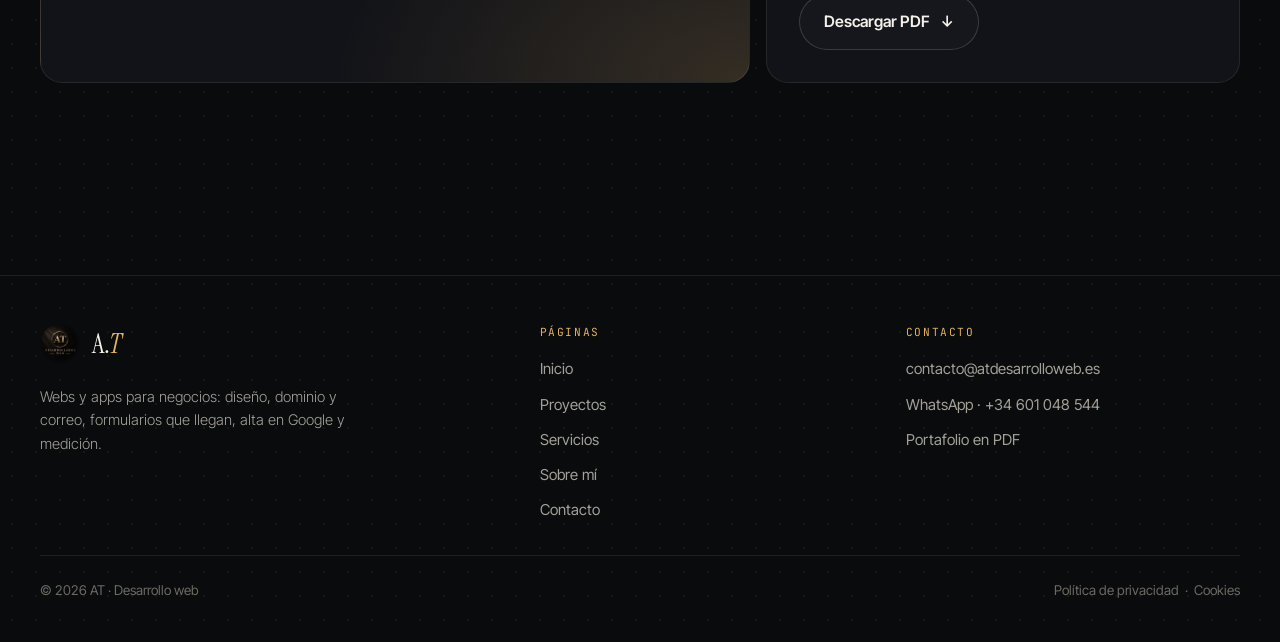
==== commit f9adf719: "feat: portafolio en PDF con Repasa FP y Pulsoweb (11 paginas) Co-Authored-By: Claude Opus 5.5 <norep" ====
--- a/index.html
+++ b/index.html
@@ -252,7 +252,7 @@
         <div>
           <span class="eti">Portafolio en PDF</span>
           <h3 style="margin-top:12px">Llévatelo</h3>
-          <p>Todos los proyectos en 9 páginas, para verlo sin conexión o compartirlo.</p>
+          <p>Todos los proyectos en 11 páginas, para verlo sin conexión o compartirlo.</p>
         </div>
         <span class="boton boton-borde" style="align-self:flex-start">Descargar PDF <span class="fl" aria-hidden="true">↓</span></span>
       </a>
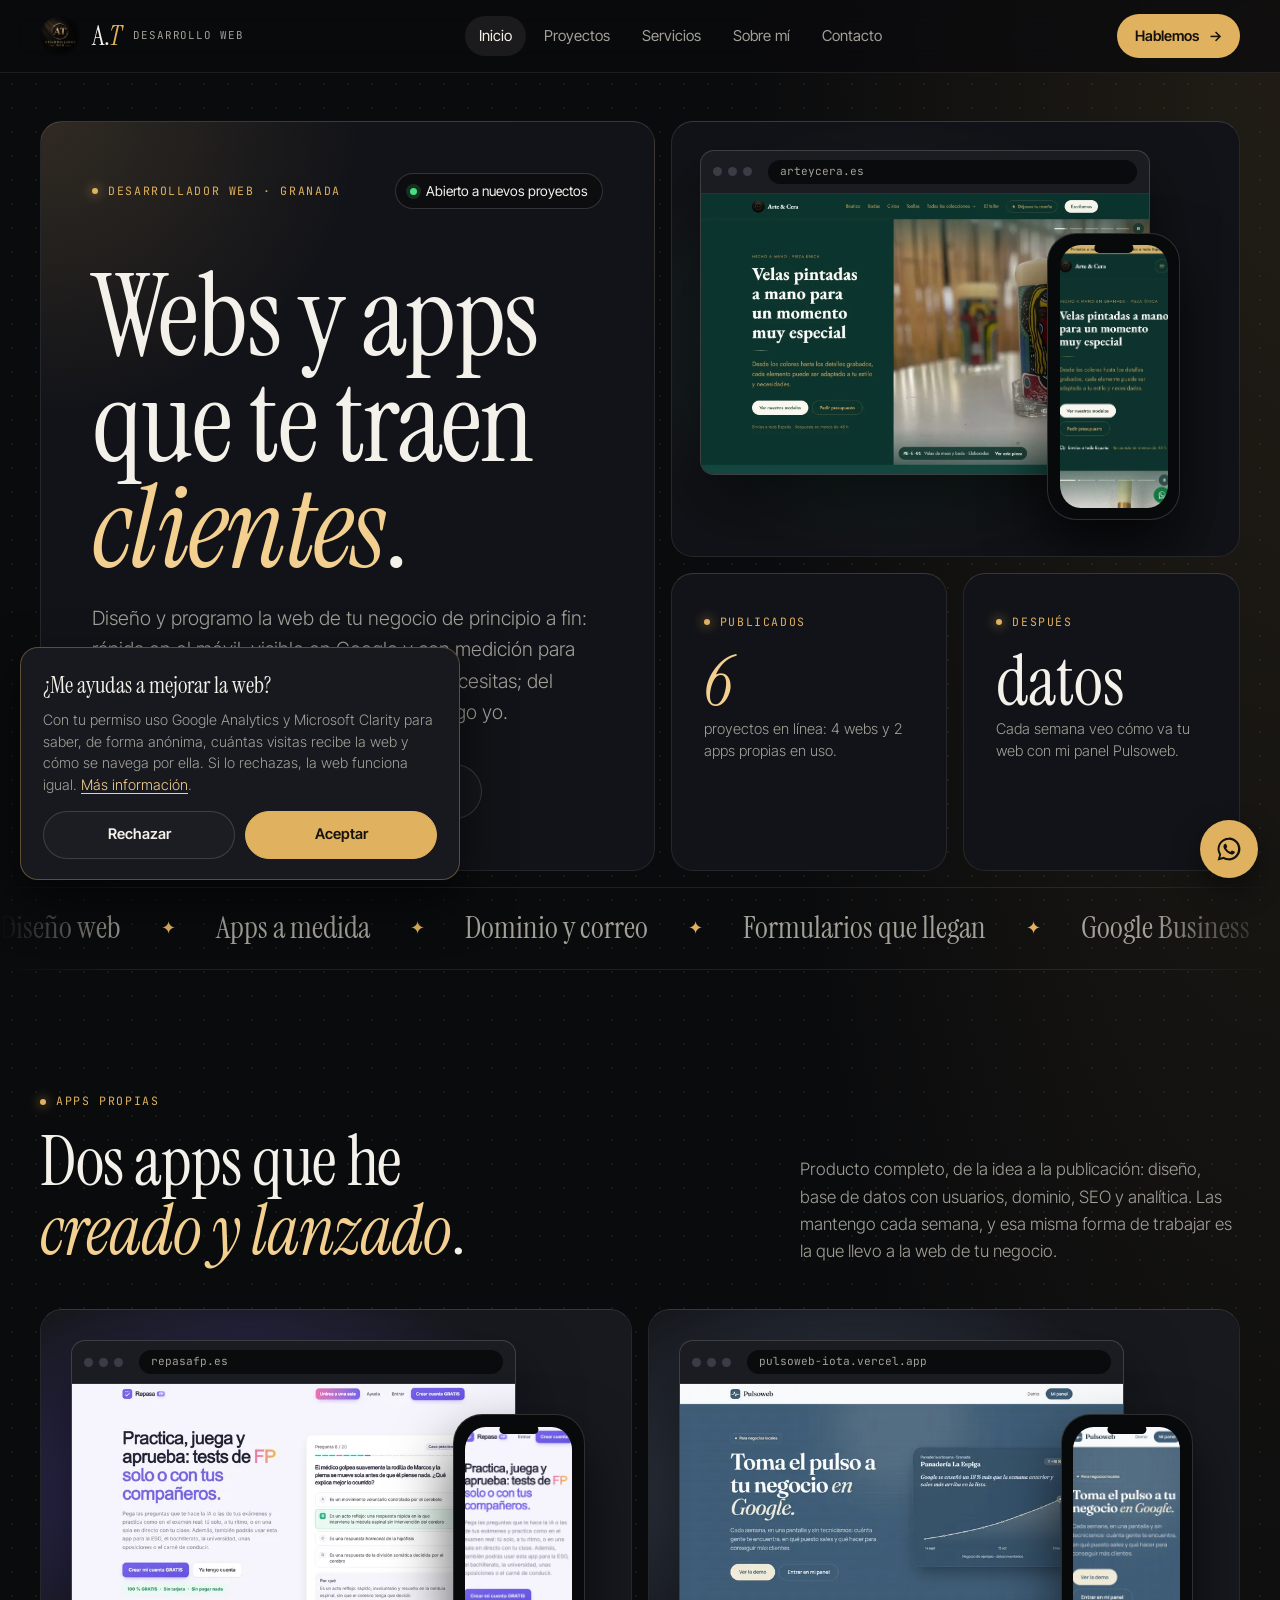
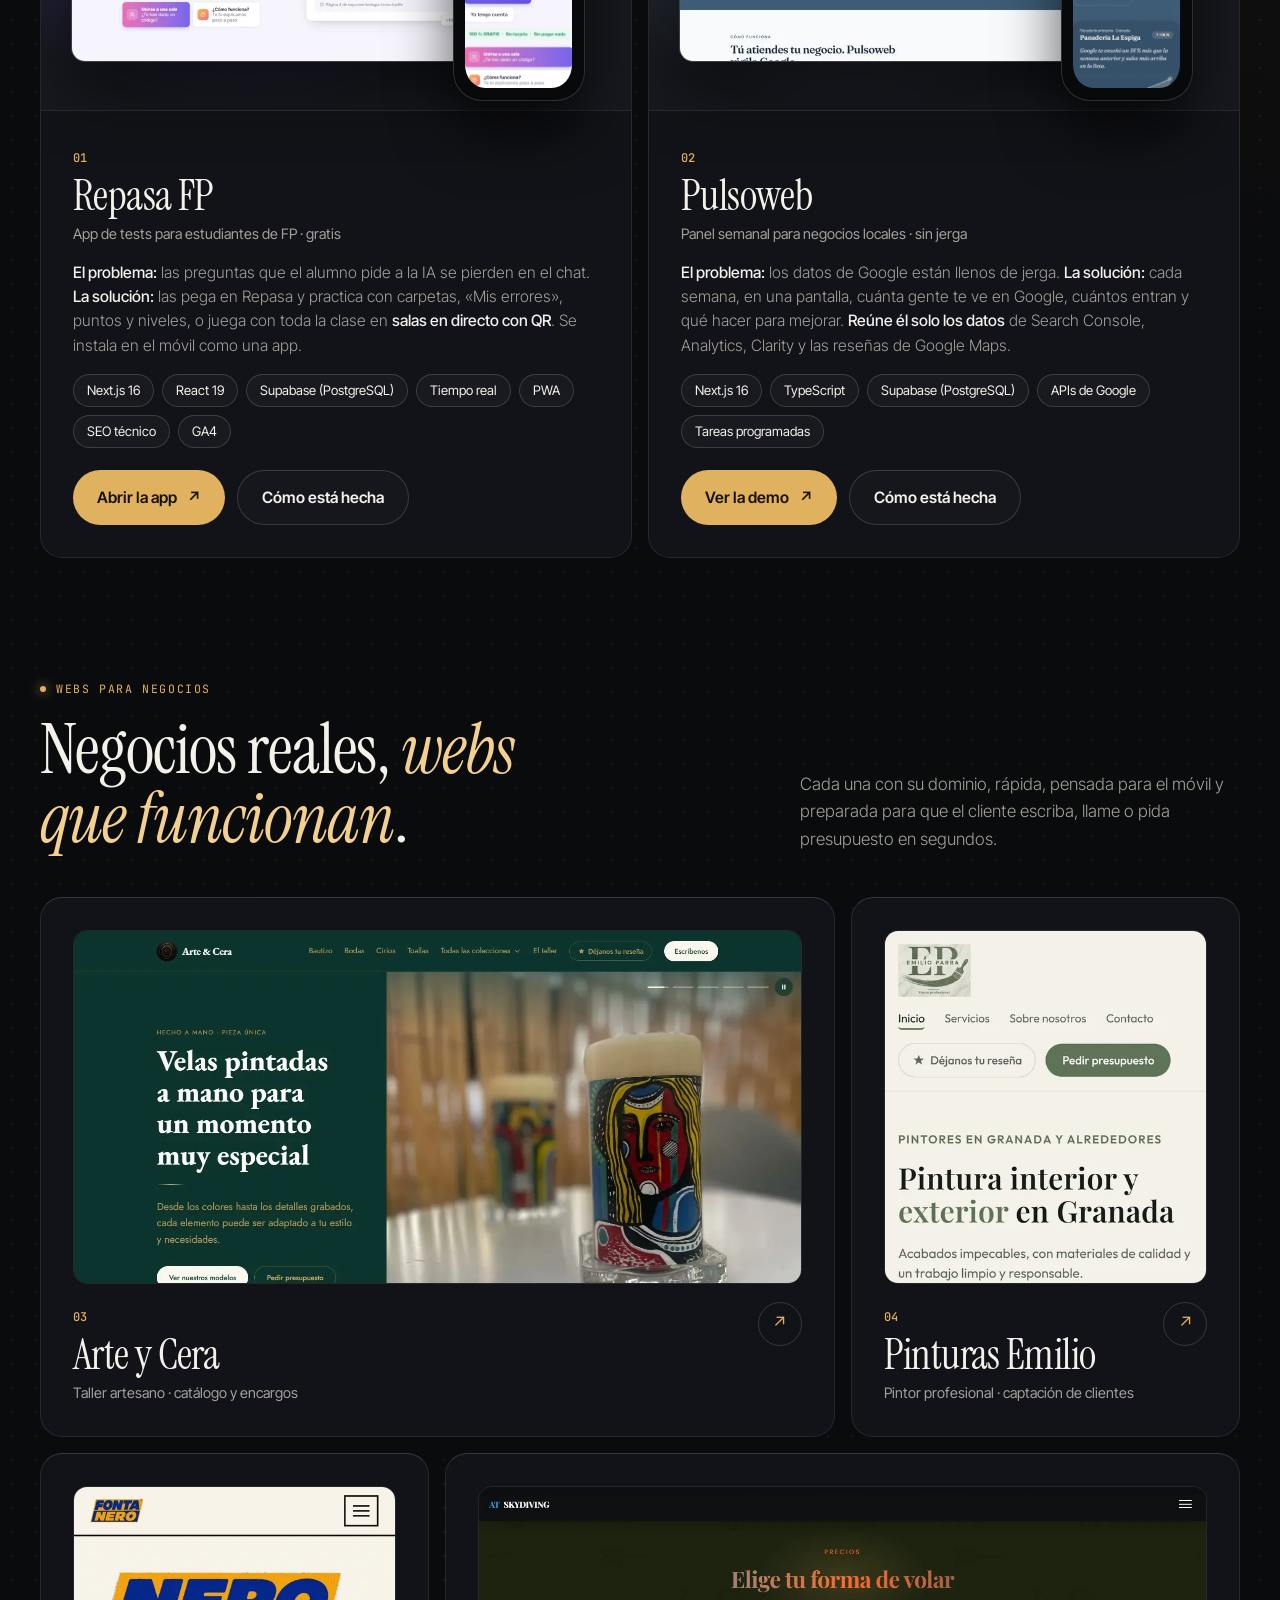
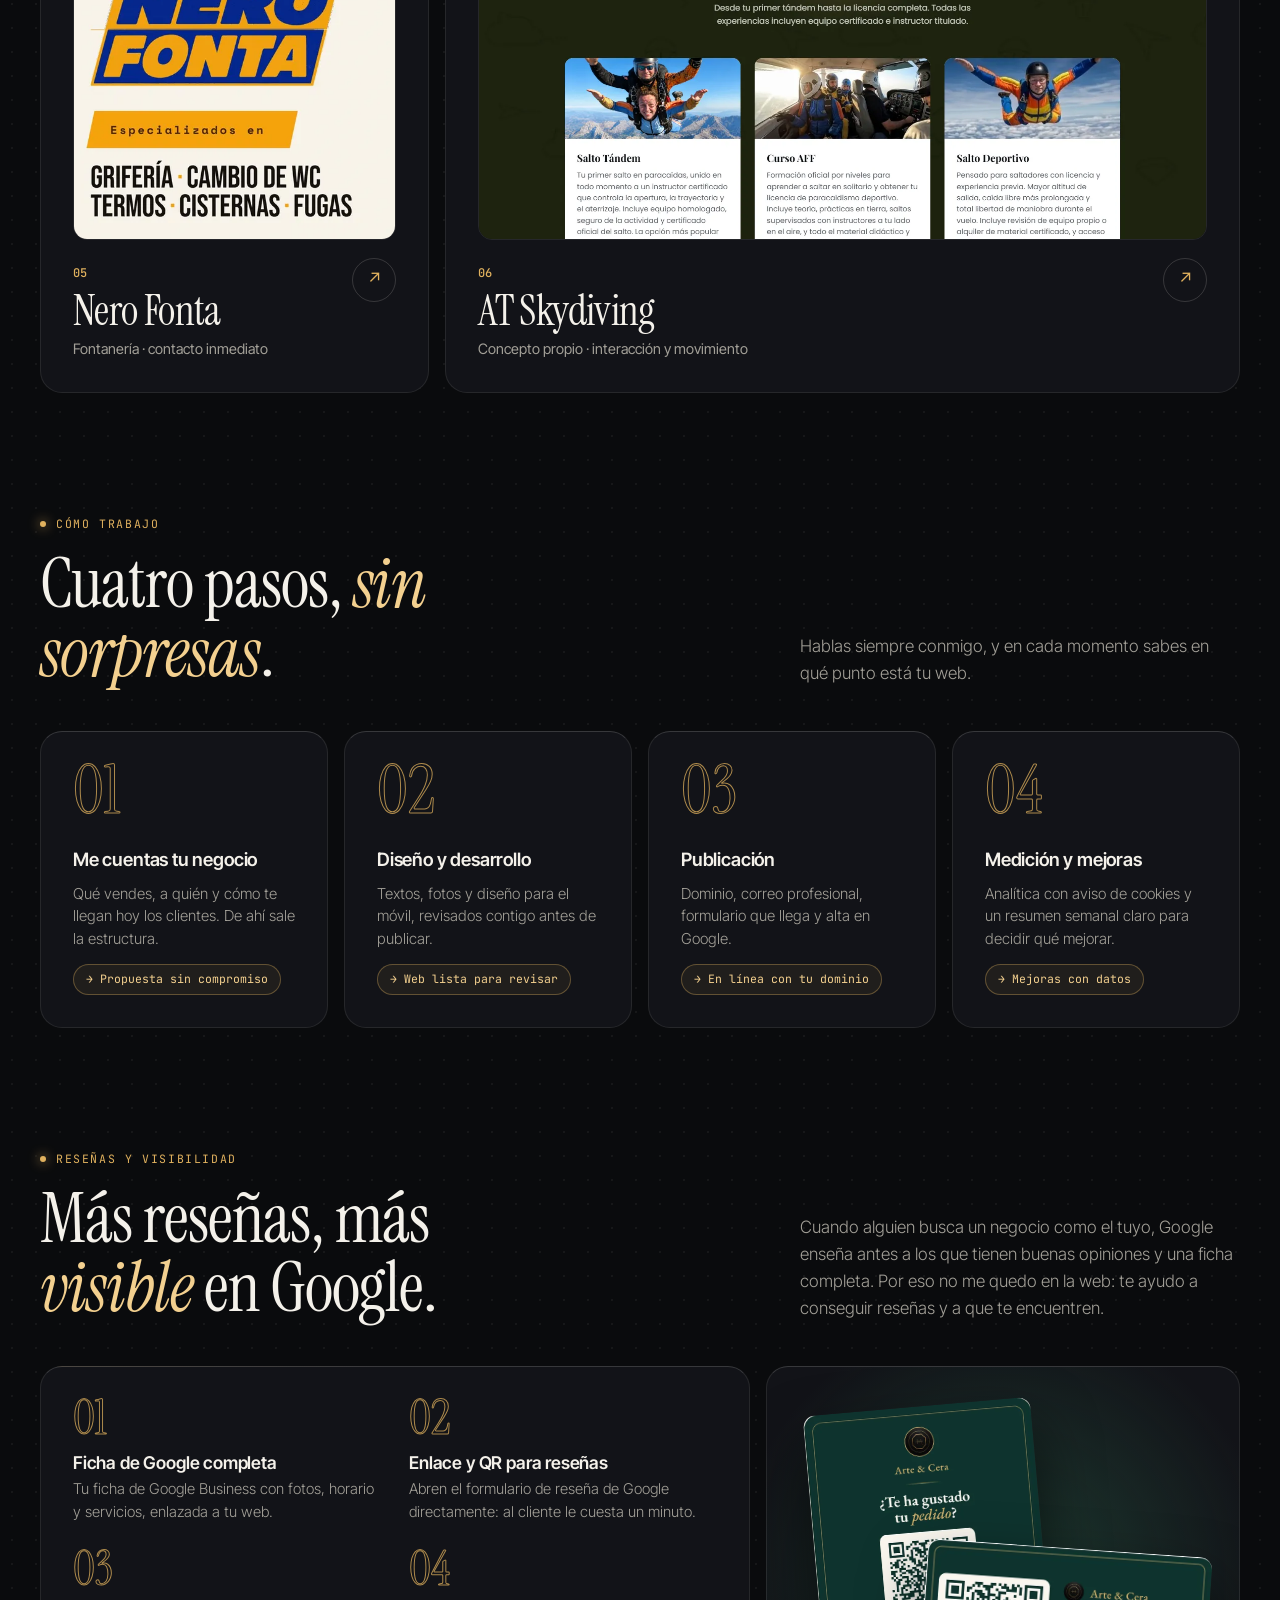
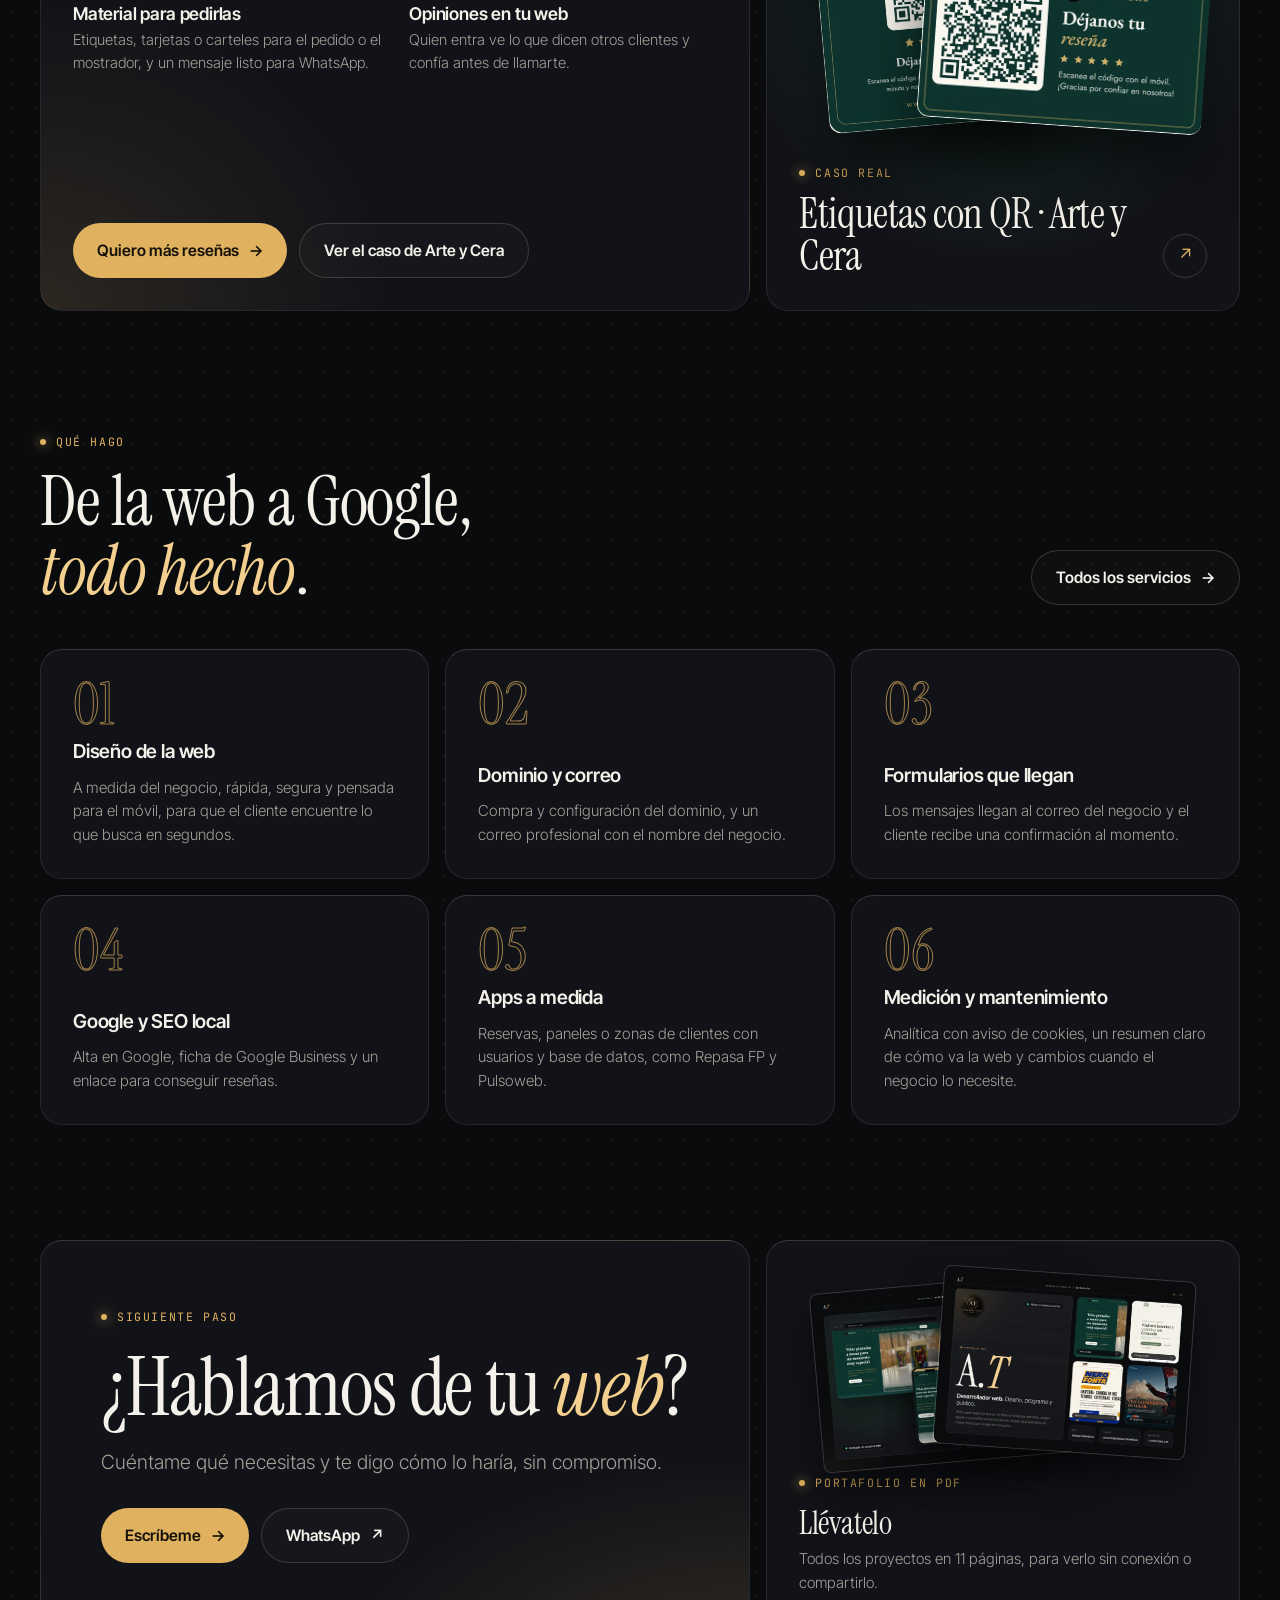
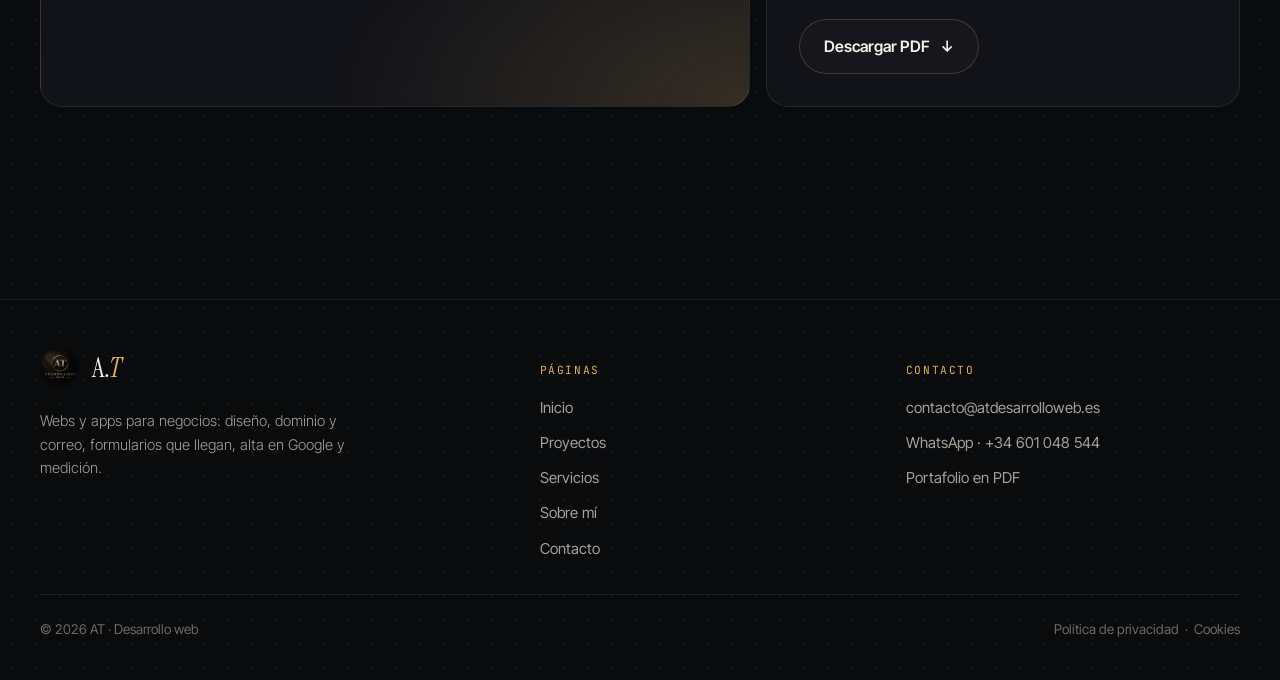
==== commit 60f9a35d: "fix: revision de textos, encabezados y metadatos; problema y tecnologias en las apps Co-Authored-By:" ====
--- a/index.html
+++ b/index.html
@@ -102,10 +102,10 @@
         </a>
         <div class="app-cuerpo">
           <div><span class="num"><b>01</b></span><h3>Repasa FP</h3><div class="tipo">App de tests para estudiantes de FP · gratis</div></div>
-          <p>El alumno pide preguntas a su IA, las pega y practica: carpetas, «Mis errores», puntos y niveles, y <strong>salas en directo con QR</strong> para jugar con toda la clase. Se instala en el móvil como una app.</p>
-          <div class="chips"><span>Next.js 16</span><span>React 19</span><span>Supabase</span><span>Tiempo real</span><span>PWA</span><span>GA4</span></div>
+          <p><strong>El problema:</strong> las preguntas que el alumno pide a la IA se pierden en el chat. <strong>La solución:</strong> las pega en Repasa y practica con carpetas, «Mis errores», puntos y niveles, o juega con toda la clase en <strong>salas en directo con QR</strong>. Se instala en el móvil como una app.</p>
+          <div class="chips"><span>Next.js 16</span><span>React 19</span><span>Supabase (PostgreSQL)</span><span>Tiempo real</span><span>PWA</span><span>SEO técnico</span><span>GA4</span></div>
           <div class="botones">
-            <a class="boton boton-oro" href="https://www.repasafp.es" target="_blank" rel="noopener">Abrir la app <span class="fl" aria-hidden="true">↗</span></a>
+            <a class="boton boton-oro" href="https://www.repasafp.es/" target="_blank" rel="noopener noreferrer">Abrir la app <span class="fl" aria-hidden="true">↗</span></a>
             <a class="boton boton-borde" href="/proyectos/#repasa-fp">Cómo está hecha</a>
           </div>
         </div>
@@ -119,8 +119,8 @@
         </a>
         <div class="app-cuerpo">
           <div><span class="num"><b>02</b></span><h3>Pulsoweb</h3><div class="tipo">Panel semanal para negocios locales · sin jerga</div></div>
-          <p>Cada semana, en una pantalla: cuánta gente te ve en Google, cuántos entran y qué hacer para mejorar. <strong>Reúne él solo los datos</strong> de Search Console, Analytics, Clarity y las reseñas de Google Maps.</p>
-          <div class="chips"><span>Next.js 16</span><span>TypeScript</span><span>Supabase</span><span>APIs de Google</span><span>Tareas programadas</span></div>
+          <p><strong>El problema:</strong> los datos de Google están llenos de jerga. <strong>La solución:</strong> cada semana, en una pantalla, cuánta gente te ve en Google, cuántos entran y qué hacer para mejorar. <strong>Reúne él solo los datos</strong> de Search Console, Analytics, Clarity y las reseñas de Google Maps.</p>
+          <div class="chips"><span>Next.js 16</span><span>TypeScript</span><span>Supabase (PostgreSQL)</span><span>APIs de Google</span><span>Tareas programadas</span></div>
           <div class="botones">
             <a class="boton boton-oro" href="https://pulsoweb-iota.vercel.app/demo" target="_blank" rel="noopener">Ver la demo <span class="fl" aria-hidden="true">↗</span></a>
             <a class="boton boton-borde" href="/proyectos/#pulsoweb">Cómo está hecha</a>
@@ -267,7 +267,7 @@
       <p>Webs y apps para negocios: diseño, dominio y correo, formularios que llegan, alta en Google y medición.</p>
     </div>
     <div>
-      <h4>Páginas</h4>
+      <p class="pie-tit">Páginas</p>
       <ul>
         <li><a href="/">Inicio</a></li>
         <li><a href="/proyectos/">Proyectos</a></li>
@@ -277,7 +277,7 @@
       </ul>
     </div>
     <div>
-      <h4>Contacto</h4>
+      <p class="pie-tit">Contacto</p>
       <ul>
         <li><a href="mailto:contacto@atdesarrolloweb.es">contacto@atdesarrolloweb.es</a></li>
         <li><a data-wa href="https://wa.me/34601048544" target="_blank" rel="noopener">WhatsApp · +34 601 048 544</a></li>
--- a/assets/estilos.css
+++ b/assets/estilos.css
@@ -345,7 +345,7 @@
 .pie { border-top: 1px solid var(--line); margin-top: clamp(40px, 6vw, 80px); padding: 48px 0 40px; }
 .pie .contenedor { display: grid; grid-template-columns: 1.4fr 1fr 1fr; gap: 32px; }
 .pie p { font-size: .92rem; margin-top: 14px; max-width: 34ch; }
-.pie h4 { font-family: var(--mono); font-weight: 400; font-size: .7rem; letter-spacing: .14em; text-transform: uppercase; color: var(--gold); margin-bottom: 14px; }
+.pie h4, .pie .pie-tit { font-family: var(--mono); font-weight: 400; font-size: .7rem; letter-spacing: .14em; text-transform: uppercase; color: var(--gold); margin-bottom: 14px; }
 .pie ul { list-style: none; display: grid; gap: 8px; }
 .pie ul a { color: var(--mute); font-size: .94rem; transition: color .2s; }
 .pie ul a:hover { color: var(--txt); }
@@ -456,3 +456,4 @@
 .separador-casos { display: flex; flex-wrap: wrap; align-items: center; gap: 10px 20px; margin-top: clamp(40px, 6vw, 72px); margin-bottom: 8px; }
 .separador-casos p { font-size: .95rem; }
 .servicio p a { color: var(--gold2); text-decoration: underline; text-underline-offset: 3px; }
+.oculto { position: absolute; width: 1px; height: 1px; padding: 0; margin: -1px; overflow: hidden; clip: rect(0, 0, 0, 0); white-space: nowrap; border: 0; }
